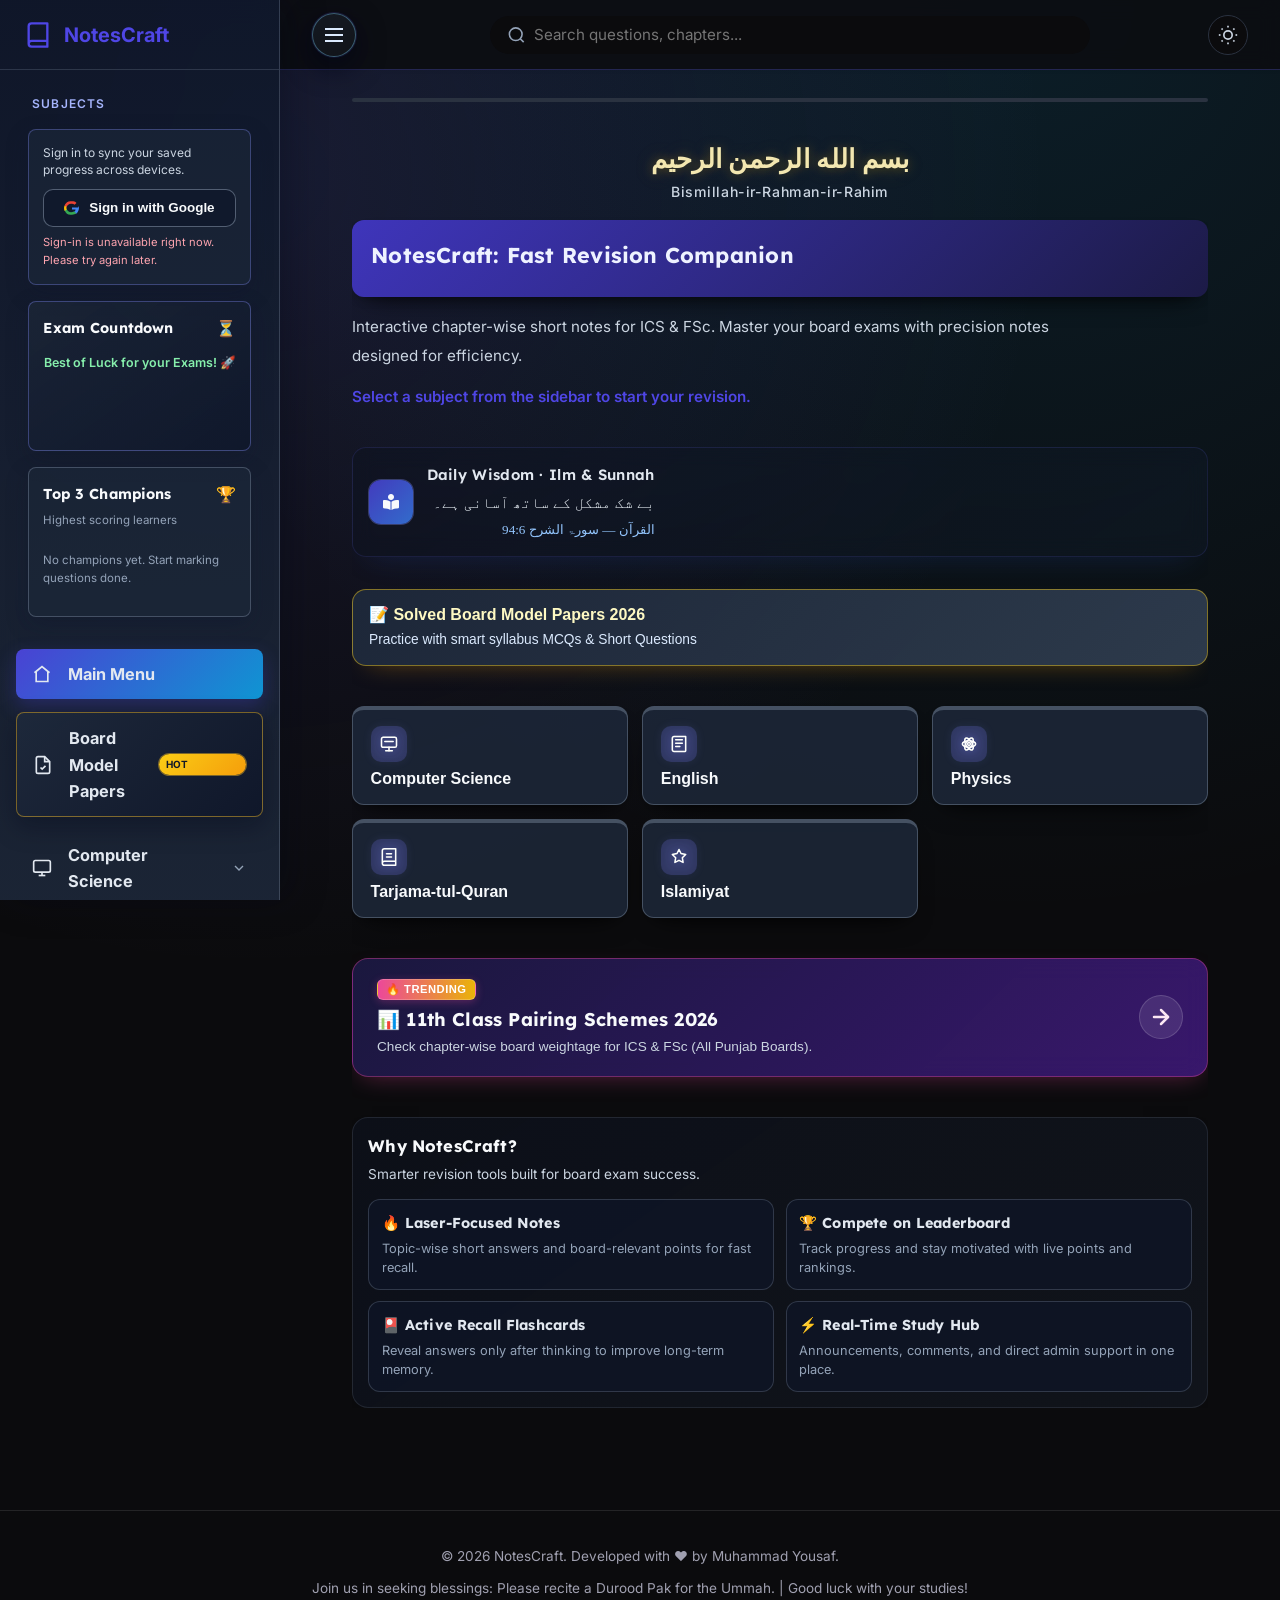
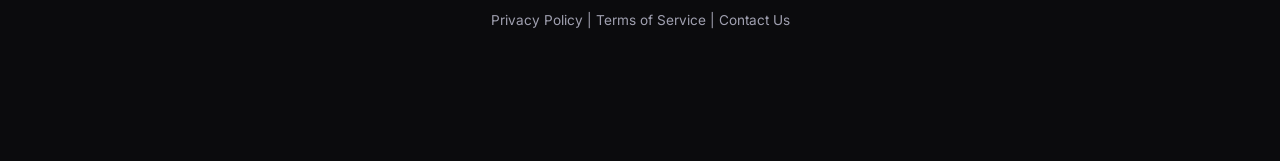
==== index.html @ b169b141 "faq schamee" ====
<!DOCTYPE html>
<html lang="en">
<head>
  <script>
    (function() {
      var redirect = sessionStorage.redirect;
      delete sessionStorage.redirect;
      if (redirect && redirect !== location.pathname + location.search + location.hash) {
        history.replaceState(null, null, redirect);
      }
    })();
  </script>
  <style>
    html, body { background-color: #0b0b0d !important; color: #ffffff; overflow-x: hidden; }
    .profile-setup-modal { position: fixed; inset: 0; z-index: 1200; display: flex; align-items: center; justify-content: center; padding: 1rem; }
    .profile-setup-modal.hidden { display: none !important; }
    .profile-setup-backdrop { position: absolute; inset: 0; background: rgba(2, 6, 23, 0.72); backdrop-filter: blur(4px); }
    .profile-setup-dialog { position: relative; width: min(420px, 100%); border-radius: 14px; border: 1px solid rgba(129, 140, 248, 0.45); background: linear-gradient(145deg, rgba(15, 23, 42, 0.96), rgba(30, 41, 59, 0.94)); box-shadow: 0 18px 44px rgba(2, 6, 23, 0.45); padding: 1rem; color: #e2e8f0; }
    .profile-setup-title { margin: 0; font-size: 1rem; color: #f8fafc; }
    .profile-setup-subtitle { margin: 0.45rem 0 0.8rem; font-size: 0.82rem; color: #94a3b8; line-height: 1.4; }
    .profile-setup-label { display: block; margin: 0 0 0.38rem; font-size: 0.74rem; color: #cbd5e1; }
    .profile-setup-input { width: 100%; border: 1px solid rgba(148, 163, 184, 0.5); background: rgba(15, 23, 42, 0.72); color: #f8fafc; border-radius: 10px; padding: 0.65rem 0.72rem; font-size: 0.9rem; outline: none; }
    .profile-setup-input:focus { border-color: rgba(129, 140, 248, 0.75); box-shadow: 0 0 0 3px rgba(79, 70, 229, 0.2); }
    .profile-setup-error { min-height: 1rem; margin: 0.45rem 0 0; font-size: 0.72rem; color: #fda4af; }
    .profile-setup-save-btn { margin-top: 0.5rem; width: 100%; border: 1px solid rgba(129, 140, 248, 0.62); background: linear-gradient(135deg, rgba(79, 70, 229, 0.95), rgba(14, 165, 233, 0.88)); color: #ffffff; border-radius: 10px; padding: 0.62rem 0.8rem; font-size: 0.84rem; font-weight: 700; cursor: pointer; }
    .profile-setup-save-btn:disabled { opacity: 0.72; cursor: wait; }
    .leaderboard-remove-btn { margin-left: 0.45rem; width: 26px; height: 26px; border-radius: 8px; border: 1px solid rgba(251, 113, 133, 0.5); background: rgba(127, 29, 29, 0.28); color: #fecdd3; display: inline-flex; align-items: center; justify-content: center; cursor: pointer; font-size: 0.74rem; line-height: 1; flex-shrink: 0; }
    .leaderboard-remove-btn:hover { background: rgba(225, 29, 72, 0.26); border-color: rgba(253, 164, 175, 0.74); color: #ffe4e6; }
  </style>
  <script>
    (function () {
      var theme = 'dark';
      try {
        var storedTheme = localStorage.getItem('notescraft_theme');
        if (storedTheme === 'light' || storedTheme === 'dark') {
          theme = storedTheme;
        }
      } catch (error) {
        theme = 'dark';
      }

      if (theme === 'dark') {
        document.documentElement.classList.add('dark-mode');
      }

      document.documentElement.style.backgroundColor = '#0b0b0d';
    })();
  </script>
    <meta charset="UTF-8">
    <meta name="viewport" content="width=device-width, initial-scale=1.0">
  <meta name="description" content="11th Class Notes PDF Punjab Board 2026. Master your ICS and FSc board exams with NotesCraft. Get interactive chapter-wise short questions, active recall flashcards, and solved model papers.">
    <title>11th Class Notes PDF Punjab Board 2026 - NotesCraft</title>
  <!-- Sitemap reference: add <link rel="sitemap" type="application/xml" title="Sitemap" href="/sitemap.xml"> after generating sitemap.xml -->
  <meta name="mobile-web-app-capable" content="yes">
  <meta name="apple-mobile-web-app-capable" content="yes">
  <meta name="google-site-verification" content="qbvB3X9vJ6pPZDRXFQGFl6vn7ba2-uv8J-O7Yxjx8NU" />
  <meta name="theme-color" content="#0b0b0d">
  <meta http-equiv="Cache-Control" content="no-cache, no-store, must-revalidate">
  <meta http-equiv="Pragma" content="no-cache">
  <meta http-equiv="Expires" content="0">
  <link rel="icon" href="/favicon.ico" type="image/x-icon">
  <link rel="apple-touch-icon" sizes="180x180" href="/apple-touch-icon.png">
  <link rel="icon" type="image/png" sizes="32x32" href="/favicon-32x32.png">
  <link rel="icon" type="image/png" sizes="16x16" href="/favicon-16x16.png">
  <link rel="manifest" href="/site.webmanifest">
  <link rel="manifest" href="/manifest.json">
  <link rel="preconnect" href="https://fonts.googleapis.com">
  <link rel="preconnect" href="https://fonts.gstatic.com" crossorigin>
  <link rel="preconnect" href="https://cdn.jsdelivr.net" crossorigin>
  <script>
    (function () {
      try {
        if (localStorage.getItem('notescraft_splash_seen') === '1') {
          document.documentElement.classList.add('returning-visitor');
        }
      } catch (error) {
        /* no-op */
      }
    })();
  </script>
  <script>
    window.MathJax = {
      tex: {
        inlineMath: [['$', '$'], ['\\(', '\\)']],
        displayMath: [['$$', '$$'], ['\\[', '\\]']]
      },
      svg: { fontCache: 'global' }
    };
  </script>
  <script src="https://polyfill.io/v3/polyfill.min.js?features=es6"></script>
  <script id="MathJax-script" async src="https://cdn.jsdelivr.net/npm/mathjax@3/es5/tex-mml-chtml.js"></script>
  <script src="https://cdnjs.cloudflare.com/ajax/libs/html2pdf.js/0.10.1/html2pdf.bundle.min.js" integrity="sha512-GsLlZN/3F2ErC5ifS5QtgpiJtWd43JWSuIgh7mbzZ8zBps+dvLusV+eNQATqgA/HdeKFVgA5v3S/cIrLF7QnIg==" crossorigin="anonymous" referrerpolicy="no-referrer"></script>
    <!-- Preload Critical Assets -->
    <link rel="preload" href="/style.css?v=1.0.31" as="style">
    <link rel="preload" href="https://fonts.googleapis.com/css2?family=Inter:wght@400;500;600;700&family=Lexend:wght@500;600;700&family=Poppins:wght@300;400;500;600;700&display=swap" as="style">
    <!-- Premium Tech Fonts -->
    <link href="https://fonts.googleapis.com/css2?family=Inter:wght@400;500;600;700&family=Lexend:wght@500;600;700&family=Poppins:wght@300;400;500;600;700&display=swap" rel="stylesheet">
    <link rel="stylesheet" href="https://cdnjs.cloudflare.com/ajax/libs/font-awesome/6.5.2/css/all.min.css" media="print" onload="this.media='all'">
    <noscript><link rel="stylesheet" href="https://cdnjs.cloudflare.com/ajax/libs/font-awesome/6.5.2/css/all.min.css"></noscript>
  <link rel="stylesheet" href="/style.css?v=1.0.31">
</head>
<body class="dark-mode" style="background-color: #0b0b0d; color: #ffffff;">

<div id="firstVisitSplash" class="first-visit-splash" aria-hidden="true">
  <div class="splash-content">
    <div class="splash-logo-wrap">
      <svg width="32" height="32" viewBox="0 0 24 24" fill="none" stroke="currentColor" stroke-width="2" stroke-linecap="round" stroke-linejoin="round" aria-hidden="true">
        <path d="M4 19.5v-15A2.5 2.5 0 0 1 6.5 2H20v20H6.5a2.5 2.5 0 0 1 0-5H20"></path>
      </svg>
      <h1 class="splash-title">NotesCraft</h1>
    </div>
    <p id="splashTypingText" class="splash-subtext">Welcome to NotesCraft — Your Board Exam Success Starts Here.</p>
    <p class="splash-credit">Developed by Muhammad Yousaf.</p>
  </div>
</div>

<div class="dashboard-container">

    <!-- ========================================== -->
    <!-- GLASSMORPHISM SIDEBAR (LEFT)               -->
    <!-- ========================================== -->
    <aside class="sidebar" id="sidebar">
        <div class="sidebar-header">
            <!-- Logo Area -->
            <div class="logo">
                <svg width="28" height="28" viewBox="0 0 24 24" fill="none" stroke="currentColor" stroke-width="2" stroke-linecap="round" stroke-linejoin="round">
                    <path d="M4 19.5v-15A2.5 2.5 0 0 1 6.5 2H20v20H6.5a2.5 2.5 0 0 1 0-5H20"/>
                </svg>
                <span>NotesCraft</span>
            </div>
            <!-- Mobile Close Button -->
            <button class="close-sidebar-btn" id="closeSidebar" aria-label="Close Sidebar">&times;</button>
        </div>

        <nav class="sidebar-nav">
            <p class="nav-title">SUBJECTS</p>

          <section class="auth-optin-card" aria-label="Account access">
            <p class="auth-incentive" id="login-incentive">Sign in to sync your saved progress across devices.</p>
            <button class="auth-google-btn" id="googleSignInBtn" type="button" aria-label="Sign in with Google">
              <svg width="16" height="16" viewBox="0 0 24 24" fill="none" aria-hidden="true">
                <path d="M21.35 11.1H12v2.98h5.36c-.23 1.52-1.14 2.8-2.43 3.66v2.43h3.93c2.3-2.11 3.63-5.22 3.63-8.92 0-.74-.07-1.45-.2-2.15Z" fill="#4285F4"></path>
                <path d="M12 22c2.7 0 4.97-.9 6.63-2.43l-3.93-2.43c-1.09.73-2.49 1.16-4.03 1.16-3.1 0-5.72-2.09-6.66-4.9H.94v2.5A9.99 9.99 0 0 0 12 22Z" fill="#34A853"></path>
                <path d="M4.01 13.4A6 6 0 0 1 3.64 12c0-.49.08-.97.22-1.4V8.1H.94A9.98 9.98 0 0 0 0 12c0 1.6.38 3.1 1.06 4.4l2.95-2.3Z" fill="#FBBC05"></path>
                <path d="M12 5.7c1.47 0 2.8.51 3.84 1.5l2.88-2.88C16.96 2.7 14.7 2 12 2A9.99 9.99 0 0 0 .94 8.1l2.93 2.5c.94-2.81 3.56-4.9 6.66-4.9Z" fill="#EA4335"></path>
              </svg>
              <span>Sign in with Google</span>
            </button>
            <div class="auth-user-state hidden" id="authUserState" aria-live="polite">
              <img id="authUserAvatar" class="auth-user-avatar" src="" alt="User avatar">
              <div class="auth-user-meta">
                <p class="auth-user-label">Signed in as</p>
                <p id="authUserName" class="auth-user-name">User</p>
              </div>
              <button class="auth-logout-btn" id="logoutBtn" type="button">Logout</button>
            </div>
            <p class="auth-status-text" id="authStatusText" aria-live="polite"></p>
          </section>

          <section class="exam-countdown-card" id="exam-countdown" aria-label="Exam Countdown Timer">
            <div class="exam-countdown-header">
              <h3 class="exam-countdown-title">Exam Countdown</h3>
              <span class="exam-countdown-icon" aria-hidden="true">⏳</span>
            </div>
            <div class="exam-countdown-grid" id="examCountdownGrid" aria-live="polite">
              <div class="exam-countdown-segment">
                <span class="exam-countdown-value" id="examDays">00</span>
                <span class="exam-countdown-label">d</span>
              </div>
              <div class="exam-countdown-segment">
                <span class="exam-countdown-value" id="examHours">00</span>
                <span class="exam-countdown-label">h</span>
              </div>
              <div class="exam-countdown-segment">
                <span class="exam-countdown-value" id="examMinutes">00</span>
                <span class="exam-countdown-label">m</span>
              </div>
              <div class="exam-countdown-segment">
                <span class="exam-countdown-value" id="examSeconds">00</span>
                <span class="exam-countdown-label">s</span>
              </div>
            </div>
            <p class="exam-countdown-message hidden" id="examCountdownMessage"></p>
          </section>

          <section class="leaderboard-card" aria-label="Top 3 Champions">
            <div class="leaderboard-card-header">
              <h3 class="leaderboard-card-title">Top 3 Champions</h3>
              <span class="leaderboard-card-icon" aria-hidden="true">🏆</span>
            </div>
            <p class="leaderboard-card-subtitle">Highest scoring learners</p>
            <ul id="leaderboardTopThree" class="leaderboard-list" aria-live="polite"></ul>
            <p id="leaderboardEmptyState" class="leaderboard-empty">No champions yet. Start marking questions done.</p>
          </section>

          <section id="adminAnnouncementPanel" class="admin-announcement-panel hidden" aria-label="Admin announcement controls">
            <p class="admin-announcement-title">Admin Broadcast</p>
            <textarea id="adminAnnouncementInput" class="admin-announcement-input" rows="2" maxlength="240" placeholder="Write global announcement..."></textarea>
            <div class="admin-announcement-actions">
              <button id="adminAnnouncementSaveBtn" class="admin-announcement-save" type="button">Update Announcement</button>
              <button id="adminAnnouncementDeleteBtn" class="admin-announcement-delete" type="button">Delete Announcement</button>
            </div>
            <p id="adminAnnouncementStatus" class="admin-announcement-status" aria-live="polite"></p>
          </section>

          <section class="sidebar-messaging-card" aria-label="Private messaging">
            <button id="messageAdminBtn" class="sidebar-message-btn hidden" type="button">💬 Message Admin</button>
            <button id="adminInboxBtn" class="sidebar-message-btn hidden" type="button">Inbox 📩</button>
          </section>

          <div class="nav-item sidebar-home-item">
            <a href="#" class="nav-link sidebar-home-link" id="sidebarHomeLink">
              <svg width="20" height="20" viewBox="0 0 24 24" fill="none" stroke="currentColor" stroke-width="2"><path d="M3 10.5 12 3l9 7.5"></path><path d="M5 9.5V21h14V9.5"></path></svg>
              <span>Main Menu</span>
            </a>
          </div>

          <div class="nav-item sidebar-modelpapers-item">
            <a href="#" class="nav-link sidebar-modelpapers-link" onclick="openModelPapers(); return false;">
              <svg width="20" height="20" viewBox="0 0 24 24" fill="none" stroke="currentColor" stroke-width="2"><path d="M14 2H6a2 2 0 0 0-2 2v16a2 2 0 0 0 2 2h12a2 2 0 0 0 2-2V8z"></path><path d="M14 2v6h6"></path><path d="m9 15 2 2 4-4"></path></svg>
              <span>Board Model Papers</span>
              <span class="sidebar-new-badge">HOT</span>
            </a>
          </div>

            <!-- Accordion Item: Computer Science -->
            <div class="nav-item has-dropdown">
              <a href="#" class="nav-link subject-link" data-subject="Computer Science">
                <svg width="20" height="20" viewBox="0 0 24 24" fill="none" stroke="currentColor" stroke-width="2"><rect x="2" y="3" width="20" height="14" rx="2" ry="2"></rect><line x1="8" y1="21" x2="16" y2="21"></line><line x1="12" y1="17" x2="12" y2="21"></line></svg>
                <span>Computer Science</span>
                <svg class="nav-chevron" width="16" height="16" viewBox="0 0 24 24" fill="none" stroke="currentColor" stroke-width="2"><polyline points="6 9 12 15 18 9"></polyline></svg>
              </a>
              <div class="dropdown-menu">
                <a href="#" class="dropdown-link">Chapter 1</a>
                <a href="#" class="dropdown-link">Chapter 2</a>
                <a href="#" class="dropdown-link">Chapter 3</a>
                <a href="#" class="dropdown-link">Chapter 4</a>
                <a href="#" class="dropdown-link">Chapter 5</a>
                <a href="#" class="dropdown-link">Chapter 6</a>
                <a href="#" class="dropdown-link">Chapter 7</a>
                <a href="#" class="dropdown-link">Chapter 8</a>
                <a href="#" class="dropdown-link">Chapter 9</a>
              </div>
            </div>

            <div class="nav-item has-dropdown">
              <a href="#" class="nav-link subject-link" data-subject="English">
                <svg width="20" height="20" viewBox="0 0 24 24" fill="none" stroke="currentColor" stroke-width="2"><path d="M4 19.5v-15A2.5 2.5 0 0 1 6.5 2H20v20H6.5a2.5 2.5 0 0 1 0-5H20"></path></svg>
                <span>English</span>
                <svg class="nav-chevron" width="16" height="16" viewBox="0 0 24 24" fill="none" stroke="currentColor" stroke-width="2"><polyline points="6 9 12 15 18 9"></polyline></svg>
              </a>
              <div class="dropdown-menu">
                <a href="#" class="dropdown-link">Chapter 1</a>
                <a href="#" class="dropdown-link">Chapter 2</a>
                <a href="#" class="dropdown-link">Chapter 3</a>
                <a href="#" class="dropdown-link">Chapter 5</a>
                <a href="#" class="dropdown-link">Chapter 6</a>
                <a href="#" class="dropdown-link">Chapter 8</a>
                <a href="#" class="dropdown-link">Chapter 10</a>
                <a href="#" class="dropdown-link">Chapter 11</a>
                <a href="#" class="dropdown-link">Chapter 13</a>
                <a href="#" class="dropdown-link">Chapter 14</a>
              </div>
            </div>

            <div class="nav-item has-dropdown">
              <a href="#" class="nav-link subject-link" data-subject="Physics">
                <svg width="20" height="20" viewBox="0 0 24 24" fill="none" stroke="currentColor" stroke-width="2"><circle cx="12" cy="12" r="10"></circle><path d="M12 2a14.5 14.5 0 0 0 0 20 14.5 14.5 0 0 0 0-20"></path><path d="M2 12h20"></path></svg>
                <span>Physics</span>
                <svg class="nav-chevron" width="16" height="16" viewBox="0 0 24 24" fill="none" stroke="currentColor" stroke-width="2"><polyline points="6 9 12 15 18 9"></polyline></svg>
              </a>
              <div class="dropdown-menu">
                <a href="#" class="dropdown-link">Chapter 1</a>
                <a href="#" class="dropdown-link">Chapter 2</a>
                <a href="#" class="dropdown-link">Chapter 3</a>
                <a href="#" class="dropdown-link">Chapter 4</a>
                <a href="#" class="dropdown-link">Chapter 5</a>
                <a href="#" class="dropdown-link">Chapter 6</a>
                <a href="#" class="dropdown-link">Chapter 7</a>
                <a href="#" class="dropdown-link">Chapter 8</a>
                <a href="#" class="dropdown-link">Chapter 9</a>
                <a href="#" class="dropdown-link">Chapter 10</a>
                <a href="#" class="dropdown-link">Chapter 11</a>
                <a href="#" class="dropdown-link">Chapter 12</a>
              </div>
            </div>

            <div class="nav-item has-dropdown">
              <a href="#" class="nav-link subject-link" data-subject="Islamiyat">
                <svg width="20" height="20" viewBox="0 0 24 24" fill="none" stroke="currentColor" stroke-width="2"><path d="M12 2v20"></path><path d="M17 5H9.5a3.5 3.5 0 0 0 0 7h5a3.5 3.5 0 0 1 0 7H6"></path></svg>
                <span>Islamiyat</span>
                <svg class="nav-chevron" width="16" height="16" viewBox="0 0 24 24" fill="none" stroke="currentColor" stroke-width="2"><polyline points="6 9 12 15 18 9"></polyline></svg>
              </a>
              <div class="dropdown-menu">
                <a href="#" class="dropdown-link">باب اول: قرآن مجید و حدیث نبوی ﷺ — (الف) علوم القرآن</a>
                <a href="#" class="dropdown-link">باب اول: قرآن مجید و حدیث نبوی ﷺ — (ب) علوم الحدیث</a>
                <a href="#" class="dropdown-link">باب دوم: ایمانیات و عبادات — (الف) توحید کے دلائل اور تقاضے</a>
                <a href="#" class="dropdown-link">باب دوم: ایمانیات و عبادات — (ب) رسالتِ محمدی ﷺ کی خصوصیات</a>
                <a href="#" class="dropdown-link">باب دوم: ایمانیات و عبادات — (ج) ملائکہ پر ایمان</a>
                <a href="#" class="dropdown-link">باب دوم: ایمانیات و عبادات — (د) کُتبِ سماویہ پر ایمان</a>
                <a href="#" class="dropdown-link">باب دوم: ایمانیات و عبادات — (ہ) آخرت پر ایمان</a>
                <a href="#" class="dropdown-link">باب دوم: ایمانیات و عبادات — (الف) فلسفۂ نماز</a>
                <a href="#" class="dropdown-link">باب دوم: ایمانیات و عبادات — (ب) فلسفۂ زکوٰۃ و صدقات</a>
                <a href="#" class="dropdown-link">باب دوم: ایمانیات و عبادات — (ج) فلسفۂ صوم</a>
                <a href="#" class="dropdown-link">باب دوم: ایمانیات و عبادات — (د) فلسفۂ حج و قربانی</a>
                <a href="#" class="dropdown-link">باب سوم: سیرتِ طیبہ ﷺ</a>
                <a href="#" class="dropdown-link">باب چہارم: اسلامی اخلاق و آداب</a>
                <a href="#" class="dropdown-link">باب پنجم: اسلامی تہذیب و ثقافت</a>
                <a href="#" class="dropdown-link">باب ششم: اسلام اور سماجی نظام</a>
                <a href="#" class="dropdown-link">باب ہفتم: اسلامی ریاست و ذمہ داریاں</a>
              </div>
            </div>

            <div class="nav-item has-dropdown">
              <a href="#" class="nav-link subject-link" data-subject="Tarjama-tul-Quran">
                <svg width="20" height="20" viewBox="0 0 24 24" fill="none" stroke="currentColor" stroke-width="2"><path d="M22 19a2 2 0 0 1-2 2H4a2 2 0 0 1-2-2V5a2 2 0 0 1 2-2h5l2 3h9a2 2 0 0 1 2 2z"></path></svg>
                <span>Tarjama-tul-Quran</span>
                <svg class="nav-chevron" width="16" height="16" viewBox="0 0 24 24" fill="none" stroke="currentColor" stroke-width="2"><polyline points="6 9 12 15 18 9"></polyline></svg>
              </a>
              <div class="dropdown-menu">
                <a href="#" class="dropdown-link">Chapter 1</a>
                <a href="#" class="dropdown-link">Chapter 2</a>
                <a href="#" class="dropdown-link">Chapter 3</a>
                <a href="#" class="dropdown-link">Chapter 4</a>
                <a href="#" class="dropdown-link">Chapter 5</a>
              </div>
            </div>
        </nav>
    </aside>

    <!-- ========================================== -->
    <!-- MAIN CONTENT AREA (RIGHT)                  -->
    <!-- ========================================== -->
    <div class="main-wrapper">

        <!-- Top Navbar -->
        <header class="topbar">
            <!-- Mobile Hamburger Menu Toggle -->
            <button class="menu-toggle-btn" id="openSidebar" aria-label="Open Sidebar">
                <svg width="24" height="24" viewBox="0 0 24 24" fill="none" stroke="currentColor" stroke-width="2"><line x1="3" y1="12" x2="21" y2="12"></line><line x1="3" y1="6" x2="21" y2="6"></line><line x1="3" y1="18" x2="21" y2="18"></line></svg>
            </button>

            <!-- Modern Search Bar -->
            <div class="search-container">
                <svg class="search-icon" width="20" height="20" viewBox="0 0 24 24" fill="none" stroke="currentColor" stroke-width="2"><circle cx="11" cy="11" r="8"></circle><line x1="21" y1="21" x2="16.65" y2="16.65"></line></svg>
                <input type="search" id="searchInput" placeholder="Search questions, chapters..." class="search-input">
            </div>

            <!-- Theme Toggle -->
            <div class="theme-toggle">
                <button class="theme-btn" id="themeToggleBtn" aria-label="Toggle Dark/Light Mode">
                    <svg width="20" height="20" viewBox="0 0 24 24" fill="none" stroke="currentColor" stroke-width="2"><path d="M21 12.79A9 9 0 1 1 11.21 3 7 7 0 0 0 21 12.79z"></path></svg>
                </button>
            </div>
        </header>

        <!-- Main Content Feed -->
        <main class="content-area">

            <!-- Scroll Progress Bar -->
            <div class="progress-container">
                <div class="progress-bar" id="progressBar"></div>
            </div>

            <button id="persistentBackBtn" class="persistent-back-btn hidden" type="button" aria-label="Back" title="Back">
              <svg width="20" height="20" viewBox="0 0 24 24" fill="none" stroke="currentColor" stroke-width="2.2" stroke-linecap="round" stroke-linejoin="round" aria-hidden="true">
                <line x1="19" y1="12" x2="5" y2="12"></line>
                <polyline points="12 19 5 12 12 5"></polyline>
              </svg>
            </button>

            <!-- Pairing Schemes View -->
            <section id="pairing-schemes-view" class="pairing-schemes-view hidden">
              <div class="pairing-header">
                <button id="pairingBackBtn" class="pairing-back-btn" type="button">
                  <svg width="18" height="18" viewBox="0 0 24 24" fill="none" stroke="currentColor" stroke-width="2" stroke-linecap="round" stroke-linejoin="round"><line x1="19" y1="12" x2="5" y2="12"></line><polyline points="12 19 5 12 12 5"></polyline></svg>
                  Back to Dashboard
                </button>
                <h2 class="pairing-title">📊 11th Class Pairing Schemes 2026</h2>
                <p class="pairing-subtitle">Official weightage & paper pattern for all Punjab Boards.</p>
              </div>

              <!-- Subject Selection Grid -->
              <div class="pairing-subject-grid" id="pairingSubjectGrid">
                <button class="pairing-subject-card" data-subject="Mathematics" type="button">Mathematics</button>
                <button class="pairing-subject-card" data-subject="Computer Science" type="button">Computer Science</button>
                <button class="pairing-subject-card" data-subject="Physics" type="button">Physics</button>
                <button class="pairing-subject-card" data-subject="Urdu" type="button">Urdu</button>
                <button class="pairing-subject-card" data-subject="English" type="button">English</button>
                <button class="pairing-subject-card" data-subject="Islamiyat" type="button">Islamiyat</button>
              </div>

              <div class="pairing-content" id="pairingSchemeContent">
                <!-- Data will be dynamically rendered here -->
              </div>
            </section>

            <!-- Subject Dashboard (Default Home View) -->
            <section id="subjectDashboardView" class="subject-dashboard-view">
              <div id="globalAnnouncementBanner" class="global-announcement-banner hidden" aria-live="polite">
                <span class="global-announcement-label">📣 Announcement</span>
                <p id="globalAnnouncementText" class="global-announcement-text"></p>
              </div>
              <div class="bismillah-banner" aria-label="Bismillah-ir-Rahman-ir-Rahim">
                <p class="bismillah-arabic" dir="rtl" lang="ar">بسم الله الرحمن الرحيم</p>
                <p class="bismillah-translit">Bismillah-ir-Rahman-ir-Rahim</p>
              </div>
              <div class="subject-hero-banner">
                <h2 id="welcomeMainHeading">NotesCraft: Fast Revision Companion</h2>
              </div>
              <div class="subject-dashboard-header welcome-copy">
                <p id="welcomeIntroText">Interactive chapter-wise short notes for ICS &amp; FSc. Master your board exams with precision notes designed for efficiency.</p>
                <p id="welcomeCtaText" class="welcome-cta">Select a subject from the sidebar to start your revision.</p>
              </div>
              <section class="daily-wisdom" aria-live="polite">
                <div class="daily-wisdom-icon" aria-hidden="true">
                  <i class="fa-solid fa-book-open-reader"></i>
                </div>
                <div class="daily-wisdom-content">
                  <h2>Daily Wisdom · Ilm &amp; Sunnah</h2>
                  <p id="dailyWisdomQuote" lang="ur" dir="rtl">اے میرے رب! میرے علم میں اضافہ فرما۔</p>
                  <p id="dailyWisdomSource" lang="ur" dir="rtl">القرآن — سورۃ طٰہٰ 20:114</p>
                </div>
              </section>

              <button class="model-papers-cta" type="button" onclick="openModelPapers()" aria-label="Open Board Model Papers">
                <span class="model-papers-cta-title">📝 Solved Board Model Papers 2026</span>
                <span class="model-papers-cta-subtitle">Practice with smart syllabus MCQs &amp; Short Questions</span>
              </button>

              <div class="subject-grid" id="subjectGrid">
                <button class="subject-card subject-card-computer" data-subject="Computer Science" type="button">
                  <span class="subject-icon" aria-hidden="true">
                    <svg width="22" height="22" viewBox="0 0 24 24" fill="none" stroke="currentColor" stroke-width="1.8" stroke-linecap="round" stroke-linejoin="round"><rect x="3" y="4" width="18" height="12" rx="2"></rect><path d="M8 20h8"></path><path d="M12 16v4"></path><path d="M7 9h10"></path></svg>
                  </span>
                  <span class="subject-name">Computer Science</span>
                </button>
                <button class="subject-card subject-card-english" data-subject="English" type="button">
                  <span class="subject-icon" aria-hidden="true">
                    <svg width="22" height="22" viewBox="0 0 24 24" fill="none" stroke="currentColor" stroke-width="1.8" stroke-linecap="round" stroke-linejoin="round"><path d="M4 5a2 2 0 0 1 2-2h14v17a1 1 0 0 1-1 1H6a2 2 0 0 1-2-2V5z"></path><path d="M8 7h8"></path><path d="M8 11h8"></path><path d="M8 15h5"></path></svg>
                  </span>
                  <span class="subject-name">English</span>
                </button>
                <button class="subject-card subject-card-physics" data-subject="Physics" type="button">
                  <span class="subject-icon" aria-hidden="true">
                    <svg width="22" height="22" viewBox="0 0 24 24" fill="none" stroke="currentColor" stroke-width="1.8" stroke-linecap="round" stroke-linejoin="round"><circle cx="12" cy="12" r="1.7"></circle><ellipse cx="12" cy="12" rx="8" ry="3.8"></ellipse><ellipse cx="12" cy="12" rx="3.8" ry="8" transform="rotate(30 12 12)"></ellipse><ellipse cx="12" cy="12" rx="3.8" ry="8" transform="rotate(-30 12 12)"></ellipse></svg>
                  </span>
                  <span class="subject-name">Physics</span>
                </button>
                <button class="subject-card subject-card-urdu" data-subject="Tarjama-tul-Quran" type="button">
                  <span class="subject-icon" aria-hidden="true">
                    <svg width="22" height="22" viewBox="0 0 24 24" fill="none" stroke="currentColor" stroke-width="1.8" stroke-linecap="round" stroke-linejoin="round"><path d="M4 19.5v-15A2.5 2.5 0 0 1 6.5 2H20v20H6.5a2.5 2.5 0 0 1 0-5H20"></path><path d="M9 8h6"></path><path d="M9 12h6"></path></svg>
                  </span>
                  <span class="subject-name">Tarjama-tul-Quran</span>
                </button>
                <button class="subject-card subject-card-islamiyat" data-subject="Islamiyat" type="button">
                  <span class="subject-icon" aria-hidden="true">
                    <svg width="22" height="22" viewBox="0 0 24 24" fill="none" stroke="currentColor" stroke-width="1.8" stroke-linecap="round" stroke-linejoin="round"><path d="M12 3l2.4 4.8L20 9l-4 3.9.9 5.6L12 16l-4.9 2.5.9-5.6L4 9l5.6-1.2L12 3z"></path></svg>
                  </span>
                  <span class="subject-name">Islamiyat</span>
                </button>
              </div>

              <!-- VIP Pairing Scheme Banner -->
              <button id="openPairingSchemeView" class="vip-pairing-banner" type="button" aria-label="Open Pairing Schemes 2026">
                <div class="vip-pairing-content">
                  <div class="vip-badge-wrapper"><span class="vip-badge">🔥 Trending</span></div>
                  <h2 class="vip-title">📊 11th Class Pairing Schemes 2026</h2>
                  <p class="vip-subtitle">Check chapter-wise board weightage for ICS &amp; FSc (All Punjab Boards).</p>
                </div>
                <div class="vip-icon-wrapper" aria-hidden="true">
                  <svg width="24" height="24" viewBox="0 0 24 24" fill="none" stroke="currentColor" stroke-width="2.5" stroke-linecap="round" stroke-linejoin="round"><path d="M5 12h14"/><path d="M12 5l7 7-7 7"/></svg>
                </div>
              </button>

              <section class="why-features-section" aria-label="Why NotesCraft?">
                <div class="why-features-header">
                  <h2>Why NotesCraft?</h2>
                  <p>Smarter revision tools built for board exam success.</p>
                </div>
                <div class="why-features-grid">
                  <article class="why-feature-card">
                    <h3>🔥 Laser-Focused Notes</h3>
                    <p>Topic-wise short answers and board-relevant points for fast recall.</p>
                  </article>
                  <article class="why-feature-card">
                    <h3>🏆 Compete on Leaderboard</h3>
                    <p>Track progress and stay motivated with live points and rankings.</p>
                  </article>
                  <article class="why-feature-card">
                    <h3>🎴 Active Recall Flashcards</h3>
                    <p>Reveal answers only after thinking to improve long-term memory.</p>
                  </article>
                  <article class="why-feature-card">
                    <h3>⚡ Real-Time Study Hub</h3>
                    <p>Announcements, comments, and direct admin support in one place.</p>
                  </article>
                </div>
              </section>
            </section>

            <!-- Chapter Selection View -->
            <section id="chapterSelectionView" class="chapter-selection-view hidden">
              <div class="chapter-selection-header">
                <h2 id="chapterSelectionTitle">Choose a Chapter</h2>
              </div>
              <div id="chapterList" class="chapter-grid"></div>
            </section>

            <!-- Chapter Header Banner -->
            <div class="chapter-header-banner hidden">
                <div class="banner-content">
                    <span class="badge">Computer Science</span>
                    <h2>Chapter 9: Entrepreneurship in Digital Age</h2>
                    <p>PHASE 1: MOST IMPORTANT & HIGHLY REPEATED BOARD-LEVEL SQs</p>
                </div>
                <button id="downloadPdfBtn" class="download-pdf-btn" aria-label="Download PDF" title="Download chapter as PDF">
                    <svg width="20" height="20" viewBox="0 0 24 24" fill="none" stroke="currentColor" stroke-width="2" stroke-linecap="round" stroke-linejoin="round">
                        <path d="M21 15v4a2 2 0 0 1-2 2H5a2 2 0 0 1-2-2v-4"></path>
                        <polyline points="7 10 12 15 17 10"></polyline>
                        <line x1="12" y1="15" x2="12" y2="3"></line>
                    </svg>
                    Download PDF
                </button>
            </div>

            <!-- Tab Navigation System -->
            <div class="tab-navigation hidden">
              <button class="tab-btn active" data-target="tab-most-important">
                    <span class="tab-icon">🔥</span> Most Important
                </button>
              <button class="tab-btn" data-target="tab-important">
                    <span class="tab-icon">⭐</span> Important
                </button>
              <button class="tab-btn" data-target="tab-conceptual">
                    <span class="tab-icon">🧠</span> Conceptual / Gems
                </button>
                <button class="tab-btn" data-target="tab-bookmarked">
                  <span class="tab-icon">🔖</span> Saved
                </button>
            </div>

            <!-- Content Unavailable Message -->
            <div id="content-unavailable" class="content-unavailable hidden" style="text-align: center; padding: 3rem; color: var(--text-muted); font-size: 1.2rem; font-weight: 500;">
                <svg width="48" height="48" viewBox="0 0 24 24" fill="none" stroke="currentColor" stroke-width="1.5" style="margin-bottom: 1rem;"><circle cx="12" cy="12" r="10"></circle><line x1="12" y1="8" x2="12" y2="12"></line><line x1="12" y1="16" x2="12.01" y2="16"></line></svg>
              <p>Content Coming Soon</p>
            </div>

            <!-- Questions Feed Container -->
            <div class="questions-feed hidden" id="questions-feed">
              <div class="tab-pane" id="tab-bookmarked"></div>
                <div class="tab-pane active" id="tab-most-important">
                
                <!-- Premium Question Card 1 -->
                <article class="question-card">
<div class="q-header">
<span class="q-label">Q:</span>
<h3 class="question-title">What is Design Thinking?</h3>
<button class="copy-btn" aria-label="Copy Question">
<svg width="16" height="16" viewBox="0 0 24 24" fill="none" stroke="currentColor" stroke-width="2"><rect x="9" y="9" width="13" height="13" rx="2" ry="2"></rect><path d="M5 15H4a2 2 0 0 1-2-2V4a2 2 0 0 1 2-2h9a2 2 0 0 1 2 2v1"></path></svg>
</button>
</div>

<div class="a-body">
<span class="a-label">Ans:</span>
<p class="answer-text">
Design Thinking is a <strong>method</strong> that helps look at problems from <strong>different angles</strong> to deeply understand the issue instead of just jumping to solutions.
</p>
</div>

<div class="card-footer">
<span class="extra-badge">Key Steps</span>
<p class="extra-text">Empathize, Define, Ideate, Prototype, and Test.</p>
</div>
</article>


<article class="question-card">
<div class="q-header">
<span class="q-label">Q:</span>
<h3 class="question-title">What are the five key steps of Design Thinking?</h3>
<button class="copy-btn" aria-label="Copy Question">
<svg width="16" height="16" viewBox="0 0 24 24" fill="none" stroke="currentColor" stroke-width="2"><rect x="9" y="9" width="13" height="13" rx="2" ry="2"></rect><path d="M5 15H4a2 2 0 0 1-2-2V4a2 2 0 0 1 2-2h9a2 2 0 0 1 2 2v1"></path></svg>
</button>
</div>

<div class="a-body">
<span class="a-label">Ans:</span>
<p class="answer-text">
The five key steps are <strong>Empathize, Define, Ideate, Prototype, and Test</strong>.
</p>
</div>

<div class="card-footer">
<span class="extra-badge">Process Flow</span>
<p class="extra-text">These steps ensure businesses create products that users actually want by testing ideas and focusing on the user experience.</p>
</div>
</article>


<article class="question-card">
<div class="q-header">
<span class="q-label">Q:</span>
<h3 class="question-title">Define Empathize in Design Thinking.</h3>
<button class="copy-btn" aria-label="Copy Question">
<svg width="16" height="16" viewBox="0 0 24 24" fill="none" stroke="currentColor" stroke-width="2"><rect x="9" y="9" width="13" height="13" rx="2" ry="2"></rect><path d="M5 15H4a2 2 0 0 1-2-2V4a2 2 0 0 1 2-2h9a2 2 0 0 1 2 2v1"></path></svg>
</button>
</div>

<div class="a-body">
<span class="a-label">Ans:</span>
<p class="answer-text">
Empathize means putting yourself in someone else's shoes to understand their <strong>feelings, needs, and challenges</strong>.
</p>
</div>

<div class="card-footer">
<span class="extra-badge">Purpose</span>
<p class="extra-text">It is the first step used to gather information before defining the problem.</p>
</div>
</article>


<article class="question-card">
<div class="q-header">
<span class="q-label">Q:</span>
<h3 class="question-title">What is a Prototype?</h3>
</div>

<div class="a-body">
<span class="a-label">Ans:</span>
<p class="answer-text">
A prototype is a <strong>simple version of an idea</strong> created quickly to show how a product might look or work.
</p>
</div>

<div class="card-footer">
<span class="extra-badge">Example</span>
<p class="extra-text">Creating a basic model of a school bag using cardboard before final production.</p>
</div>
</article>


<article class="question-card">
<div class="q-header">
<span class="q-label">Q:</span>
<h3 class="question-title">Define a Business Plan.</h3>
</div>

<div class="a-body">
<span class="a-label">Ans:</span>
<p class="answer-text">
A business plan is a document that explains a <strong>business idea</strong>, how it will succeed, and the steps required to achieve its goals.
</p>
</div>

<div class="card-footer">
<span class="extra-badge">Purpose</span>
<p class="extra-text">It acts like a roadmap for starting and managing a business.</p>
</div>
</article>


<article class="question-card">
<div class="q-header">
<span class="q-label">Q:</span>
<h3 class="question-title">What is an Executive Summary?</h3>
</div>

<div class="a-body">
<span class="a-label">Ans:</span>
<p class="answer-text">
An Executive Summary is a <strong>short overview</strong> of a business plan describing the idea, goals, and strategy.
</p>
</div>

<div class="card-footer">
<span class="extra-badge">Key Point</span>
<p class="extra-text">It summarizes the most important points of the entire business plan.</p>
</div>
</article>


<article class="question-card">
<div class="q-header">
<span class="q-label">Q:</span>
<h3 class="question-title">What is Market Analysis?</h3>
</div>

<div class="a-body">
<span class="a-label">Ans:</span>
<p class="answer-text">
Market Analysis studies the <strong>target customers, competitors, and market conditions</strong> to understand the business environment.
</p>
</div>

<div class="card-footer">
<span class="extra-badge">Example</span>
<p class="extra-text">Researching the number of pet owners in an area before starting a pet service.</p>
</div>
</article>


<article class="question-card">
<div class="q-header">
<span class="q-label">Q:</span>
<h3 class="question-title">What is Market Research?</h3>
</div>

<div class="a-body">
<span class="a-label">Ans:</span>
<p class="answer-text">
Market research is the process of collecting information about <strong>customer needs, preferences, and behavior</strong>.
</p>
</div>

<div class="card-footer">
<span class="extra-badge">Key Categories</span>
<p class="extra-text">Qualitative research and Quantitative research.</p>
</div>
</article>


<article class="question-card">
<div class="q-header">
<span class="q-label">Q:</span>
<h3 class="question-title">Differentiate between Qualitative and Quantitative Research.</h3>
</div>

<div class="a-body">
<span class="a-label">Ans:</span>
<p class="answer-text">
<strong>Qualitative research</strong> uses non-numerical data like interviews to understand opinions, while <strong>Quantitative research</strong> uses numerical data such as surveys to identify trends.
</p>
</div>

<div class="card-footer">
<span class="extra-badge">Key Difference</span>
<p class="extra-text">Qualitative explains "why", while quantitative measures patterns statistically.</p>
</div>
</article>


<article class="question-card">
<div class="q-header">
<span class="q-label">Q:</span>
<h3 class="question-title">What is Market Segmentation?</h3>
</div>

<div class="a-body">
<span class="a-label">Ans:</span>
<p class="answer-text">
Market segmentation divides a large market into <strong>smaller specific groups</strong> based on factors like age, income, or buying habits.
</p>
</div>

<div class="card-footer">
<span class="extra-badge">Benefit</span>
<p class="extra-text">Businesses can target each group more effectively.</p>
</div>
</article>
<!-- Competitor Analysis -->
<article class="question-card">
  <div class="q-header">
    <span class="q-label">Q:</span>
  <h3 class="question-title">Define Competitor Analysis.</h3>
  </div>
  <div class="a-body">
    <span class="a-label">Ans:</span>
    <p class="answer-text">
      Competitor analysis involves studying your competitors' <strong>strengths, weaknesses, pricing strategies, and customer feedback</strong>.
    </p>
  </div>
  <div class="card-footer">
    <span class="extra-badge">Strategic Advantage</span>
    <p class="extra-text">It helps identify opportunities to <strong>differentiate</strong> your business in the market.</p>
  </div>
</article>

<!-- Predictive Analysis -->
<article class="question-card">
  <div class="q-header">
    <span class="q-label">Q:</span>
    <h3 class="question-title">What is Predictive Analysis?</h3>
  </div>
  <div class="a-body">
    <span class="a-label">Ans:</span>
    <p class="answer-text">
      Predictive analysis uses <strong>historical data</strong> to forecast future trends and outcomes.
    </p>
  </div>
  <div class="card-footer">
    <span class="extra-badge">Example</span>
    <p class="extra-text">If past sales show rising demand, you can predict the trend and adjust production accordingly.</p>
  </div>
</article>

<!-- Business Pitch -->
<article class="question-card">
  <div class="q-header">
    <span class="q-label">Q:</span>
    <h3 class="question-title">What is a Business Pitch?</h3>
  </div>
  <div class="a-body">
    <span class="a-label">Ans:</span>
    <p class="answer-text">
      A business pitch is a short presentation where you clearly explain your <strong>business idea</strong>.
    </p>
  </div>
  <div class="card-footer">
    <span class="extra-badge">Importance</span>
    <p class="extra-text">It is crucial for getting support and investment to turn an idea into reality.</p>
  </div>
</article>

<!-- Five steps to pitching -->
<article class="question-card">
  <div class="q-header">
    <span class="q-label">Q:</span>
    <h3 class="question-title">What are the five key steps to pitching your idea?</h3>
  </div>
  <div class="a-body">
    <span class="a-label">Ans:</span>
    <p class="answer-text">
      1) Start with the Problem, 2) Introduce Your Solution, 3) Explain Why It's Unique, 4) Know Your Audience, 5) Be Prepared to Answer Questions.
    </p>
  </div>
  <div class="card-footer">
    <span class="extra-badge">Key Point</span>
    <p class="extra-text">Tailor the pitch: investors care about returns, customers care about benefits.</p>
  </div>
</article>

<!-- Marketing Plan -->
<article class="question-card">
  <div class="q-header">
    <span class="q-label">Q:</span>
    <h3 class="question-title">What is a Marketing Plan?</h3>
  </div>
  <div class="a-body">
    <span class="a-label">Ans:</span>
    <p class="answer-text">
      A marketing plan details the strategies for reaching your <strong>target market</strong>.
    </p>
  </div>
  <div class="card-footer">
    <span class="extra-badge">Components</span>
    <p class="extra-text">Includes promotional channels like social media, TV, and word-of-mouth.</p>
  </div>
</article>

<!-- Communication -->
<article class="question-card">
  <div class="q-header">
    <span class="q-label">Q:</span>
    <h3 class="question-title">Define Communication in everyday and business life.</h3>
  </div>
  <div class="a-body">
    <span class="a-label">Ans:</span>
    <p class="answer-text">
      Communication is the process of exchanging <strong>information, ideas, or feelings</strong> with others.
    </p>
  </div>
  <div class="card-footer">
    <span class="extra-badge">Types</span>
    <p class="extra-text">Verbal (speaking/writing) and non-verbal (gestures, facial expressions).</p>
  </div>
</article>

<!-- Storytelling -->
<article class="question-card">
  <div class="q-header">
    <span class="q-label">Q:</span>
    <h3 class="question-title">What is Storytelling in a business context?</h3>
  </div>
  <div class="a-body">
    <span class="a-label">Ans:</span>
    <p class="answer-text">
      Storytelling uses words, images, and emotions to create a narrative that <strong>engages the audience</strong>.
    </p>
  </div>
  <div class="card-footer">
    <span class="extra-badge">Impact</span>
    <p class="extra-text">A strong story captures attention and helps the audience remember the message.</p>
  </div>
</article>

<!-- Collaboration -->
<article class="question-card">
  <div class="q-header">
    <span class="q-label">Q:</span>
    <h3 class="question-title">Define Collaboration.</h3>
  </div>
  <div class="a-body">
    <span class="a-label">Ans:</span>
    <p class="answer-text">
      Collaboration is when two or more people work together to achieve a <strong>common goal</strong>.
    </p>
  </div>
  <div class="card-footer">
    <span class="extra-badge">Process</span>
    <p class="extra-text">It involves sharing ideas, resources, and efforts to solve problems or create something new.</p>
  </div>
</article>

<!-- Iteration -->
<article class="question-card">
  <div class="q-header">
    <span class="q-label">Q:</span>
    <h3 class="question-title">What is Iteration?</h3>
  </div>
  <div class="a-body">
    <span class="a-label">Ans:</span>
    <p class="answer-text">
      Iteration means <strong>repeating a process</strong> while making improvements each time to reach a better result.
    </p>
  </div>
  <div class="card-footer">
    <span class="extra-badge">Mechanism</span>
    <p class="extra-text">Changes are made based on continuous feedback until the final outcome is achieved.</p>
  </div>
</article>

<!-- Why Collaboration & Iteration matter -->
<article class="question-card">
  <div class="q-header">
    <span class="q-label">Q:</span>
    <h3 class="question-title">Why are Collaboration and Iteration important?</h3>
  </div>
  <div class="a-body">
    <span class="a-label">Ans:</span>
    <p class="answer-text">
      Collaboration pools knowledge to solve complex problems, while iteration refines work step-by-step to improve results.
    </p>
  </div>
  <div class="card-footer">
    <span class="extra-badge">Real-World Example</span>
    <p class="extra-text">Community members planning a clean-up adjust their plan (iteration) and keep working together (collaboration).</p>
  </div>
</article>

<!-- Innovation vs Creativity -->
<article class="question-card">
  <div class="q-header">
    <span class="q-label">Q:</span>
    <h3 class="question-title">Differentiate between Innovation and Creativity.</h3>
  </div>
  <div class="a-body">
    <span class="a-label">Ans:</span>
    <p class="answer-text">
      <strong>Creativity</strong> is the ability to imagine new ideas; <strong>Innovation</strong> is applying those ideas to create useful products or improvements.
    </p>
  </div>
  <div class="card-footer">
    <span class="extra-badge">Key Difference</span>
    <p class="extra-text">Creativity generates ideas; innovation turns ideas into real change.</p>
  </div>
</article>

<!-- Fostering Innovation & Creativity -->
<article class="question-card">
  <div class="q-header">
    <span class="q-label">Q:</span>
    <h3 class="question-title">How can one foster Innovation and Creativity?</h3>
  </div>
  <div class="a-body">
    <span class="a-label">Ans:</span>
    <p class="answer-text">
      Foster them by being curious, taking risks, thinking outside the box, and collaborating with others.
    </p>
  </div>
  <div class="card-footer">
    <span class="extra-badge">Key Point</span>
    <p class="extra-text">Many innovations come from learning through early failure and iterating quickly.</p>
  </div>
</article>

<!-- Focus Group -->
<article class="question-card">
  <div class="q-header">
    <span class="q-label">Q:</span>
    <h3 class="question-title">What is a Focus Group?</h3>
  </div>
  <div class="a-body">
    <span class="a-label">Ans:</span>
    <p class="answer-text">
      A focus group is a small, diverse set of people brought together to discuss a product or idea for in-depth <strong>qualitative feedback</strong>.
    </p>
  </div>
  <div class="card-footer">
    <span class="extra-badge">Objective</span>
    <p class="extra-text">To obtain detailed opinions, likes, and dislikes from real users.</p>
  </div>
</article>

<!-- Collaborative Tools -->
<article class="question-card">
  <div class="q-header">
    <span class="q-label">Q:</span>
    <h3 class="question-title">What role do collaborative tools play in teamwork?</h3>
  </div>
  <div class="a-body">
    <span class="a-label">Ans:</span>
    <p class="answer-text">
      Collaborative tools let multiple people work on tasks or documents simultaneously, enabling <strong>real-time feedback and coordination</strong>.
    </p>
  </div>
  <div class="card-footer">
    <span class="extra-badge">Examples</span>
    <p class="extra-text">Google Drive, Dropbox Paper, and similar platforms.</p>
  </div>
</article>

<!-- Market Insights -->
<article class="question-card">
  <div class="q-header">
    <span class="q-label">Q:</span>
    <h3 class="question-title">What is the purpose of collecting market insights?</h3>
  </div>
  <div class="a-body">
    <span class="a-label">Ans:</span>
    <p class="answer-text">
      Collecting market insights gathers information about customers and competitors to make <strong>informed business decisions</strong>.
    </p>
  </div>
  <div class="card-footer">
    <span class="extra-badge">Key Advantage</span>
    <p class="extra-text">Helps understand trends and turn raw data into useful strategies.</p>
  </div>
</article>
                    </div>
                </article>
                </div>

                <div class="tab-pane" id="tab-important">
<article class="question-card">
<div class="q-header">
<span class="q-label">Q:</span>
<h3 class="question-title">What is the primary goal of entrepreneurship?</h3>
</div>

<div class="a-body">
<span class="a-label">Ans:</span>
<p class="answer-text">
The primary goal of entrepreneurship is to <strong>solve problems and create value for customers</strong>.
</p>
</div>

<div class="card-footer">
<span class="extra-badge">Key Focus</span>
<p class="extra-text">It emphasizes a human-centered approach to developing effective business solutions.</p>
</div>
</article>


<article class="question-card">
<div class="q-header">
<span class="q-label">Q:</span>
<h3 class="question-title">How do you define the "Define" step in Design Thinking?</h3>
</div>

<div class="a-body">
<span class="a-label">Ans:</span>
<p class="answer-text">
It is the stage where you clearly <strong>define the problem</strong> after gathering initial information.
</p>
</div>

<div class="card-footer">
<span class="extra-badge">Example</span>
<p class="extra-text">Students need a lightweight, durable, and spacious school bag.</p>
</div>
</article>


<article class="question-card">
<div class="q-header">
<span class="q-label">Q:</span>
<h3 class="question-title">What does "Ideate" mean in the Design Thinking process?</h3>
</div>

<div class="a-body">
<span class="a-label">Ans:</span>
<p class="answer-text">
Ideate is the phase where you <strong>brainstorm ideas</strong> and think of many possible solutions without worrying if they are perfect.
</p>
</div>

<div class="card-footer">
<span class="extra-badge">Key Action</span>
<p class="extra-text">Generating raw ideas such as adding extra padding to a bag for comfort.</p>
</div>
</article>


<article class="question-card">
<div class="q-header">
<span class="q-label">Q:</span>
<h3 class="question-title">Describe the "Test" phase in Design Thinking.</h3>
</div>

<div class="a-body">
<span class="a-label">Ans:</span>
<p class="answer-text">
Testing means checking whether a prototype works well by collecting <strong>feedback from users</strong>.
</p>
</div>

<div class="card-footer">
<span class="extra-badge">Process Flow</span>
<p class="extra-text">Based on feedback, improvements are made until a final product is ready.</p>
</div>
</article>


<article class="question-card">
<div class="q-header">
<span class="q-label">Q:</span>
<h3 class="question-title">What are Business Solutions?</h3>
</div>

<div class="a-body">
<span class="a-label">Ans:</span>
<p class="answer-text">
Business solutions are <strong>practical ways to help companies solve problems</strong> and improve their operations.
</p>
</div>

<div class="card-footer">
<span class="extra-badge">Example</span>
<p class="extra-text">Using inventory-tracking software in a grocery store to prevent stock shortages.</p>
</div>
</article>


<article class="question-card">
<div class="q-header">
<span class="q-label">Q:</span>
<h3 class="question-title">What information is included in the "Business Description" of a business plan?</h3>
</div>

<div class="a-body">
<span class="a-label">Ans:</span>
<p class="answer-text">
It explains the <strong>products or services, target customers, and unique features</strong> of the business.
</p>
</div>

<div class="card-footer">
<span class="extra-badge">Example</span>
<p class="extra-text">A lemonade stand selling refreshing drinks to the local neighborhood.</p>
</div>
</article>


<article class="question-card">
<div class="q-header">
<span class="q-label">Q:</span>
<h3 class="question-title">What is the purpose of the "Products or Services" section in a business plan?</h3>
</div>

<div class="a-body">
<span class="a-label">Ans:</span>
<p class="answer-text">
This section explains <strong>what you are selling</strong> and highlights the features and benefits of your product or service.
</p>
</div>

<div class="card-footer">
<span class="extra-badge">Example</span>
<p class="extra-text">A tutoring service that helps students improve their grades.</p>
</div>
</article>


<article class="question-card">
<div class="q-header">
<span class="q-label">Q:</span>
<h3 class="question-title">What does a Financial Plan outline in a business plan?</h3>
</div>

<div class="a-body">
<span class="a-label">Ans:</span>
<p class="answer-text">
A financial plan outlines <strong>budget, funding needs, and expected revenue</strong>.
</p>
</div>

<div class="card-footer">
<span class="extra-badge">Key Requirement</span>
<p class="extra-text">It proves how the business will raise money and what it expects to earn.</p>
</div>
</article>


<article class="question-card">
<div class="q-header">
<span class="q-label">Q:</span>
<h3 class="question-title">How do digital software tools assist in creating a business plan?</h3>
</div>

<div class="a-body">
<span class="a-label">Ans:</span>
<p class="answer-text">
Digital tools simplify business planning by providing <strong>templates, financial models, and guidance</strong>.
</p>
</div>

<div class="card-footer">
<span class="extra-badge">Examples</span>
<p class="extra-text">Software like PlanGuru or Enloop can generate financial projections automatically.</p>
</div>
</article>


<article class="question-card">
<div class="q-header">
<span class="q-label">Q:</span>
<h3 class="question-title">What are Customer Surveys?</h3>
</div>

<div class="a-body">
<span class="a-label">Ans:</span>
<p class="answer-text">
Customer surveys are <strong>quantitative research tools</strong> used to collect numerical data about customer preferences and behavior.
</p>
</div>

<div class="card-footer">
<span class="extra-badge">Method</span>
<p class="extra-text">They contain a set of questions and can be conducted online, by phone, or in person.</p>
</div>
<article class="question-card">
<div class="q-header">
<span class="q-label">Q:</span>
<h3 class="question-title">Why is understanding "Trends and Patterns" important in market data?</h3>
</div>

<div class="a-body">
<span class="a-label">Ans:</span>
<p class="answer-text">
Identifying trends and patterns helps businesses understand <strong>when and how customers buy</strong>, allowing them to adjust marketing strategies effectively.
</p>
</div>

<div class="card-footer">
<span class="extra-badge">Example</span>
<p class="extra-text">A bakery noticing that most purchases happen on weekends and planning weekend promotions.</p>
</div>
</article>


<article class="question-card">
<div class="q-header">
<span class="q-label">Q:</span>
<h3 class="question-title">What is the main purpose of Making Data-Driven Decisions?</h3>
</div>

<div class="a-body">
<span class="a-label">Ans:</span>
<p class="answer-text">
The main purpose is to use <strong>data insights</strong> to make well-informed decisions that improve business success.
</p>
</div>

<div class="card-footer">
<span class="extra-badge">Key Action</span>
<p class="extra-text">Optimizing resources by discontinuing underperforming products.</p>
</div>
</article>


<article class="question-card">
<div class="q-header">
<span class="q-label">Q:</span>
<h3 class="question-title">What are the three crucial elements of effective communication?</h3>
</div>

<div class="a-body">
<span class="a-label">Ans:</span>
<p class="answer-text">
The three elements are <strong>Clear Speaking, Good Body Language, and Active Listening</strong>.
</p>
</div>

<div class="card-footer">
<span class="extra-badge">Application</span>
<p class="extra-text">Using gestures, maintaining eye contact confidently, and responding to audience questions properly.</p>
</div>
</article>


<article class="question-card">
<div class="q-header">
<span class="q-label">Q:</span>
<h3 class="question-title">What does "Understanding Customer Needs" mean for a successful business?</h3>
</div>

<div class="a-body">
<span class="a-label">Ans:</span>
<p class="answer-text">
It means understanding what customers want and providing <strong>products that directly satisfy those needs</strong>.
</p>
</div>

<div class="card-footer">
<span class="extra-badge">Example</span>
<p class="extra-text">A handmade jewelry startup using social media promotions during wedding seasons.</p>
</div>
</article>


<article class="question-card">
<div class="q-header">
<span class="q-label">Q:</span>
<h3 class="question-title">What does it mean to "Think Outside the Box" for innovation?</h3>
</div>

<div class="a-body">
<span class="a-label">Ans:</span>
<p class="answer-text">
It means looking at problems from <strong>different perspectives</strong> to find new and creative solutions.
</p>
</div>

<div class="card-footer">
<span class="extra-badge">Result</span>
<p class="extra-text">It leads to unique ideas rather than following traditional methods.</p>
</div>
</article>

            </div>

                <div class="tab-pane" id="tab-conceptual">

<article class="question-card">
<div class="q-header">
<span class="q-label">Q:</span>
<h3 class="question-title">Why do many Pakistani businesses increase advertising during Ramadan and Eid?</h3>
</div>

<div class="a-body">
<span class="a-label">Ans:</span>
<p class="answer-text">
Businesses increase advertising because people tend to <strong>shop more during festive seasons</strong> like Ramadan and Eid.
</p>
</div>

<div class="card-footer">
<span class="extra-badge">Key Strategy</span>
<p class="extra-text">This helps businesses boost sales and maximize profits during high-demand periods.</p>
</div>
</article>


<article class="question-card">
<div class="q-header">
<span class="q-label">Q:</span>
<h3 class="question-title">Which sector in Pakistan is rapidly growing and helping businesses reach a wider audience?</h3>
</div>

<div class="a-body">
<span class="a-label">Ans:</span>
<p class="answer-text">
The <strong>e-commerce sector</strong> is growing rapidly, allowing businesses to sell products online.
</p>
</div>

<div class="card-footer">
<span class="extra-badge">Business Advantage</span>
<p class="extra-text">Online marketing enables businesses to reach a much larger audience.</p>
</div>
</article>


<article class="question-card">
<div class="q-header">
<span class="q-label">Q:</span>
<h3 class="question-title">How does mobile banking in Pakistan demonstrate innovation?</h3>
</div>

<div class="a-body">
<span class="a-label">Ans:</span>
<p class="answer-text">
Mobile banking allows people to <strong>send money and pay bills using their phones</strong> without visiting a bank.
</p>
</div>

 
<div class="card-footer">
<span class="extra-badge">Real-World Impact</span>
<p class="extra-text">It saves time and makes banking easier, especially for people in rural areas.</p>
</div>
</article>


<article class="question-card">
<div class="q-header">
<span class="q-label">Q:</span>
<h3 class="question-title">Name two traditional stories that show Pakistan's storytelling culture.</h3>
</div>

<div class="a-body">
<span class="a-label">Ans:</span>
<p class="answer-text">
Two famous traditional stories are <strong>Heer Ranjha</strong> and <strong>Sassi Punnu</strong>.
</p>
</div>

<div class="card-footer">
<span class="extra-badge">Core Lesson</span>
<p class="extra-text">These stories highlight themes of love, bravery, and sacrifice.</p>
</div>
</article>


<article class="question-card">
<div class="q-header">
<span class="q-label">Q:</span>
<h3 class="question-title">Which ancient civilization in Pakistan showed early collaboration and iteration?</h3>
</div>

<div class="a-body">
<span class="a-label">Ans:</span>
<p class="answer-text">
The <strong>Indus Valley Civilization</strong> showed early examples of collaboration and iteration.
</p>
</div>

<div class="card-footer">
<span class="extra-badge">Historical Application</span>
<p class="extra-text">They used these skills in advanced town planning and construction techniques.</p>
</div>
</article>


<article class="question-card">
<div class="q-header">
<span class="q-label">Q:</span>
<h3 class="question-title">How did a Pakistani innovator make Urdu learning easier?</h3>
</div>

<div class="a-body">
<span class="a-label">Ans:</span>
<p class="answer-text">
A Pakistani innovator created the <strong>first online Urdu dictionary</strong>.
</p>
</div>

<div class="card-footer">
<span class="extra-badge">Key Achievement</span>
<p class="extra-text">This made learning and understanding Urdu much more accessible.</p>
</div>
</article>


<article class="question-card">
<div class="q-header">
<span class="q-label">Q:</span>
<h3 class="question-title">How did companies like Apple and Google start their journey?</h3>
</div>

<div class="a-body">
<span class="a-label">Ans:</span>
<p class="answer-text">
They started by presenting <strong>simple business pitches</strong> to investors and supporters.
</p>
</div>

<div class="card-footer">
<span class="extra-badge">Startup Logic</span>
<p class="extra-text">Clear explanations helped them gain funding and support.</p>
</div>
</article>


<article class="question-card">
<div class="q-header">
<span class="q-label">Q:</span>
<h3 class="question-title">How have digital tools and adaptive learning platforms changed education?</h3>
</div>

<div class="a-body">
<span class="a-label">Ans:</span>
<p class="answer-text">
They allow <strong>personalized learning</strong> where lessons adapt to each student's progress.
</p>
</div>

<div class="card-footer">
<span class="extra-badge">Tech Application</span>
<p class="extra-text">Students can learn at their own pace with adjusted difficulty levels.</p>
</div>
</article>


<article class="question-card">
<div class="q-header">
<span class="q-label">Q:</span>
<h3 class="question-title">How is iteration similar to everyday cooking?</h3>
</div>

<div class="a-body">
<span class="a-label">Ans:</span>
<p class="answer-text">
Iteration is like cooking where you <strong>adjust ingredients and taste repeatedly</strong> until the dish becomes perfect.
</p>
</div>

<div class="card-footer">
<span class="extra-badge">Logic</span>
<p class="extra-text">Both involve improving results step by step based on feedback.</p>
</div>
</article>
<article class="question-card">
<div class="q-header">
<span class="q-label">Q:</span>
<h3 class="question-title">What is the core principle behind the Design Thinking method? (Ref: Exercise MCQ 2)</h3>
</div>

<div class="a-body">
<span class="a-label">Ans:</span>
<p class="answer-text">
A core principle of Design Thinking is the <strong>human-centered approach</strong>.
</p>
</div>

<div class="card-footer">
<span class="extra-badge">Focus Area</span>
<p class="extra-text">It prioritizes understanding human feelings, needs, and challenges instead of jumping directly to solutions.</p>
</div>
</article>


<article class="question-card">
<div class="q-header">
<span class="q-label">Q:</span>
<h3 class="question-title">What are the main characteristics of a successful business pitch? (Ref: Exercise MCQ 6)</h3>
</div>

<div class="a-body">
<span class="a-label">Ans:</span>
<p class="answer-text">
A successful business pitch should be <strong>clear and persuasive</strong>.
</p>
</div>

<div class="card-footer">
<span class="extra-badge">Purpose</span>
<p class="extra-text">It explains the business idea effectively to gain attention and secure support or investment.</p>
</div>
</article>


<article class="question-card">
<div class="q-header">
<span class="q-label">Q:</span>
<h3 class="question-title">What is the fundamental purpose of collecting market insights? (Ref: Exercise MCQ 5)</h3>
</div>

<div class="a-body">
<span class="a-label">Ans:</span>
<p class="answer-text">
The fundamental purpose is to understand <strong>customer needs and market trends</strong>.
</p>
</div>

<div class="card-footer">
<span class="extra-badge">Strategic Advantage</span>
<p class="extra-text">This information helps businesses make informed decisions about strategy, products, and marketing.</p>
</div>
</article>
<article class="question-card">
<div class="q-header">
<span class="q-label">Q:</span>
<h3 class="question-title">Why do many schools in Pakistan conduct debate competitions about storytelling?</h3>
</div>

<div class="a-body">
<span class="a-label">Ans:</span>
<p class="answer-text">
Schools organize these debates because <strong>storytelling makes arguments more engaging and persuasive</strong>.
</p>
</div>

<div class="card-footer">
<span class="extra-badge">Practical Application</span>
<p class="extra-text">For example, sharing a story about plastic waste harming marine life makes the argument stronger and more relatable.</p>
</div>
</article>
            </div>

            <div id="comments-section" class="comments-section hidden">
              <div class="comments-section-header">
                <h3>Discussion</h3>
                <p>Ask, answer, and help classmates in real-time.</p>
              </div>

              <p id="comments-login-required" class="comments-login-required" role="button" tabindex="0" aria-label="Log in with Google to post a comment" title="Log in with Google">🔒 Please Log in with Google to post a comment.</p>

              <div id="comments-compose" class="comments-compose hidden">
                <textarea id="comment-input" class="comment-input" rows="3" maxlength="500" placeholder="Write your comment..."></textarea>
                <button id="post-comment-btn" class="post-comment-btn" type="button">Post Comment</button>
              </div>

              <div id="comments-list" class="comments-list" aria-live="polite"></div>
            </div>

        </main>
    </div>
</div>

        <button id="backToTopBtn" class="back-to-top" aria-label="Back to top" title="Back to top">
          <svg width="20" height="20" viewBox="0 0 24 24" fill="none" stroke="currentColor" stroke-width="2" stroke-linecap="round" stroke-linejoin="round" aria-hidden="true">
            <path d="M12 19V5"></path>
            <polyline points="5 12 12 5 19 12"></polyline>
          </svg>
        </button>

        <button id="flashcardFabBtn" class="flashcard-fab" type="button" aria-label="Toggle Flashcard Mode" aria-pressed="false" title="Flashcard Mode: Off">
          <i class="fa-solid fa-layer-group" aria-hidden="true"></i>
        </button>
        <footer class="main-footer">
            <p>© 2026 NotesCraft. Developed with ❤️ by Muhammad Yousaf.</p>
            <p>Join us in seeking blessings: Please recite a Durood Pak for the Ummah. | Good luck with your studies!</p>
            <div class="footer-links">
                <a href="#">Privacy Policy</a> | <a href="#">Terms of Service</a> | <a href="#">Contact Us</a>
            </div>
        </footer>

<div id="profileSetupModal" class="profile-setup-modal hidden" role="dialog" aria-modal="true" aria-labelledby="profileSetupTitle">
  <div class="profile-setup-backdrop" aria-hidden="true"></div>
  <div class="profile-setup-dialog">
    <h3 id="profileSetupTitle" class="profile-setup-title">Set your Leaderboard Nickname</h3>
    <p class="profile-setup-subtitle">Choose a display name for rankings. You can update it later from admin support if needed.</p>
    <label class="profile-setup-label" for="profileSetupNicknameInput">Leaderboard Nickname</label>
    <input id="profileSetupNicknameInput" class="profile-setup-input" type="text" maxlength="24" placeholder="Enter nickname">
    <p id="profileSetupError" class="profile-setup-error" aria-live="polite"></p>
    <button id="profileSetupSaveBtn" class="profile-setup-save-btn" type="button">Save Nickname</button>
  </div>
</div>

<div id="privateChatModal" class="private-chat-modal hidden" role="dialog" aria-modal="true" aria-labelledby="privateChatTitle">
  <div id="privateChatBackdrop" class="private-chat-backdrop" aria-hidden="true"></div>
  <div class="private-chat-dialog">
    <div class="private-chat-header">
      <h3 id="privateChatTitle">Message Center</h3>
      <button id="privateChatCloseBtn" class="private-chat-close" type="button" aria-label="Close chat">&times;</button>
    </div>
    <div class="private-chat-body">
      <aside id="adminInboxPanel" class="private-chat-inbox hidden" aria-label="Inbox users">
        <p class="private-chat-inbox-title">Users</p>
        <div id="adminInboxList" class="private-chat-inbox-list"></div>
      </aside>
      <section class="private-chat-conversation" aria-label="Conversation">
        <div id="privateChatMessages" class="private-chat-messages"></div>
        <div class="private-chat-compose">
          <textarea id="privateChatInput" class="private-chat-input" rows="2" maxlength="500" placeholder="Write your message..."></textarea>
          <button id="privateChatSendBtn" class="private-chat-send" type="button">Send</button>
        </div>
        <p id="privateChatStatus" class="private-chat-status" aria-live="polite"></p>
      </section>
    </div>
  </div>
</div>

<div id="pairingSchemeModal" class="pairing-modal hidden" role="dialog" aria-modal="true" aria-labelledby="pairingModalTitle">
  <div id="pairingModalBackdrop" class="pairing-modal-backdrop" aria-hidden="true"></div>
  <div class="pairing-modal-dialog">
    <div class="pairing-modal-header">
      <h3 id="pairingModalTitle">📊 Select Subject</h3>
      <button id="closePairingModalBtn" class="pairing-modal-close" type="button" aria-label="Close modal">&times;</button>
    </div>
    <div class="pairing-modal-body">
      <div class="pairing-modal-grid">
        <button class="pairing-subject-btn" data-subject="Computer Science" type="button">Computer Science</button>
        <button class="pairing-subject-btn" data-subject="Physics" type="button">Physics</button>
        <button class="pairing-subject-btn" data-subject="Mathematics" type="button">Mathematics</button>
        <button class="pairing-subject-btn" data-subject="English" type="button">English</button>
        <button class="pairing-subject-btn" data-subject="Urdu" type="button">Urdu</button>
        <button class="pairing-subject-btn" data-subject="Islamiyat" type="button">Islamiyat</button>
      </div>
    </div>
  </div>
</div>

<script defer src="https://www.gstatic.com/firebasejs/10.12.5/firebase-app-compat.js"></script>
<script defer src="https://www.gstatic.com/firebasejs/10.12.5/firebase-firestore-compat.js"></script>
<script defer src="/content_data.js?v=1.0.30"></script>
<script defer src="/script.js?v=1.0.37"></script>

</body>
</html>
---- style.css ----
/* ==========================================================================
    NotesCraft - Premium Dashboard Stylesheet
   ========================================================================== */

/* Pairing Schemes Styles */
.pairing-schemes-view {
  padding: 1.5rem;
  max-width: 1000px;
  margin: 0 auto;
  animation: fadeIn 0.4s ease-out;
}

.pairing-header {
  margin-bottom: 2rem;
  text-align: center;
}

.pairing-back-btn {
  display: inline-flex;
  align-items: center;
  gap: 0.5rem;
  background: var(--bg-surface);
  border: 1px solid var(--border-color);
  color: var(--text-main);
  padding: 0.6rem 1.2rem;
  border-radius: 8px;
  font-size: 0.95rem;
  font-weight: 500;
  cursor: pointer;
  transition: all 0.2s ease;
  margin-bottom: 1.5rem;
}

.pairing-back-btn:hover {
  background: var(--primary-color);
  color: #fff;
  border-color: var(--primary-color);
  transform: translateY(-1px);
}

.pairing-title {
  font-family: 'Lexend', sans-serif;
  font-size: 2rem;
  color: var(--text-main);
  margin-bottom: 0.5rem;
  background: linear-gradient(135deg, var(--primary-color), #0ea5e9);
  -webkit-background-clip: text;
  -webkit-text-fill-color: transparent;
}

.pairing-subtitle {
  color: var(--text-muted);
  font-size: 1rem;
}

.pairing-subject-grid {
  display: flex;
  gap: 1rem;
  justify-content: center;
  flex-wrap: wrap;
  margin-bottom: 2rem;
}

.pairing-subject-card {
  background: var(--bg-surface);
  border: 1px solid var(--border-color);
  color: var(--text-main);
  padding: 0.8rem 1.5rem;
  border-radius: 12px;
  font-size: 1rem;
  font-weight: 600;
  cursor: pointer;
  transition: all 0.3s ease;
}

.pairing-subject-card:hover, .pairing-subject-card.active {
  background: var(--primary-color);
  color: #fff;
  border-color: var(--primary-color);
  transform: translateY(-2px);
  box-shadow: var(--shadow-sm);
}

.scheme-card {
  background: var(--bg-surface);
  border: 1px solid var(--border-color);
  border-radius: 16px;
  padding: 2rem;
  box-shadow: var(--shadow-sm);
  transition: transform 0.3s ease, box-shadow 0.3s ease;
}

.scheme-card:hover {
  box-shadow: var(--shadow-md);
  transform: translateY(-2px);
  border-color: rgba(79, 70, 229, 0.3);
}

.scheme-card-header {
  display: flex;
  justify-content: space-between;
  align-items: center;
  flex-wrap: wrap;
  gap: 1rem;
  margin-bottom: 2rem;
  padding-bottom: 1.5rem;
  border-bottom: 1px solid var(--border-color);
}

.scheme-card-header h3 {
  font-family: 'Lexend', sans-serif;
  font-size: 1.5rem;
  color: var(--text-main);
  margin: 0;
}

.scheme-badges {
  display: flex;
  gap: 0.75rem;
  flex-wrap: wrap;
}

.scheme-badges .badge {
  padding: 0.4rem 1rem;
  border-radius: 20px;
  font-size: 0.85rem;
  font-weight: 600;
  letter-spacing: 0.5px;
}

.badge.total { background: rgba(79, 70, 229, 0.1); color: var(--primary-color); border: 1px solid rgba(79, 70, 229, 0.2); }
.badge.obj { background: rgba(16, 185, 129, 0.1); color: #10b981; border: 1px solid rgba(16, 185, 129, 0.2); }
.badge.subj { background: rgba(245, 158, 11, 0.1); color: #f59e0b; border: 1px solid rgba(245, 158, 11, 0.2); }

.scheme-section {
  margin-bottom: 2rem;
}

.scheme-section:last-child {
  margin-bottom: 0;
}

.scheme-section h4 {
  font-size: 1.15rem;
  color: var(--text-main);
  margin-bottom: 1rem;
  display: flex;
  align-items: center;
  gap: 0.5rem;
}

.scheme-section h4::before {
  content: '';
  display: block;
  width: 4px;
  height: 18px;
  background: var(--primary-color);
  border-radius: 2px;
}

.scheme-text, .scheme-instruction {
  color: var(--text-muted);
  line-height: 1.6;
  background: var(--bg-main);
  padding: 1rem;
  border-radius: 8px;
  border-left: 3px solid #0ea5e9;
  margin-bottom: 1.5rem;
}

.scheme-instruction {
  border-left-color: #f59e0b;
}

.table-responsive {
  overflow-x: auto;
  border-radius: 10px;
  border: 1px solid var(--border-color);
}

.scheme-table {
  width: 100%;
  border-collapse: collapse;
  text-align: left;
  min-width: 500px;
}

.scheme-table th, .scheme-table td {
  padding: 1.2rem;
  border-bottom: 1px solid var(--border-color);
}

.scheme-table th {
  background: var(--bg-main);
  color: var(--text-main);
  font-weight: 600;
  font-size: 0.95rem;
  letter-spacing: 0.5px;
}

.scheme-table td {
  color: var(--text-muted);
  font-size: 0.95rem;
  vertical-align: middle;
}

.scheme-table tbody tr:last-child td {
  border-bottom: none;
}

.scheme-table tbody tr:hover td {
  background: rgba(79, 70, 229, 0.03);
  color: var(--text-main);
}

.scheme-table td strong {
  color: var(--primary-color);
  background: rgba(79, 70, 229, 0.1);
  padding: 0.2rem 0.6rem;
  border-radius: 6px;
}

.highlight-num {
  font-weight: 700;
  color: #0ea5e9;
  background: rgba(14, 165, 233, 0.15);
  padding: 0.15rem 0.4rem;
  border-radius: 4px;
}

.unit-pill {
  display: inline-block;
  background: rgba(56, 189, 248, 0.08);
  border: 1px solid rgba(56, 189, 248, 0.25);
  border-radius: 6px;
  padding: 0.25rem 0.5rem;
  margin: 0.2rem 0.2rem;
  font-size: 0.85rem;
  color: var(--text-main);
  white-space: nowrap;
}

.unit-weight {
  color: #f59e0b;
  font-weight: 700;
  margin-left: 0.15rem;
}

@media (max-width: 768px) {
  .pairing-schemes-view {
    padding: 0.75rem;
  }
  
  .pairing-title {
    font-size: 1.4rem;
  }
  
  .pairing-subtitle {
    font-size: 0.85rem;
  }
  
  .pairing-subject-card {
    padding: 0.5rem 1rem;
    font-size: 0.85rem;
  }

  .scheme-card {
    padding: 1rem;
    border-radius: 12px;
  }
  
  .scheme-card-header {
    flex-direction: column;
    align-items: flex-start;
    gap: 0.75rem;
    margin-bottom: 1.2rem;
    padding-bottom: 1rem;
  }
  
  .scheme-card-header h3 {
    font-size: 1.15rem;
  }
  
  .scheme-badges {
    gap: 0.4rem;
  }
  
  .scheme-badges .badge {
    padding: 0.3rem 0.6rem;
    font-size: 0.7rem;
  }
  
  .scheme-section {
    margin-bottom: 1.2rem;
  }
  
  .scheme-section h4 {
    font-size: 0.95rem;
    margin-bottom: 0.75rem;
  }
  
  .scheme-text, .scheme-instruction {
    font-size: 0.85rem;
    padding: 0.75rem;
    margin-bottom: 1rem;
  }

  .scheme-table th, .scheme-table td {
    padding: 0.5rem 0.4rem;
    font-size: 0.8rem;
  }
  
  .scheme-table td strong {
    font-size: 0.75rem;
    padding: 0.15rem 0.4rem;
  }
}

/* 1. CSS VARIABLES (Color Palette & Theme) */
:root {
    /* Primary Colors: Indigo / Purple combo */
    --primary-color: #4f46e5;
    --primary-color-hover: #4338ca;
    
    /* Backgrounds: Off-white / light slate setup */
    --bg-main: #f8fafc;        /* Very light uniform background */
    --bg-surface: #ffffff;     /* White for cards and inner elements */
    --bg-sidebar: rgba(255, 255, 255, 0.75); /* Glassmorphism Base */
    --bg-highlight: #eef2ff;   /* Soft indigo for highlights */
    
    /* Typography Colors */
    --text-primary: #0f172a;   /* Deep slate for headings */
    --text-secondary: #334155; /* Soft slate for body text */
    --text-muted: #94a3b8;     /* Faint text for badges/footer */

    

    /* Accents & Borders */

    --border-light: #e2e8f0;

    --shadow-soft: 0 4px 6px -1px rgba(0, 0, 0, 0.05), 0 2px 4px -1px rgba(0, 0, 0, 0.03);

    --shadow-hover: 0 10px 15px -3px rgba(0, 0, 0, 0.1), 0 4px 6px -2px rgba(0, 0, 0, 0.05);

    --accent: var(--primary-color);
    --accent-hover: var(--primary-color-hover);

    

    /* Radii & Transitions */

    --radius-md: 8px;

    --radius-lg: 12px;

    --radius-xl: 16px;

    --transition-smooth: all 0.3s cubic-bezier(0.25, 0.8, 0.25, 1);

}



/* 2. RESET & BASE SETTINGS */

* {

    box-sizing: border-box;

    margin: 0;

    padding: 0;

}



body {

    font-family: 'Inter', 'Poppins', sans-serif;

    background-color: var(--bg-main);

    color: var(--text-secondary);

    line-height: 1.6;

    overflow-x: hidden;

    padding-bottom: 100px;

}

h1, h2, h3, h4, h5, h6 {
    font-family: 'Lexend', 'Poppins', sans-serif;
    letter-spacing: 0.01em;
}



a {

    text-decoration: none;

    color: inherit;

}

/* 3. LAYOUT GRID */

.dashboard-container {

    display: flex;

    min-height: 100vh;

    width: 100%;

}



/* ==========================================

   4. SIDEBAR (Glassmorphism & Fixed)

   ========================================== */

.sidebar {

    width: 280px;

    background: linear-gradient(180deg, rgba(15, 23, 42, 0.88), rgba(30, 41, 59, 0.86));

    backdrop-filter: blur(12px);

    -webkit-backdrop-filter: blur(12px);

    border-right: 1px solid rgba(148, 163, 184, 0.28);

    display: flex;

    flex-direction: column;

    position: fixed;

    height: 100vh;

    z-index: 100;

    transition: transform 0.32s cubic-bezier(0.4, 0, 0.2, 1);
    will-change: transform;
    transform: translateZ(0);

    box-shadow: 10px 0 34px rgba(2, 6, 23, 0.28);

}



.sidebar-header {

    height: 70px;

    padding: 0 1.5rem;

    display: flex;

    align-items: center;

    justify-content: space-between;

    border-bottom: 1px solid rgba(148, 163, 184, 0.22);

}



.logo {

    display: flex;

    align-items: center;

    gap: 0.75rem;

    font-size: 1.25rem;

    font-weight: 700;

    color: var(--primary-color);

}



.close-sidebar-btn {
    display: none;
    align-items: center;
    justify-content: center;
    width: 34px;
    height: 34px;
    border-radius: 50%;
    border: 1px solid rgba(148, 163, 184, 0.32);
    background: rgba(15, 23, 42, 0.45);
    font-size: 1.5rem;
    color: #f8fafc;
    cursor: pointer;
    transition: var(--transition-smooth);
}

.close-sidebar-btn:hover {
    background: rgba(99, 102, 241, 0.28);
}



/* Sidebar Navigation */

.sidebar-nav {

    padding: 1.5rem 1rem;

    flex: 1;

    overflow-y: auto;

}



.nav-title {

    font-size: 0.75rem;

    font-weight: 600;

    color: #a5b4fc;

    letter-spacing: 0.1em;

    padding: 0 1rem;

    margin-bottom: 1rem;

}

.auth-optin-card {
    margin: 0 0.75rem 1rem;
    padding: 0.85rem;
    border-radius: var(--radius-md);
    border: 1px solid rgba(129, 140, 248, 0.34);
    background: rgba(30, 41, 59, 0.56);
    box-shadow: 0 8px 22px rgba(15, 23, 42, 0.28);
}

.auth-incentive {
    margin: 0 0 0.65rem;
    font-size: 0.75rem;
    line-height: 1.45;
    color: #cbd5e1;
}

.auth-incentive.is-synced {
    color: #86efac;
}

.auth-google-btn {
    width: 100%;
    border: 1px solid rgba(148, 163, 184, 0.5);
    background: rgba(15, 23, 42, 0.72);
    color: #f8fafc;
    border-radius: 10px;
    height: 38px;
    display: inline-flex;
    align-items: center;
    justify-content: center;
    gap: 0.55rem;
    font-size: 0.84rem;
    font-weight: 600;
    cursor: pointer;
    transition: var(--transition-smooth);
}

.auth-google-btn:hover {
    background: rgba(67, 56, 202, 0.38);
    border-color: rgba(165, 180, 252, 0.72);
}

.auth-google-btn:disabled {
    opacity: 0.72;
    cursor: wait;
}

.auth-user-state {
    margin-top: 0.6rem;
    display: flex;
    align-items: center;
    gap: 0.6rem;
}

.auth-user-avatar {
    width: 34px;
    height: 34px;
    border-radius: 999px;
    object-fit: cover;
    border: 1px solid rgba(148, 163, 184, 0.45);
    flex-shrink: 0;
}

.auth-user-meta {
    min-width: 0;
    flex: 1;
}

.auth-user-label {
    margin: 0;
    font-size: 0.66rem;
    color: #94a3b8;
    line-height: 1.2;
}

.auth-user-name {
    margin: 0.1rem 0 0;
    font-size: 0.86rem;
    font-weight: 600;
    color: #f1f5f9;
    white-space: nowrap;
    overflow: hidden;
    text-overflow: ellipsis;
}

.auth-logout-btn {
    border: 1px solid rgba(148, 163, 184, 0.48);
    background: rgba(15, 23, 42, 0.68);
    color: #cbd5e1;
    border-radius: 8px;
    padding: 0.34rem 0.52rem;
    font-size: 0.72rem;
    font-weight: 600;
    cursor: pointer;
    transition: var(--transition-smooth);
}

.auth-logout-btn:hover {
    background: rgba(148, 163, 184, 0.2);
    color: #ffffff;
}

.auth-status-text {
    min-height: 1rem;
    margin: 0.46rem 0 0;
    font-size: 0.7rem;
    color: #94a3b8;
}

.auth-status-text.is-error {
    color: #fda4af;
}

.exam-countdown-card {
    margin: 0 0.75rem 1rem;
    padding: 0.9rem;
    min-height: 150px;
    border-radius: var(--radius-md);
    border: 1px solid rgba(129, 140, 248, 0.38);
    background: linear-gradient(145deg, rgba(30, 41, 59, 0.62), rgba(15, 23, 42, 0.78));
    box-shadow: 0 8px 22px rgba(15, 23, 42, 0.32);
}

.exam-countdown-header {
    display: flex;
    align-items: center;
    justify-content: space-between;
    margin-bottom: 0.65rem;
    gap: 0.5rem;
}

.exam-countdown-title {
    margin: 0;
    font-size: 0.9rem;
    font-weight: 700;
    color: #f8fafc;
}

.exam-countdown-icon {
    font-size: 1rem;
}

.exam-countdown-grid {
    display: grid;
    grid-template-columns: repeat(4, minmax(0, 1fr));
    gap: 0.45rem;
}

.exam-countdown-segment {
    border-radius: 10px;
    border: 1px solid rgba(148, 163, 184, 0.28);
    background: rgba(15, 23, 42, 0.76);
    padding: 0.42rem 0.25rem;
    display: flex;
    flex-direction: column;
    align-items: center;
    justify-content: center;
}

.exam-countdown-value {
    font-size: 1.1rem;
    font-weight: 700;
    line-height: 1;
    color: #c4b5fd;
    text-shadow: 0 0 8px rgba(129, 140, 248, 0.55), 0 0 14px rgba(56, 189, 248, 0.22);
    font-variant-numeric: tabular-nums;
}

.exam-countdown-label {
    margin-top: 0.2rem;
    font-size: 0.62rem;
    font-weight: 600;
    color: #94a3b8;
    letter-spacing: 0.08em;
    text-transform: uppercase;
}

.exam-countdown-message {
    margin: 0.7rem 0 0;
    text-align: center;
    font-size: 0.78rem;
    font-weight: 600;
    color: #86efac;
}

.leaderboard-card {
    margin: 0 0.75rem 1rem;
    padding: 0.9rem;
    min-height: 150px;
    border-radius: var(--radius-md);
    border: 1px solid rgba(148, 163, 184, 0.35);
    background: rgba(30, 41, 59, 0.56);
    box-shadow: 0 8px 22px rgba(15, 23, 42, 0.28);
}

.leaderboard-card-header {
    display: flex;
    align-items: center;
    justify-content: space-between;
    gap: 0.5rem;
}

.leaderboard-card-title {
    margin: 0;
    font-size: 0.9rem;
    font-weight: 700;
    color: #f8fafc;
}

.leaderboard-card-icon {
    font-size: 1rem;
}

.leaderboard-card-subtitle {
    margin: 0.2rem 0 0.7rem;
    font-size: 0.72rem;
    color: #94a3b8;
}

.leaderboard-list {
    list-style: none;
    margin: 0;
    padding: 0;
    display: flex;
    flex-direction: column;
    gap: 0.45rem;
}

.leaderboard-entry {
    display: flex;
    align-items: center;
    gap: 0.55rem;
    padding: 0.48rem 0.52rem;
    border-radius: 10px;
    border: 1px solid rgba(148, 163, 184, 0.2);
    background: rgba(15, 23, 42, 0.62);
}

.leaderboard-entry.is-gold {
    border-color: rgba(250, 204, 21, 0.5);
    background: linear-gradient(135deg, rgba(250, 204, 21, 0.2), rgba(15, 23, 42, 0.72));
}

.leaderboard-entry.is-silver {
    border-color: rgba(203, 213, 225, 0.52);
    background: linear-gradient(135deg, rgba(203, 213, 225, 0.2), rgba(15, 23, 42, 0.72));
}

.leaderboard-entry.is-bronze {
    border-color: rgba(251, 146, 60, 0.5);
    background: linear-gradient(135deg, rgba(251, 146, 60, 0.2), rgba(15, 23, 42, 0.72));
}

.leaderboard-rank-badge {
    width: 2rem;
    min-width: 2rem;
    height: 2rem;
    border-radius: 999px;
    display: inline-flex;
    align-items: center;
    justify-content: center;
    font-size: 0.78rem;
    font-weight: 700;
    color: #0f172a;
    background: #e2e8f0;
}

.leaderboard-entry.is-gold .leaderboard-rank-badge {
    background: #facc15;
}

.leaderboard-entry.is-silver .leaderboard-rank-badge {
    background: #cbd5e1;
}

.leaderboard-entry.is-bronze .leaderboard-rank-badge {
    background: #fb923c;
}

.leaderboard-avatar {
    width: 34px;
    height: 34px;
    border-radius: 999px;
    object-fit: cover;
    border: 1px solid rgba(226, 232, 240, 0.55);
    flex-shrink: 0;
}

.leaderboard-meta {
    min-width: 0;
    flex: 1;
    display: flex;
    flex-direction: column;
}

.leaderboard-name {
    font-size: 0.8rem;
    font-weight: 600;
    color: #f8fafc;
    white-space: nowrap;
    overflow: hidden;
    text-overflow: ellipsis;
}

.leaderboard-points {
    font-size: 0.72rem;
    color: #cbd5e1;
}

.leaderboard-empty {
    margin: 0.65rem 0 0;
    font-size: 0.72rem;
    color: #94a3b8;
}

.admin-announcement-panel {
    margin: 0 0.75rem 1rem;
    padding: 0.85rem;
    border-radius: var(--radius-md);
    border: 1px dashed rgba(56, 189, 248, 0.46);
    background: rgba(15, 23, 42, 0.6);
}

.admin-announcement-title {
    margin: 0 0 0.45rem;
    font-size: 0.77rem;
    font-weight: 700;
    color: #7dd3fc;
    letter-spacing: 0.03em;
}

.admin-announcement-input {
    width: 100%;
    border: 1px solid rgba(148, 163, 184, 0.48);
    border-radius: 10px;
    background: rgba(15, 23, 42, 0.72);
    color: #f8fafc;
    padding: 0.58rem 0.65rem;
    font-size: 0.78rem;
    line-height: 1.4;
    resize: vertical;
    min-height: 60px;
}

.admin-announcement-input:focus {
    outline: none;
    border-color: rgba(56, 189, 248, 0.72);
    box-shadow: 0 0 0 3px rgba(14, 165, 233, 0.2);
}

.admin-announcement-actions {
    margin-top: 0.52rem;
    display: grid;
    grid-template-columns: 1fr auto;
    gap: 0.45rem;
    align-items: center;
}

.admin-announcement-save {
    width: 100%;
    border: 1px solid rgba(14, 165, 233, 0.58);
    border-radius: 10px;
    background: linear-gradient(135deg, rgba(3, 105, 161, 0.94), rgba(37, 99, 235, 0.9));
    color: #e0f2fe;
    padding: 0.5rem;
    font-size: 0.77rem;
    font-weight: 700;
    cursor: pointer;
}

.admin-announcement-save:disabled {
    opacity: 0.7;
    cursor: wait;
}

.admin-announcement-delete {
    border: 1px solid rgba(251, 113, 133, 0.56);
    border-radius: 10px;
    background: rgba(127, 29, 29, 0.35);
    color: #fecdd3;
    padding: 0.5rem 0.72rem;
    font-size: 0.74rem;
    font-weight: 700;
    cursor: pointer;
    white-space: nowrap;
}

.admin-announcement-delete:hover {
    background: rgba(225, 29, 72, 0.25);
    border-color: rgba(253, 164, 175, 0.78);
    color: #ffe4e6;
}

.admin-announcement-delete:disabled {
    opacity: 0.7;
    cursor: wait;
}

.admin-announcement-status {
    min-height: 1rem;
    margin: 0.4rem 0 0;
    font-size: 0.7rem;
    color: #93c5fd;
}

.admin-announcement-status.is-error {
    color: #fda4af;
}

.sidebar-messaging-card {
    margin: 0 0.75rem 1rem;
    display: flex;
    flex-direction: column;
    gap: 0.48rem;
}

.sidebar-message-btn {
    position: relative;
    width: 100%;
    border: 1px solid rgba(148, 163, 184, 0.44);
    border-radius: 10px;
    background: rgba(30, 41, 59, 0.66);
    color: #e2e8f0;
    padding: 0.56rem 0.7rem;
    font-size: 0.8rem;
    font-weight: 600;
    text-align: left;
    cursor: pointer;
    transition: var(--transition-smooth);
}

.sidebar-message-btn:hover {
    border-color: rgba(129, 140, 248, 0.7);
    background: rgba(79, 70, 229, 0.28);
}

.notification-dot {
    display: inline-flex;
    align-items: center;
    justify-content: center;
    min-width: 12px;
    height: 12px;
    padding: 0 3px;
    border-radius: 999px;
    background: #ef4444;
    color: #ffffff;
    font-size: 0.62rem;
    font-weight: 700;
    line-height: 1;
    box-shadow: 0 0 0 2px rgba(15, 23, 42, 0.7);
}

.notification-dot.notification-dot-button {
    position: absolute;
    top: 6px;
    right: 8px;
}

.notification-dot.notification-dot-inline {
    margin-left: auto;
    align-self: center;
}

.global-announcement-banner {
    margin-bottom: 1rem;
    padding: 0.75rem 0.9rem;
    border-radius: 12px;
    border: 1px solid rgba(251, 191, 36, 0.35);
    background: linear-gradient(135deg, rgba(251, 191, 36, 0.2), rgba(14, 165, 233, 0.14));
    box-shadow: 0 8px 20px rgba(15, 23, 42, 0.18);
    animation: announcementPulse 2.8s ease-in-out infinite;
}

.global-announcement-label {
    display: inline-block;
    font-size: 0.72rem;
    font-weight: 700;
    color: #f59e0b;
    letter-spacing: 0.04em;
    text-transform: uppercase;
}

.global-announcement-text {
    margin: 0.28rem 0 0;
    font-size: 0.94rem;
    color: #0f172a;
    font-weight: 600;
    line-height: 1.45;
}

@keyframes announcementPulse {
    0%,
    100% { transform: translateY(0); }
    50% { transform: translateY(-1px); }
}

.private-chat-modal {
    position: fixed;
    inset: 0;
    z-index: 1250;
    display: flex;
    align-items: center;
    justify-content: center;
    padding: 1rem;
}

.private-chat-modal.hidden {
    display: none !important;
}

.private-chat-backdrop {
    position: absolute;
    inset: 0;
    background: rgba(2, 6, 23, 0.75);
    backdrop-filter: blur(4px);
}

.private-chat-dialog {
    position: relative;
    width: min(840px, 100%);
    max-height: min(78vh, 680px);
    border-radius: 14px;
    border: 1px solid rgba(129, 140, 248, 0.42);
    background: linear-gradient(145deg, rgba(15, 23, 42, 0.97), rgba(30, 41, 59, 0.95));
    box-shadow: 0 24px 48px rgba(2, 6, 23, 0.48);
    display: flex;
    flex-direction: column;
    overflow: hidden;
}

.private-chat-header {
    display: flex;
    align-items: center;
    justify-content: space-between;
    gap: 0.5rem;
    padding: 0.82rem 1rem;
    border-bottom: 1px solid rgba(148, 163, 184, 0.26);
}

.private-chat-header h3 {
    margin: 0;
    font-size: 0.95rem;
    color: #f8fafc;
}

.private-chat-close {
    width: 30px;
    height: 30px;
    border-radius: 8px;
    border: 1px solid rgba(148, 163, 184, 0.38);
    background: rgba(15, 23, 42, 0.68);
    color: #cbd5e1;
    cursor: pointer;
    font-size: 1.1rem;
    line-height: 1;
}

.private-chat-body {
    min-height: 0;
    flex: 1;
    display: grid;
    grid-template-columns: 220px minmax(0, 1fr);
}

.private-chat-inbox {
    border-right: 1px solid rgba(148, 163, 184, 0.24);
    background: rgba(15, 23, 42, 0.48);
    padding: 0.7rem;
    overflow-y: auto;
}

.private-chat-inbox-title {
    margin: 0 0 0.5rem;
    font-size: 0.72rem;
    font-weight: 700;
    color: #93c5fd;
    letter-spacing: 0.04em;
    text-transform: uppercase;
}

.private-chat-inbox-list {
    display: flex;
    flex-direction: column;
    gap: 0.35rem;
}

.private-chat-user-btn {
    width: 100%;
    border: 1px solid rgba(148, 163, 184, 0.24);
    border-radius: 10px;
    background: rgba(30, 41, 59, 0.58);
    color: #e2e8f0;
    text-align: left;
    padding: 0.5rem 0.55rem;
    cursor: pointer;
}

.private-chat-user-btn.active {
    border-color: rgba(99, 102, 241, 0.7);
    background: rgba(67, 56, 202, 0.3);
}

.private-chat-user-name {
    display: block;
    font-size: 0.8rem;
    font-weight: 600;
}

.private-chat-user-snippet {
    margin-top: 0.1rem;
    display: block;
    font-size: 0.7rem;
    color: #94a3b8;
    white-space: nowrap;
    overflow: hidden;
    text-overflow: ellipsis;
}

.private-chat-conversation {
    display: flex;
    flex-direction: column;
    min-height: 0;
}

.private-chat-messages {
    flex: 1;
    min-height: 190px;
    overflow-y: auto;
    padding: 0.85rem;
    display: flex;
    flex-direction: column;
    gap: 0.45rem;
}

.private-chat-empty {
    margin: auto;
    color: #94a3b8;
    font-size: 0.82rem;
}

.private-chat-bubble {
    max-width: 78%;
    border-radius: 12px;
    padding: 0.48rem 0.65rem;
    font-size: 0.82rem;
    line-height: 1.45;
    color: #e2e8f0;
    background: rgba(51, 65, 85, 0.7);
    border: 1px solid rgba(148, 163, 184, 0.25);
}

.private-chat-bubble.mine {
    margin-left: auto;
    background: linear-gradient(135deg, rgba(79, 70, 229, 0.92), rgba(14, 165, 233, 0.86));
    border-color: rgba(129, 140, 248, 0.72);
    color: #ffffff;
}

.private-chat-meta {
    margin-top: 0.16rem;
    font-size: 0.66rem;
    opacity: 0.8;
}

.private-chat-compose {
    border-top: 1px solid rgba(148, 163, 184, 0.25);
    padding: 0.72rem;
    display: flex;
    gap: 0.55rem;
    align-items: flex-end;
}

.private-chat-input {
    flex: 1;
    border: 1px solid rgba(148, 163, 184, 0.45);
    border-radius: 10px;
    background: rgba(15, 23, 42, 0.7);
    color: #f8fafc;
    resize: none;
    padding: 0.58rem 0.65rem;
    font-size: 0.82rem;
}

.private-chat-input:focus {
    outline: none;
    border-color: rgba(129, 140, 248, 0.75);
    box-shadow: 0 0 0 3px rgba(79, 70, 229, 0.2);
}

.private-chat-send {
    border: 1px solid rgba(99, 102, 241, 0.65);
    border-radius: 10px;
    background: linear-gradient(135deg, rgba(79, 70, 229, 0.94), rgba(37, 99, 235, 0.9));
    color: #ffffff;
    padding: 0.5rem 0.8rem;
    font-size: 0.78rem;
    font-weight: 700;
    cursor: pointer;
    min-width: 72px;
}

.private-chat-send:disabled {
    opacity: 0.72;
    cursor: wait;
}

.private-chat-status {
    min-height: 1rem;
    padding: 0 0.75rem 0.65rem;
    font-size: 0.7rem;
    color: #93c5fd;
}

.private-chat-status.is-error {
    color: #fda4af;
}



.nav-item {

    margin-bottom: 0.5rem;

}

.sidebar-home-item {
    margin-bottom: 0.85rem;
}

.sidebar-home-link {
    background: linear-gradient(135deg, rgba(79, 70, 229, 0.9), rgba(14, 165, 233, 0.88));
    color: #ffffff;
    box-shadow: 0 8px 20px rgba(79, 70, 229, 0.28);
}

.sidebar-home-link:hover {
    background: linear-gradient(135deg, rgba(67, 56, 202, 0.95), rgba(2, 132, 199, 0.92));
    color: #ffffff;
}

.sidebar-modelpapers-item {
    margin-bottom: 0.85rem;
}

.sidebar-modelpapers-link {
    background: linear-gradient(135deg, rgba(30, 41, 59, 0.96), rgba(15, 23, 42, 0.95));
    border: 1px solid rgba(251, 191, 36, 0.45);
    color: #f8fafc;
    box-shadow: 0 10px 24px rgba(2, 6, 23, 0.34);
}

.sidebar-modelpapers-link:hover {
    background: linear-gradient(135deg, rgba(51, 65, 85, 0.98), rgba(30, 41, 59, 0.96));
    border-color: rgba(252, 211, 77, 0.66);
    color: #fefce8;
}

.sidebar-new-badge {
    margin-left: auto;
    padding: 0.15rem 0.4rem;
    border-radius: 999px;
    font-size: 0.62rem;
    font-weight: 700;
    letter-spacing: 0.04em;
    color: #111827;
    background: linear-gradient(135deg, #facc15, #f59e0b);
    box-shadow: 0 0 0 1px rgba(251, 191, 36, 0.45);
    text-transform: uppercase;
}



.nav-link {

    display: flex;

    align-items: center;

    gap: 1rem;

    padding: 0.75rem 1rem;

    border-radius: var(--radius-md);

    color: #e2e8f0;

    font-weight: 700;

    font-size: 1.02rem;

    transition: var(--transition-smooth);

}



.nav-link:hover,
.nav-item.has-dropdown.expanded > .nav-link {

    background: rgba(99, 102, 241, 0.24);

    color: #e0e7ff;

    box-shadow: 0 0 0 1px rgba(129, 140, 248, 0.35), 0 8px 20px rgba(67, 56, 202, 0.25);

}

.nav-link span {
    flex: 1;
}

.nav-chevron {
    color: #94a3b8;
    transition: transform 0.25s ease, color 0.25s ease;
}

.nav-item.has-dropdown.expanded .nav-chevron {
    transform: rotate(180deg);
    color: #c4b5fd;
}



/* Dropdown */

.dropdown-menu {

    display: flex;

    flex-direction: column;

    gap: 0.1rem;

    padding-left: 2.75rem;

    max-height: 0;

    opacity: 0;

    overflow: hidden;

    transform: translateY(-6px);

    pointer-events: none;

    transition: max-height 0.3s ease, opacity 0.25s ease, transform 0.25s ease;

}



.nav-item.has-dropdown.expanded .dropdown-menu {

    max-height: 500px;

    opacity: 1;

    transform: translateY(0);

    pointer-events: auto;

    margin-top: 0.3rem;

}



.dropdown-link {

    padding: 0.42rem 0.35rem;

    font-size: 0.84rem;

    color: #cbd5e1;

    font-weight: 500;

    border-radius: 8px;

    transition: var(--transition-smooth);

    position: relative;

}



.dropdown-link:hover {

    color: #e0e7ff;

    background: rgba(148, 163, 184, 0.12);

}



.dropdown-link.active-dropdown {

    color: #c4b5fd;

    font-weight: 600;

}

.dropdown-link.active-dropdown::before {

    content: "";

    position: absolute;

    left: -1rem;

    top: 50%;

    transform: translateY(-50%);

    width: 6px;

    height: 6px;

    background-color: var(--primary-color);

    border-radius: 50%;

}

.dropdown-menu.islamiyat-menu {
    padding-left: 0.75rem;
    direction: rtl;
}

.baab-section {
    display: flex;
    flex-direction: column;
    gap: 0.18rem;
}

.baab-header {
    width: 100%;
    border: 1px solid rgba(148, 163, 184, 0.24);
    background: rgba(15, 23, 42, 0.32);
    color: #e2e8f0;
    border-radius: 9px;
    padding: 0.48rem 0.55rem;
    font-size: 0.82rem;
    font-weight: 600;
    text-align: right;
    cursor: pointer;
    transition: var(--transition-smooth);
    display: flex;
    align-items: center;
    gap: 0.45rem;
    justify-content: flex-end;
}

.baab-header:hover {
    background: rgba(99, 102, 241, 0.24);
    border-color: rgba(165, 180, 252, 0.42);
}

.baab-arrow {
    color: #c4b5fd;
    font-size: 0.86rem;
    line-height: 1;
    transition: transform 0.2s ease;
}

.baab-header.active-baab .baab-arrow {
    transform: rotate(90deg);
}

.topics-panel {
    display: flex;
    flex-direction: column;
    gap: 0.16rem;
    padding-right: 0.65rem;
    margin-right: 0.2rem;
    border-right: 1px solid rgba(148, 163, 184, 0.26);
    margin-top: 0.2rem;
}

.dropdown-topic-header {
    color: #c4b5fd;
    font-size: 0.79rem;
    font-weight: 700;
    padding: 0.36rem 0.2rem 0.2rem;
    text-align: right;
}

.dropdown-link.topic-link {
    text-align: right;
    font-size: 0.8rem;
    padding: 0.34rem 0.35rem;
}



/* ==========================================

   5. MAIN CONTENT WRAPPER 

   ========================================== */

.main-wrapper {

    flex: 1;

    margin-left: 280px; /* Offset for fixed sidebar */

    display: flex;

    flex-direction: column;

    min-height: 100vh;

}



/* TOP NAVBAR (Sticky header) */

.topbar {

    height: 70px;

    background: rgba(255, 255, 255, 0.72);

    border-bottom: 1px solid var(--border-light);

    display: flex;

    align-items: center;

    justify-content: space-between;

    padding: 0 2rem;

    position: sticky;

    top: 0;

    z-index: 50;

    box-shadow: 0 2px 4px rgba(0,0,0,0.02);
    backdrop-filter: blur(10px);
    -webkit-backdrop-filter: blur(10px);

}



.menu-toggle-btn {
    margin-right: 16px;
    z-index: 220;
    display: inline-flex;
    align-items: center;
    justify-content: center;
    width: 44px;
    height: 44px;
    border-radius: 999px;
    background: var(--bg-surface);
    border: 1px solid var(--border-light);
    color: var(--text-secondary);
    cursor: pointer;
    box-shadow: 0 8px 20px rgba(15, 23, 42, 0.2);
    vertical-align: middle;
}



/* Search Bar */

.search-container {

    display: flex;

    align-items: center;

    background: var(--bg-main);

    border-radius: 50px;

    padding: 0.5rem 1rem;

    flex-grow: 1;
    max-width: 600px;
    margin: 0 1rem;

    transition: var(--transition-smooth);

    border: 1px solid transparent;

}



.search-container:focus-within {

    border-color: var(--primary-color);

    background: var(--bg-surface);

    box-shadow: 0 0 0 3px rgba(79, 70, 229, 0.1);

}



.search-icon {

    color: var(--text-muted);

    margin-right: 0.5rem;

}



.search-input {

    border: none;

    background: transparent;

    outline: none;

    width: 100%;

    font-family: inherit;

    color: var(--text-primary);

    font-size: 0.95rem;

}



/* Theme Toggle */

.theme-btn {

    background: var(--bg-main);

    border: 1px solid var(--border-light);

    color: var(--text-secondary);

    width: 40px;

    height: 40px;

    border-radius: 50%;

    display: flex;

    align-items: center;

    justify-content: center;

    cursor: pointer;

    transition: var(--transition-smooth);

}

.theme-btn:hover {

    background: var(--bg-highlight);

    color: var(--primary-color);

}

.flashcard-fab {
    position: fixed;
    right: 1.25rem;
    bottom: 1.25rem;
    width: 50px;
    height: 50px;
    padding: 0;
    border-radius: 50%;
    border: 1px solid var(--border-light);
    background: var(--bg-surface);
    color: var(--text-secondary);
    display: none;
    align-items: center;
    justify-content: center;
    cursor: pointer;
    box-shadow: var(--shadow-soft);
    transition: var(--transition-smooth);
    z-index: 145;
}

.flashcard-fab.is-visible {
    display: flex;
}

.flashcard-fab:hover {
    transform: translateY(-2px);
    box-shadow: var(--shadow-hover);
    color: var(--primary-color);
}

.flashcard-fab i {
    font-size: 1.05rem;
    line-height: 1;
    transition: var(--transition-smooth);
}

.flashcard-fab.active {
    color: #ffffff;
    border-color: transparent;
    background: linear-gradient(135deg, var(--primary-color), var(--primary-color-hover));
    box-shadow: 0 18px 30px -18px rgba(79, 70, 229, 0.7), 0 0 0 1px rgba(129, 140, 248, 0.35);
}

.flashcard-fab.active i {
    transform: scale(1.06);
}



/* ==========================================

   6. CONTENT AREA & FEED

   ========================================== */

.content-area {

    padding: 2.5rem 3rem;

    flex: 1;

    max-width: 100%;

    margin: 0 auto;

    width: 100%;

}



/* Chapter Banner Header */

.chapter-header-banner {

    background: linear-gradient(135deg, var(--primary-color), var(--primary-color-hover));

    border-radius: var(--radius-xl);

    padding: 2rem 2.5rem;

    color: #fff;

    margin-bottom: 2.5rem;

    box-shadow: var(--shadow-soft);

}



.banner-content .badge {

    display: inline-block;

    background: rgba(255, 255, 255, 0.2);

    padding: 0.25rem 0.75rem;

    border-radius: 50px;

    font-size: 0.85rem;

    font-weight: 500;

    margin-bottom: 1rem;

    backdrop-filter: blur(5px);

}



.banner-content h2 {

    font-size: 2rem;

    font-weight: 700;

    margin-bottom: 0.5rem;

    line-height: 1.2;

}



.banner-content p {
    font-size: 1rem;
    opacity: 0.9;
}

.seo-board-badge {
    display: inline-block;
    padding: 4px 12px;
    font-size: 0.8rem;
    background-color: rgba(0, 206, 203, 0.1);
    color: #00CECB;
    border-radius: 20px;
    margin-top: 8px;
    font-weight: 500;
    letter-spacing: 0.5px;
}

}



/* ==========================================

   7. QUESTION CARDS (Premium UI)

   ========================================== */

.questions-feed {
    display: flex;
    flex-direction: column;
    gap: 1.5rem;
}

/* SEO Buffer Accordion */
.seo-buffer-accordion {
    background: #0d1117;
    border-radius: var(--radius-md);
    border: 1px solid rgba(148, 163, 184, 0.15);
    padding: 1rem 1.2rem;
    margin-top: 1rem;
    cursor: pointer;
    box-shadow: 0 4px 6px -1px rgba(0, 0, 0, 0.1), 0 2px 4px -1px rgba(0, 0, 0, 0.06);
    transition: var(--transition-smooth);
}

.seo-buffer-accordion summary {
    font-size: 0.85rem;
    font-weight: 600;
    color: #888;
    outline: none;
    list-style: none;
    display: flex;
    align-items: center;
    justify-content: space-between;
}

.seo-buffer-accordion summary::-webkit-details-marker {
    display: none;
}

.seo-buffer-accordion summary::after {
    content: "▼";
    font-size: 0.75rem;
    color: #666;
    transition: transform 0.2s ease;
}

.seo-buffer-accordion[open] summary::after {
    transform: rotate(180deg);
}

.seo-buffer-body {
    margin-top: 1rem;
    padding-top: 1rem;
    border-top: 1px solid rgba(148, 163, 184, 0.1);
    font-size: 0.85rem;
    line-height: 1.6;
    color: #888;
}

.question-card {

    background: var(--bg-surface);

    border-radius: var(--radius-lg);

    padding: 1.5rem 2rem;

    border: 1px solid var(--border-light);

    box-shadow: var(--shadow-soft);

    transition: var(--transition-smooth);

}



.urdu-text {

    direction: rtl;

    text-align: right;

    font-family: 'Noto Nastaliq Urdu', serif;

    line-height: 2.2;

}



.question-card:hover {

    transform: translateY(-2px);

    box-shadow: var(--shadow-hover);

    border-color: rgba(79, 70, 229, 0.3);

}



/* Header (The Question) */

.q-header {

    display: flex;

    align-items: flex-start;

    gap: 0.75rem;

    margin-bottom: 1rem;

    border-bottom: 1px solid var(--border-light);

    padding-bottom: 1rem;

    position: relative; /* Useful for precise positioning if needed */

}



.q-label {

    font-size: 1.5rem;

    font-weight: 700;

    color: var(--primary-color);

    line-height: 1.1;

}



.question-title {

    font-size: 1.1rem;

    font-weight: 600;

    color: #d1d5db;

    line-height: 1.4;

    margin-top: 0.15rem;

}



/* Body (The Answer) */

.a-body {

    display: flex;

    align-items: flex-start;

    gap: 0.75rem;

    margin-bottom: 1rem;

}



.a-label {

    font-size: 1.05rem;

    font-weight: 600;

    color: var(--text-muted);

}



.answer-text {
    font-size: 1.05rem;
    color: var(--text-primary);
    line-height: 1.7;
}

.question-card mjx-container {
    margin: 0.18rem 0.12rem;
    padding: 0.05rem 0.12rem;
    max-width: 100%;
}

.question-card mjx-container[display="true"] {
    display: block;
    margin: 0.5rem 0;
    padding: 0.3rem 0.4rem;
    overflow-x: auto;
    overflow-y: hidden;
}

body.dark-mode .answer-text {
    color: var(--text-primary);
}



.answer-text strong {
    color: var(--primary-color);
    font-weight: 700;
    background-color: rgba(79, 70, 229, 0.1);
    padding: 0.1rem 0.4rem;
    border-radius: 4px;
}

body.dark-mode .answer-text strong {
    color: #FFD700;
    background-color: rgba(255, 215, 0, 0.1);
}



/* Footer (Extra Info - Purpose, Example, etc) */

.card-footer {
    background: transparent;
    border-left: 2px solid rgba(79, 70, 229, 0.4);
    padding: 0.5rem 0 0.5rem 1rem;
    margin-top: 1.25rem;
    display: flex;
    gap: 0.5rem;
    align-items: baseline;
    border-radius: 0;
}



.extra-badge {
    font-size: 0.9rem;
    font-weight: 600;
    color: var(--text-muted);
    text-transform: uppercase;
    letter-spacing: 0.05em;
    min-width: max-content;
}



.extra-text {
    font-size: 0.95rem;
    color: var(--text-secondary);
    line-height: 1.6;
}

.card-meta-actions {
    margin-top: 0.8rem;
    display: flex;
    justify-content: space-between;
    align-items: center;
}

.bookmark-btn {
    border: 1px solid rgba(148, 163, 184, 0.35);
    background: rgba(15, 23, 42, 0.52);
    color: #94a3b8;
    width: 2rem;
    height: 2rem;
    border-radius: 0.55rem;
    display: inline-flex;
    align-items: center;
    justify-content: center;
    cursor: pointer;
    transition: var(--transition-smooth);
}

.bookmark-btn:hover {
    color: #f8fafc;
    border-color: rgba(251, 191, 36, 0.62);
    box-shadow: 0 0 10px rgba(245, 158, 11, 0.2);
}

.bookmark-btn i {
    pointer-events: none;
}

.bookmarked i,
.question-card.bookmarked i,
.bookmark-btn.is-active i {
    font-weight: 900;
    color: #f39c12;
}

.done-toggle {
    display: inline-flex;
    align-items: center;
    gap: 0.45rem;
    font-size: 0.85rem;
    color: var(--text-muted);
    cursor: pointer;
    user-select: none;
    position: relative;
}

.done-checkbox {
    position: absolute;
    opacity: 0;
    width: 1px;
    height: 1px;
    pointer-events: none;
}

.done-toggle span {
    position: relative;
    display: inline-flex;
    align-items: center;
    gap: 0.4rem;
    padding-left: 1.72rem;
    transition: color 0.24s ease;
}

.done-toggle span::before {
    content: '';
    position: absolute;
    left: 0;
    top: 50%;
    width: 1.08rem;
    height: 1.08rem;
    border-radius: 0.34rem;
    transform: translateY(-50%);
    background: linear-gradient(145deg, rgba(15, 23, 42, 0.92), rgba(30, 41, 59, 0.9));
    border: 1px solid rgba(129, 140, 248, 0.38);
    box-shadow: 0 0 0 1px rgba(67, 56, 202, 0.18), inset 0 0 0 1px rgba(15, 23, 42, 0.35);
    transition: border-color 0.24s ease, box-shadow 0.24s ease, background 0.24s ease, transform 0.24s ease;
}

.done-toggle span::after {
    content: '';
    position: absolute;
    left: 0.32rem;
    top: 50%;
    width: 0.28rem;
    height: 0.56rem;
    border-right: 2px solid #f8fafc;
    border-bottom: 2px solid #f8fafc;
    transform: translateY(-60%) rotate(45deg) scale(0.75);
    opacity: 0;
    transition: opacity 0.2s ease, transform 0.2s ease;
}

.done-toggle:hover span::before {
    border-color: rgba(167, 139, 250, 0.65);
    box-shadow: 0 0 0 1px rgba(139, 92, 246, 0.28), 0 0 12px rgba(99, 102, 241, 0.22);
}

.done-toggle .done-checkbox:focus-visible + span::before {
    border-color: rgba(192, 132, 252, 0.78);
    box-shadow: 0 0 0 3px rgba(139, 92, 246, 0.24), 0 0 14px rgba(99, 102, 241, 0.24);
}

.done-toggle .done-checkbox:checked + span::before {
    background: linear-gradient(145deg, rgba(180, 134, 14, 0.9), rgba(245, 158, 11, 0.92));
    border-color: rgba(251, 191, 36, 0.95);
    box-shadow: 0 0 0 1px rgba(245, 158, 11, 0.42), 0 0 14px rgba(245, 158, 11, 0.32);
}

.done-toggle .done-checkbox:checked + span::after {
    opacity: 1;
    transform: translateY(-60%) rotate(45deg) scale(1);
}

.done-toggle .done-checkbox:checked + span {
    color: #f8fafc;
}

.question-card.is-done {
    opacity: 0.62;
    border-color: rgba(16, 185, 129, 0.55);
    box-shadow: 0 0 0 1px rgba(16, 185, 129, 0.15), var(--shadow-soft);
}

body.flashcard-mode .question-card {
    cursor: pointer;
}

body.flashcard-mode .question-card .a-body {
    max-height: 0;
    opacity: 0;
    overflow: hidden;
    margin-bottom: 0;
    transform: translateY(-6px);
    pointer-events: none;
    transition: max-height 0.32s ease, opacity 0.28s ease, transform 0.28s ease, margin-bottom 0.28s ease;
}

body.flashcard-mode .question-card .card-footer,
body.flashcard-mode .question-card .formula-block,
body.flashcard-mode .question-card .formula-section,
body.flashcard-mode .question-card .formula-row,
body.flashcard-mode .question-card .formula-text,
body.flashcard-mode .question-card .si-unit-block,
body.flashcard-mode .question-card .si-unit-section,
body.flashcard-mode .question-card .si-unit-row,
body.flashcard-mode .question-card .si-unit-text,
body.flashcard-mode .question-card [data-meta-type="formula"],
body.flashcard-mode .question-card [data-meta-type="si-unit"] {
    display: none !important;
}

body.flashcard-mode .question-card.revealed .a-body {
    max-height: 1200px;
    opacity: 1;
    transform: translateY(0);
    margin-bottom: 1rem;
    pointer-events: auto;
}



/* Main Footer */

.main-footer {
    text-align: center;
    padding: 30px 15px;
    margin-top: 50px;
    border-top: 1px solid rgba(255, 255, 255, 0.1);
    color: #a0a0b0;
    font-size: 0.85rem;
    width: 100%;
    box-sizing: border-box;
    line-height: 1.6;
}

.main-footer p { margin: 5px 0 10px; }
.main-footer a { color: #a0a0b0; text-decoration: none; }
.main-footer a:hover { color: #ffffff; }



/* ==========================================

   8. DARK MODE THEME & UTILITIES

   ========================================== */

body.dark-mode {

    /* Main Backgrounds */

    --bg-main: #0b0b0d;               /* Matte black background */

    --bg-surface: #15171c;            /* Dark surface for cards/navbar */

    --bg-sidebar: rgba(14, 16, 21, 0.92); /* Dark Glassmorphism */

    --bg-highlight: #1f2937;          /* Muted highlight for badges */



    /* Typography */

    --text-primary: #f8fafc;          /* Pure white headers */

    --text-secondary: #cbd5e1;        /* Light grey for readability */

    --text-muted: #94a3b8;            /* Stealthy text for footers */



    /* Borders & Shadows */

    --border-light: #2a3240;          /* Subtle dark stroke */

    --shadow-soft: 0 14px 28px -16px rgba(0, 0, 0, 0.9), 0 6px 14px -10px rgba(0, 0, 0, 0.8);

    --shadow-hover: 0 22px 34px -18px rgba(0, 0, 0, 0.95), 0 10px 22px -14px rgba(0, 0, 0, 0.9);

}

body.dark-mode {
    background-color: var(--bg-main);
    background-image: radial-gradient(circle at 20% 10%, rgba(99, 102, 241, 0.15), transparent 42%), radial-gradient(circle at 80% 0%, rgba(14, 165, 233, 0.12), transparent 45%);
}

body.dark-mode .topbar {
    background: rgba(13, 14, 18, 0.92);
    border-bottom: 1px solid rgba(99, 102, 241, 0.28);
}

body.dark-mode .flashcard-fab {
    background: linear-gradient(160deg, #151a23, #10131a);
    border: 1px solid rgba(129, 140, 248, 0.32);
    color: #dbeafe;
    box-shadow: 0 10px 26px rgba(2, 6, 23, 0.72), 0 0 0 1px rgba(99, 102, 241, 0.18);
}

body.dark-mode .flashcard-fab.active {
    background: linear-gradient(135deg, #4f46e5, #2563eb);
    box-shadow: 0 18px 34px -16px rgba(59, 130, 246, 0.72), 0 0 0 1px rgba(147, 197, 253, 0.35);
}

body.dark-mode .menu-toggle-btn {
    background: linear-gradient(160deg, #151a23, #111419);
    border: 1px solid rgba(125, 211, 252, 0.38);
    color: #dbeafe;
    box-shadow: 0 10px 28px rgba(2, 6, 23, 0.75), 0 0 0 1px rgba(99, 102, 241, 0.2);
}

body.dark-mode .question-card {
    border: 1px solid transparent;
    background:
        linear-gradient(var(--bg-surface), var(--bg-surface)) padding-box,
        linear-gradient(135deg, rgba(99, 102, 241, 0.75), rgba(56, 189, 248, 0.65), rgba(168, 85, 247, 0.72)) border-box;
    box-shadow: 0 10px 26px rgba(2, 6, 23, 0.75), 0 0 18px rgba(99, 102, 241, 0.2);
}

body.dark-mode .question-card:hover {
    border: 1px solid transparent;
    box-shadow: 0 14px 30px rgba(2, 6, 23, 0.9), 0 0 24px rgba(56, 189, 248, 0.28);
}



/* Smooth Transitions to Dark Mode for Core Elements */

body, .sidebar, .topbar, .question-card, .search-container, .card-footer, .theme-btn {

    transition: background-color 0.4s ease, color 0.4s ease, border-color 0.4s ease, box-shadow 0.4s ease, transform 0.3s ease;

}



/* Hidden Class for Live Search Filter */

.question-card.hidden,
.questions-feed .question-card.hidden,
.tab-pane .question-card.hidden {
    display: none !important;
}

.question-card.hidden-card {

    display: none !important;

}



/* ==========================================

   9. RESPONSIVE DESIGN (Mobile)

   ========================================== */

@media (max-width: 992px) {

    .content-area {

        padding: 2rem 1.5rem;

    }

}



@media (max-width: 768px) {

    .sidebar {

        transform: translateX(-100%); /* Hidden by default on mobile */

    }



    .sidebar.mobile-open {

        transform: translateX(0);

        box-shadow: 4px 0 15px rgba(0,0,0,0.1);

    }



    .close-sidebar-btn {

        display: inline-flex; /* Show close button internally on mobile */

        align-items: center;

        justify-content: center;

    }



    .main-wrapper {

        margin-left: 0; /* Full width */

    }

    .auth-optin-card {
        margin: 0 0.55rem 0.9rem;
        padding: 0.75rem;
    }

    .admin-announcement-panel,
    .sidebar-messaging-card {
        margin: 0 0.55rem 0.9rem;
    }

    .exam-countdown-card {
        margin: 0 0.55rem 0.9rem;
        padding: 0.75rem;
    }

    .exam-countdown-grid {
        gap: 0.4rem;
    }

    .exam-countdown-value {
        font-size: 1rem;
    }

    .leaderboard-card {
        margin: 0 0.55rem 0.9rem;
        padding: 0.75rem;
    }

    .private-chat-body {
        grid-template-columns: minmax(0, 1fr);
    }

    .private-chat-inbox {
        border-right: none;
        border-bottom: 1px solid rgba(148, 163, 184, 0.24);
        max-height: 150px;
    }

    .private-chat-bubble {
        max-width: 90%;
    }

    .auth-user-name {
        max-width: 86px;
    }



    .menu-toggle-btn {
        width: 42px;
        height: 42px;
    }

    .topbar {

        padding: 0 1rem;

        gap: 1rem;

    }



    .search-container {

        width: 100%; /* Flexible search bar on mobile */

    }



    .chapter-header-banner {

        padding: 1.5rem;

    }

    .banner-content h2 {

        font-size: 1.6rem;

    }



    .question-card {

        padding: 1.25rem;

    }

}

.progress-container {

    position: sticky;

    top: 70px;

    height: 4px;

    background-color: var(--border-light);

    z-index: 50; 

    margin-bottom: 2rem;

    border-radius: 4px;

    overflow: hidden;

}

.progress-bar {

    height: 100%;

    background: linear-gradient(90deg, var(--accent), var(--accent-hover));

    width: 0%;

    border-radius: 4px;

    transition: width 0.1s ease-out;

}



/* Tab Navigation System */

.tab-navigation {

    display: flex;

    gap: 1rem;

    margin-bottom: 2rem;

    padding: 0.5rem;

    position: sticky;

    top: 78px;

    z-index: 60;

    background: var(--bg-surface);

    border: 1px solid var(--border-light);

    border-radius: var(--radius-lg);

    box-shadow: var(--shadow-soft);

    flex-wrap: wrap; 

}



.tab-btn {

    flex: 1;

    display: flex;

    align-items: center;

    justify-content: center;

    gap: 0.5rem;

    padding: 1rem;

    background: transparent;

    border: none;

    border-radius: var(--radius-md);

    color: var(--text-secondary);

    font-size: 0.95rem;

    font-weight: 600;

    cursor: pointer;

    transition: var(--transition-smooth);

    position: relative;

    overflow: hidden;

    min-width: 150px;

}



.tab-btn:hover {

    color: var(--text-primary);

    background: rgba(79, 70, 229, 0.05); /* very light accent fallback */

}



.tab-btn.active {

    color: #1a1a1a;

    background: #e2e8f0;

    box-shadow: 0 2px 8px rgba(0, 0, 0, 0.1);

    font-weight: 600;

}



body.dark-mode .tab-btn.active {

    color: white;

    background: var(--primary-color);

    box-shadow: 0 4px 15px rgba(79, 70, 229, 0.3);

}



.tab-icon {

    font-size: 1.2rem;

}



/* Tab Panes */

.tab-pane {
    display: none;
    animation: fadeScaleIn 0.5s cubic-bezier(0.25, 1, 0.3, 1) forwards;
}



.tab-pane.active {
    display: block;
}



@keyframes fadeScaleIn {
    0% {
        opacity: 0;
        transform: translateY(15px);
    }
    100% {
        opacity: 1;
        transform: translateY(0);
    }
}

body.dark-mode strong { color: #FFD700; }



strong { color: var(--primary-color); }




/* Custom Additions */
.search-active { display: block !important; }
.hidden { display: none !important; }
.q-header { display: flex; align-items: flex-start; gap: 0.75rem; position: relative; width: 100%; }
.q-header .question-title { flex: 1; }

/* Back To Top Button */
.back-to-top {
    position: fixed;
    right: 1.25rem;
    bottom: 5rem;
    width: 48px;
    height: 48px;
    border-radius: 50%;
    border: 1px solid var(--border-light);
    background: linear-gradient(135deg, var(--primary-color), var(--primary-color-hover));
    color: #ffffff;
    display: inline-flex;
    align-items: center;
    justify-content: center;
    cursor: pointer;
    box-shadow: var(--shadow-soft);
    opacity: 0;
    visibility: hidden;
    transform: translateY(10px);
    transition: var(--transition-smooth);
    z-index: 120;
}

.back-to-top:hover {
    box-shadow: var(--shadow-hover);
    transform: translateY(0);
}

.back-to-top.is-visible {
    opacity: 1;
    visibility: visible;
    transform: translateY(0);
}

/* Scroll & Constraint Fixes */
body, html { max-width: 100%; overflow-x: hidden; width: 100%; }
.dashboard-container, .main-wrapper { max-width: 100%; overflow-x: hidden; }
* { box-sizing: border-box; }
.question-card, img { max-width: 100%; }
.question-title, .answer-text, .extra-text { word-wrap: break-word; overflow-wrap: anywhere; }
@media (max-width: 768px) {
  html, body { font-size: 14px; }
  .content-area { padding: 0.75rem 0.5rem; }
  .chapter-header-banner { padding: 1rem 1.25rem; }
  .questions-feed { gap: 0.75rem; }
  .question-card { padding: 0.85rem; }
  .banner-content h2 { font-size: 1.4rem; }
  .q-header { display: flex; flex-direction: row; flex-wrap: wrap; align-items: flex-start; }
  .q-header .question-title { flex: 1 1 0%; min-width: 0; }

    .flashcard-fab {
        right: 0.9rem;
        bottom: 0.95rem;
        width: 50px;
        height: 50px;
    }

    .back-to-top {
        right: 0.9rem;
        bottom: 4.6rem;
    }
}

/* Desktop & Universal Sidebar Toggle Enhancements */
.menu-toggle-btn {
    margin-right: 16px;
    z-index: 220;
    display: inline-flex;
    align-items: center;
    justify-content: center;
    width: 44px;
    height: 44px;
    border-radius: 999px;
    border: 1px solid var(--border-light);
    background: var(--bg-surface);
    color: var(--text-secondary);
    transition: var(--transition-smooth);
    flex-shrink: 0;
    box-shadow: 0 8px 20px rgba(15, 23, 42, 0.2);
}

.menu-toggle-btn:hover {
    background: var(--bg-highlight);
    color: var(--primary-color);
}

.main-wrapper {
    transition: none;
}

.sidebar {
    transition: transform 0.32s cubic-bezier(0.4, 0, 0.2, 1);
}

body.sidebar-collapsed .sidebar {
    transform: translateX(-100%);
}

body.sidebar-collapsed .main-wrapper {
    margin-left: 0;
    width: 100%;
}

body.sidebar-collapsed .content-area {
    margin: 0 auto;
}

@media (min-width: 769px) {
    .sidebar {
        position: fixed;
        top: 0;
        left: 0;
        height: 100vh;
        overflow: hidden;
    }

    .sidebar-nav {
        overflow-y: auto;
        max-height: calc(100vh - 70px);
    }
}

@media (min-width: 1025px) {
    html, body {
        font-size: 16px;
    }

    .topbar {
        padding: 0 2rem;
    }

    .content-area {
        max-width: 920px;
        padding: 1.75rem 2rem;
        margin: 0 auto;
    }

    body.sidebar-collapsed .content-area {
        max-width: 920px;
        margin: 0 auto;
    }

    .chapter-header-banner {
        padding: 1.5rem 2rem;
        margin-bottom: 1.75rem;
    }

    .questions-feed {
        gap: 1rem;
    }

    .question-card {
        padding: 1.2rem 1.4rem;
    }

    .tab-navigation {
        gap: 0.5rem;
        padding: 0.35rem 0.4rem;
        margin-bottom: 1.25rem;
        flex-wrap: nowrap;
    }

    .tab-btn {
        min-width: 0;
        padding: 0.65rem 0.8rem;
    }

    .tab-icon {
        font-size: 1rem;
    }
}

/* First Visit Splash Screen */
html.returning-visitor .first-visit-splash {
    display: none;
}

body.splash-active {
    overflow: hidden;
}

.first-visit-splash {
    position: fixed;
    inset: 0;
    z-index: 300;
    display: flex;
    align-items: center;
    justify-content: center;
    padding: 1.5rem;
    background: linear-gradient(155deg, #312e81 0%, #1e1b4b 45%, #0f172a 100%);
    color: #eef2ff;
    opacity: 1;
    transform: translateY(0);
    transition: opacity 0.7s ease, transform 0.7s ease;
}

.fade-out {
    opacity: 0;
    transition: opacity 0.5s ease;
}

.first-visit-splash.is-exiting {
    opacity: 0;
    transform: translateY(-24px);
    pointer-events: none;
}

.first-visit-splash.is-hidden {
    display: none;
    pointer-events: none;
}

.splash-content {
    text-align: center;
    max-width: 780px;
}

.splash-logo-wrap {
    display: inline-flex;
    align-items: center;
    gap: 0.8rem;
    color: #c7d2fe;
    margin-bottom: 0.85rem;
    opacity: 0;
    transform: scale(0.92);
    animation: splashLogoIn 0.9s ease forwards;
}

.splash-title {
    font-size: clamp(1.6rem, 3vw, 2.2rem);
    font-weight: 700;
    letter-spacing: 0.01em;
}

.splash-subtext {
    max-width: min(62ch, 92vw);
    margin: 0 auto;
    white-space: normal;
    color: #e2e8f0;
    font-size: clamp(0.95rem, 1.6vw, 1.08rem);
    line-height: 1.55;
    text-wrap: balance;
    opacity: 0;
    transform: translateY(8px);
    animation: splashMessageIn 0.75s ease 0.35s forwards;
}

.splash-credit {
    margin-top: 0.5rem;
    color: rgba(199, 210, 254, 0.95);
    font-size: clamp(0.76rem, 1.2vw, 0.86rem);
    font-weight: 400;
    letter-spacing: 0.08em;
    text-transform: uppercase;
    opacity: 0;
    transform: translateY(8px);
    animation: splashMessageIn 0.75s ease 0.55s forwards;
}

@keyframes splashLogoIn {
    to {
        opacity: 1;
        transform: scale(1);
    }
}

@keyframes splashMessageIn {
    to {
        opacity: 1;
        transform: translateY(0);
    }
}

@media (prefers-reduced-motion: reduce) {
    .splash-logo-wrap,
    .splash-subtext,
    .first-visit-splash {
        animation: none;
        transition: none;
    }

    .splash-logo-wrap {
        opacity: 1;
        transform: none;
    }

    .splash-subtext {
        opacity: 1;
        transform: none;
    }

    .splash-credit {
        opacity: 1;
        transform: none;
    }
}

@media (max-width: 768px) {
    .splash-content {
        max-width: min(94vw, 460px);
    }

    .splash-title {
        font-size: clamp(1.3rem, 5.8vw, 1.75rem);
    }

    .splash-subtext {
        max-width: 92vw;
        font-size: 0.96rem;
        line-height: 1.5;
        text-wrap: pretty;
    }

    .splash-credit {
        font-size: 0.72rem;
        letter-spacing: 0.07em;
    }
}

/* Subject Dashboard Flow */
.subject-dashboard-view,
.chapter-selection-view {
    margin-bottom: 1.5rem;
    content-visibility: auto;
    contain-intrinsic-size: 700px;
}

.bismillah-banner {
    text-align: center;
    margin-bottom: 0.85rem;
    padding: 0.3rem 0.5rem 0.2rem;
    opacity: 0;
    animation: fadeInUp 0.6s ease 0.1s forwards;
}

.bismillah-arabic {
    font-size: clamp(1.1rem, 2.8vw, 1.65rem);
    font-weight: 600;
    line-height: 1.5;
    color: #f3e7b0;
    text-shadow: 0 0 12px rgba(234, 179, 8, 0.32), 0 0 24px rgba(234, 179, 8, 0.18);
    letter-spacing: 0.01em;
    margin-bottom: 0.15rem;
}

.bismillah-translit {
    font-size: 0.88rem;
    font-weight: 500;
    color: #cbd5e1;
    letter-spacing: 0.04em;
}

.subject-hero-banner {
    padding: 1.1rem 1.2rem;
    border-radius: var(--radius-lg);
    margin-bottom: 1rem;
    color: #eef2ff;
    background: linear-gradient(135deg, rgba(67, 56, 202, 0.9), rgba(30, 27, 75, 0.9));
    box-shadow: var(--shadow-soft);
}

.subject-hero-banner h2 {
    font-size: clamp(1rem, 2.2vw, 1.35rem);
    font-weight: 700;
    letter-spacing: 0.01em;
}

.subject-dashboard-header,
.chapter-selection-header {
    display: flex;
    align-items: center;
    justify-content: space-between;
    gap: 1rem;
    margin-bottom: 1rem;
}

.subject-dashboard-header h2,
.chapter-selection-header h2 {
    color: var(--text-primary);
    font-size: 1.35rem;
    font-weight: 700;
}

.subject-dashboard-header p {
    color: var(--text-muted);
    font-size: 0.95rem;
}

.subject-dashboard-header.welcome-copy {
    display: block;
    margin-bottom: 2.2rem;
}

.subject-dashboard-header.welcome-copy p {
    max-width: 760px;
    line-height: 1.85;
    margin-bottom: 0.85rem;
    color: var(--text-secondary);
}

#welcomeIntroText {
    min-height: 3.7em;
}

#welcomeIntroText.typewriter-active::after {
    content: '|';
    margin-left: 2px;
    color: #93c5fd;
    font-weight: 600;
    animation: typewriterCursorBlink 0.9s steps(1, end) infinite;
}

@keyframes typewriterCursorBlink {
    0%,
    49% {
        opacity: 1;
    }

    50%,
    100% {
        opacity: 0;
    }
}

.subject-dashboard-header.welcome-copy .welcome-cta {
    margin-bottom: 0;
    font-weight: 600;
    color: var(--primary-color);
}

.daily-wisdom {
    display: flex;
    align-items: center;
    gap: 0.85rem;
    padding: 0.95rem 1rem;
    margin: 0 0 2rem;
    border-radius: 14px;
    border: 1px solid rgba(148, 163, 184, 0.15);
    background: linear-gradient(145deg, rgba(15, 23, 42, 0.35), rgba(30, 41, 59, 0.3));
    backdrop-filter: blur(10px);
    -webkit-backdrop-filter: blur(10px);
    box-shadow: 0 12px 26px -18px rgba(30, 64, 175, 0.55);
    opacity: 0;
    animation: fadeInUp 0.6s ease 0.5s forwards;
}

.model-papers-cta {
    width: 100%;
    margin: 0 0 2.5rem;
    border: 1px solid rgba(250, 204, 21, 0.46);
    border-radius: 14px;
    background: linear-gradient(135deg, rgba(30, 41, 59, 0.92), rgba(51, 65, 85, 0.86));
    box-shadow: 0 12px 26px -18px rgba(245, 158, 11, 0.5);
    color: #f8fafc;
    padding: 0.95rem 1rem;
    text-align: left;
    cursor: pointer;
    display: flex;
    flex-direction: column;
    gap: 0.28rem;
    transition: transform 0.24s ease, border-color 0.24s ease, box-shadow 0.24s ease, background 0.24s ease;
}

.model-papers-cta:hover {
    transform: translateY(-2px);
    border-color: rgba(252, 211, 77, 0.72);
    background: linear-gradient(135deg, rgba(51, 65, 85, 0.95), rgba(71, 85, 105, 0.9));
    box-shadow: 0 0 0 1px rgba(250, 204, 21, 0.22), 0 14px 28px -18px rgba(251, 191, 36, 0.58);
}

.model-papers-cta-title {
    font-size: 1rem;
    font-weight: 700;
    color: #fef9c3;
    line-height: 1.3;
}

.model-papers-cta-subtitle {
    font-size: 0.86rem;
    font-weight: 500;
    color: #dbeafe;
    line-height: 1.4;
}

.daily-wisdom-icon {
    width: 44px;
    height: 44px;
    border-radius: 12px;
    flex-shrink: 0;
    display: inline-flex;
    align-items: center;
    justify-content: center;
    color: #f8fafc;
    background: linear-gradient(135deg, rgba(79, 70, 229, 0.8), rgba(59, 130, 246, 0.8));
    box-shadow: 0 0 0 1px rgba(129, 140, 248, 0.35);
}

.daily-wisdom-icon i {
    font-size: 1rem;
}

.daily-wisdom-content h2 {
    margin: 0 0 0.25rem;
    font-size: 0.93rem;
    font-weight: 600;
    letter-spacing: 0.02em;
    color: #e2e8f0;
}

.daily-wisdom-content p {
    margin: 0;
    font-family: 'Inter', 'Poppins', sans-serif;
}

#dailyWisdomQuote {
    color: #e6edf3;
    font-size: 0.94rem;
    line-height: 1.55;
}

#dailyWisdomSource {
    margin-top: 0.35rem;
    color: #93c5fd;
    font-size: 0.82rem;
    font-weight: 500;
    font-family: 'Noto Nastaliq Urdu', 'Noto Naskh Arabic', 'Jameel Noori Nastaleeq', 'Segoe UI', serif;
    text-align: right;
    direction: rtl;
}

.subject-grid,
.chapter-grid {
    display: grid;
    grid-template-columns: repeat(3, minmax(0, 1fr));
    gap: 0.9rem;
}

.subject-grid {
    opacity: 0;
    animation: fadeInUp 0.6s ease 0.3s forwards;
    margin-bottom: 2.5rem;
}

#welcomeMainHeading {
    display: inline-block;
    max-width: 100%;
    overflow: hidden;
    white-space: nowrap;
    width: 0;
    animation: typing 2.8s steps(40, end) 0.1s forwards;
}

@keyframes fadeInUp {
    from {
        opacity: 0;
        transform: translateY(20px);
    }
    to {
        opacity: 1;
        transform: translateY(0);
    }
}

@keyframes typing {
    from {
        width: 0;
    }
    to {
        width: 100%;
    }
}

.subject-card,
.chapter-card {
    border: 1px solid rgba(226, 232, 240, 0.45);
    border-radius: var(--radius-lg);
    background: rgba(255, 255, 255, 0.55);
    backdrop-filter: blur(10px);
    -webkit-backdrop-filter: blur(10px);
    color: var(--text-primary);
    padding: 1rem 1.1rem;
    cursor: pointer;
    text-align: left;
    transition: transform 0.28s ease, border-color 0.28s ease, box-shadow 0.28s ease, background-color 0.28s ease;
    box-shadow: var(--shadow-soft);
    width: 100%;
}

.subject-card {
    border-top: 4px solid rgba(148, 163, 184, 0.6);
}

.subject-card-computer { border-top-color: #3b82f6; }
.subject-card-english { border-top-color: #0ea5e9; }
.subject-card-physics { border-top-color: #8b5cf6; }
.subject-card-urdu { border-top-color: #f59e0b; }
.subject-card-islamiyat { border-top-color: #22c55e; }

.subject-card:hover,
.chapter-card:hover {
    transform: translateY(-2px) scale(1.01);
    border-color: rgba(79, 70, 229, 0.35);
    box-shadow: var(--shadow-hover);
}

.subject-card:focus-visible,
.chapter-card:focus-visible,
.persistent-back-btn:focus-visible {
    outline: 2px solid rgba(79, 70, 229, 0.4);
    outline-offset: 2px;
}

.subject-icon {
    display: inline-flex;
    align-items: center;
    justify-content: center;
    width: 36px;
    height: 36px;
    border-radius: 10px;
    background: rgba(79, 70, 229, 0.1);
    color: var(--primary-color);
    margin-bottom: 0.5rem;
}

.subject-icon svg {
    width: 20px;
    height: 20px;
}

.subject-name {
    display: block;
    font-size: 1rem;
    font-weight: 600;
}

body.dark-mode .subject-card {
    background: rgba(30, 41, 59, 0.82);
    border-color: rgba(148, 163, 184, 0.36);
}

body.dark-mode .subject-card:hover {
    background: rgba(51, 65, 85, 0.9);
    border-color: rgba(129, 140, 248, 0.45);
}

/* Premium Pairing Modal Styles */
.pairing-modal { position: fixed; inset: 0; z-index: 1250; display: flex; align-items: center; justify-content: center; padding: 1rem; }
.pairing-modal.hidden { display: none !important; }
.pairing-modal-backdrop { position: absolute; inset: 0; background: rgba(2, 6, 23, 0.75); backdrop-filter: blur(6px); }
.pairing-modal-dialog { position: relative; width: min(480px, 100%); border-radius: 16px; border: 1px solid rgba(236, 72, 153, 0.5); background: linear-gradient(145deg, rgba(15, 23, 42, 0.98), rgba(30, 41, 59, 0.96)); box-shadow: 0 24px 50px rgba(2, 6, 23, 0.6); padding: 1.5rem; color: #e2e8f0; animation: modalFadeIn 0.3s ease-out; }
.pairing-modal-header { display: flex; justify-content: space-between; align-items: center; margin-bottom: 1.2rem; border-bottom: 1px solid rgba(148, 163, 184, 0.2); padding-bottom: 0.8rem; }
.pairing-modal-header h3 { margin: 0; font-size: 1.25rem; color: #f8fafc; display: flex; align-items: center; gap: 0.5rem; }
.pairing-modal-close { background: none; border: none; color: #94a3b8; font-size: 1.5rem; cursor: pointer; line-height: 1; padding: 0.2rem 0.5rem; border-radius: 6px; transition: all 0.2s ease; }
.pairing-modal-close:hover { color: #f8fafc; background: rgba(255,255,255,0.1); }
.pairing-modal-grid { display: grid; grid-template-columns: repeat(2, 1fr); gap: 0.8rem; }
.pairing-subject-btn { background: rgba(30, 41, 59, 0.8); border: 1px solid rgba(148, 163, 184, 0.3); border-radius: 12px; padding: 1rem; color: #e2e8f0; font-size: 0.95rem; font-weight: 600; cursor: pointer; transition: all 0.25s ease; text-align: center; }
.pairing-subject-btn:hover { background: rgba(236, 72, 153, 0.15); border-color: rgba(236, 72, 153, 0.6); color: #fff; transform: translateY(-2px); box-shadow: 0 4px 12px rgba(236, 72, 153, 0.2); }
@keyframes modalFadeIn { from { opacity: 0; transform: scale(0.95); } to { opacity: 1; transform: scale(1); } }
body:not(.dark-mode) .pairing-modal-dialog { background: linear-gradient(145deg, #ffffff, #f8fafc); border: 1px solid rgba(236, 72, 153, 0.3); box-shadow: 0 24px 50px rgba(0,0,0,0.15); color: #1e293b; }
body:not(.dark-mode) .pairing-modal-header h3 { color: #0f172a; }
body:not(.dark-mode) .pairing-modal-close { color: #64748b; }
body:not(.dark-mode) .pairing-modal-close:hover { color: #0f172a; background: rgba(0,0,0,0.05); }
body:not(.dark-mode) .pairing-subject-btn { background: #f1f5f9; border-color: #cbd5e1; color: #334155; }
body:not(.dark-mode) .pairing-subject-btn:hover { background: rgba(236, 72, 153, 0.1); border-color: rgba(236, 72, 153, 0.5); color: #be185d; }

body.dark-mode .subject-name {
    color: #f8fafc;
}

body.dark-mode .daily-wisdom {
    border-color: rgba(99, 102, 241, 0.15);
    background: linear-gradient(145deg, rgba(12, 18, 31, 0.4), rgba(20, 31, 50, 0.3));
    box-shadow: 0 16px 30px -20px rgba(30, 58, 138, 0.4);
}

body.dark-mode .subject-icon {
    color: #e2e8f0;
    background: rgba(99, 102, 241, 0.2);
    filter: brightness(1.2) drop-shadow(0 0 4px rgba(129, 140, 248, 0.45));
}

/* Premium VIP Pairing Banner */
.vip-pairing-banner {
    display: flex;
    align-items: center;
    justify-content: space-between;
    width: 100%;
    margin-top: 1rem;
    margin-bottom: 2.5rem;
    padding: 1.25rem 1.5rem;
    border-radius: 16px;
    border: 1px solid rgba(236, 72, 153, 0.4);
    background: linear-gradient(135deg, rgba(30, 27, 75, 0.8), rgba(76, 29, 149, 0.7));
    backdrop-filter: blur(12px);
    -webkit-backdrop-filter: blur(12px);
    box-shadow: 0 8px 24px -10px rgba(236, 72, 153, 0.4);
    color: #f8fafc;
    cursor: pointer;
    text-align: left;
    transition: transform 0.3s ease, box-shadow 0.3s ease, border-color 0.3s ease;
}

.vip-pairing-banner:hover {
    transform: translateY(-3px) scale(1.01);
    box-shadow: 0 14px 28px -10px rgba(236, 72, 153, 0.6);
    border-color: rgba(236, 72, 153, 0.7);
    background: linear-gradient(135deg, rgba(30, 27, 75, 0.9), rgba(91, 33, 182, 0.85));
}

.vip-pairing-banner:focus-visible {
    outline: 2px solid rgba(236, 72, 153, 0.6);
    outline-offset: 3px;
}

.vip-pairing-content {
    display: flex;
    flex-direction: column;
    gap: 0.35rem;
    padding-right: 1rem;
}

.vip-badge-wrapper {
    display: inline-flex;
    margin-bottom: 0.15rem;
}

.vip-badge {
    background: linear-gradient(90deg, #ec4899, #eab308);
    color: #fff;
    font-size: 0.7rem;
    font-weight: 700;
    text-transform: uppercase;
    letter-spacing: 0.5px;
    padding: 0.2rem 0.5rem;
    border-radius: 6px;
    border: 1px solid rgba(255, 255, 255, 0.2);
    box-shadow: 0 2px 8px rgba(236, 72, 153, 0.3);
}

.vip-title {
    margin: 0;
    font-size: 1.15rem;
    font-weight: 700;
    color: #f8fafc;
}

.vip-subtitle {
    margin: 0;
    font-size: 0.85rem;
    color: #cbd5e1;
    line-height: 1.4;
}

.vip-icon-wrapper {
    flex-shrink: 0;
    display: flex;
    align-items: center;
    justify-content: center;
    width: 44px;
    height: 44px;
    border-radius: 50%;
    background: rgba(255, 255, 255, 0.1);
    color: #fce7f3;
    border: 1px solid rgba(255, 255, 255, 0.15);
    transition: transform 0.3s ease, background 0.3s ease;
}

.vip-pairing-banner:hover .vip-icon-wrapper {
    transform: translateX(4px);
    background: rgba(255, 255, 255, 0.2);
}

body:not(.dark-mode) .vip-pairing-banner {
    background: linear-gradient(135deg, rgba(253, 242, 248, 0.9), rgba(255, 255, 255, 0.95));
    border-color: rgba(236, 72, 153, 0.3);
    color: #1e293b;
}

body:not(.dark-mode) .vip-pairing-banner:hover {
    background: linear-gradient(135deg, #fce7f3, #ffffff);
    border-color: rgba(236, 72, 153, 0.5);
    box-shadow: 0 12px 24px -8px rgba(236, 72, 153, 0.3);
}

body:not(.dark-mode) .vip-title {
    color: #0f172a;
}

body:not(.dark-mode) .vip-subtitle {
    color: #475569;
}

body:not(.dark-mode) .vip-icon-wrapper {
    background: rgba(236, 72, 153, 0.1);
    color: #be185d;
    border-color: rgba(236, 72, 153, 0.2);
}

.why-features-section {
    margin-top: 1rem;
    border: 1px solid rgba(148, 163, 184, 0.15);
    border-radius: 16px;
    padding: 0.95rem;
    background: linear-gradient(145deg, rgba(15, 23, 42, 0.4), rgba(30, 41, 59, 0.3));
    box-shadow: 0 14px 30px -20px rgba(2, 6, 23, 0.5);
}

.why-features-header h2 {
    margin: 0;
    font-size: 1.04rem;
    color: #f8fafc;
}

.why-features-header p {
    margin: 0.25rem 0 0.85rem;
    font-size: 0.85rem;
    color: #cbd5e1;
}

.why-features-grid {
    display: grid;
    grid-template-columns: repeat(2, minmax(0, 1fr));
    gap: 0.7rem;
}

.why-feature-card {
    border: 1px solid rgba(148, 163, 184, 0.26);
    border-radius: 12px;
    background: rgba(15, 23, 42, 0.64);
    padding: 0.72rem 0.78rem;
    transform: translateY(14px);
    opacity: 0;
    animation: featureSlideUpFade 0.56s ease forwards;
    transition: transform 0.24s ease, border-color 0.24s ease, box-shadow 0.24s ease;
}

.why-feature-card:nth-child(1) { animation-delay: 0.06s; }
.why-feature-card:nth-child(2) { animation-delay: 0.14s; }
.why-feature-card:nth-child(3) { animation-delay: 0.22s; }
.why-feature-card:nth-child(4) { animation-delay: 0.3s; }

.why-feature-card h3 {
    margin: 0;
    font-size: 0.9rem;
    color: #e2e8f0;
}

.why-feature-card p {
    margin: 0.35rem 0 0;
    font-size: 0.8rem;
    line-height: 1.45;
    color: #94a3b8;
}

.why-feature-card:hover {
    transform: translateY(-3px);
    border-color: rgba(129, 140, 248, 0.52);
    box-shadow: 0 0 0 1px rgba(129, 140, 248, 0.2), 0 10px 20px -14px rgba(79, 70, 229, 0.55);
}

@keyframes featureSlideUpFade {
    from {
        transform: translateY(14px);
        opacity: 0;
    }
    to {
        transform: translateY(0);
        opacity: 1;
    }
}

.menu-toggle-btn.attention-pulse {
    position: relative;
}

.menu-toggle-btn.attention-pulse::after {
    content: '';
    position: absolute;
    inset: -5px;
    border-radius: 999px;
    border: 2px solid rgba(79, 70, 229, 0.52);
    animation: pulse-glow 1.8s ease-out infinite;
    pointer-events: none;
}

@keyframes pulse-glow {
    0% {
        transform: scale(0.95);
        opacity: 0.9;
    }
    70% {
        transform: scale(1.25);
        opacity: 0;
    }
    100% {
        transform: scale(1.25);
        opacity: 0;
    }
}

.chapter-grid {
    grid-template-columns: repeat(auto-fit, minmax(210px, 1fr));
    gap: 0.85rem;
    align-items: stretch;
}

.chapter-grid.model-papers-grid {
    grid-template-columns: repeat(3, minmax(0, 1fr));
    gap: 0.95rem;
}

.model-paper-card {
    border: 1px solid rgba(250, 204, 21, 0.5);
    background:
        linear-gradient(#12151d, #12151d) padding-box,
        linear-gradient(135deg, rgba(250, 204, 21, 0.42), rgba(56, 189, 248, 0.36)) border-box;
    min-height: 120px;
    text-align: left;
    align-items: flex-start;
    justify-content: center;
    gap: 0.3rem;
}

.model-paper-card:hover {
    transform: translateY(-4px);
    border-color: rgba(252, 211, 77, 0.72);
    box-shadow: 0 0 0 1px rgba(252, 211, 77, 0.28), 0 16px 30px -16px rgba(251, 191, 36, 0.58);
}

.model-paper-card-title {
    display: block;
    font-size: 0.98rem;
    font-weight: 700;
    line-height: 1.32;
    color: #fef9c3;
}

.model-paper-card-subtitle {
    display: inline-flex;
    align-items: center;
    gap: 0.3rem;
    font-size: 0.78rem;
    font-weight: 600;
    color: #dbeafe;
    letter-spacing: 0.03em;
    text-transform: uppercase;
}

.chapter-card {
    border: 1px solid transparent;
    border-radius: 14px;
    background:
        linear-gradient(#1a1b1e, #1a1b1e) padding-box,
        linear-gradient(135deg, rgba(168, 85, 247, 0.38), rgba(88, 166, 255, 0.34)) border-box;
    color: #e6edf3;
    font-family: 'Inter', 'Poppins', sans-serif;
    font-weight: 500;
    text-align: center;
    padding: 0.95rem 1rem;
    min-height: 64px;
    display: flex;
    align-items: center;
    justify-content: center;
    line-height: 1.4;
    box-shadow: 0 10px 22px -14px rgba(2, 6, 23, 0.78);
    transition: transform 0.3s ease, box-shadow 0.3s ease, border-color 0.3s ease, color 0.3s ease;
}

.chapter-card.has-chapter-name {
    display: flex;
    flex-direction: column;
    justify-content: center;
    align-items: flex-start;
    gap: 0.32rem;
    text-align: left;
}

.chapter-card-main {
    display: block;
    font-size: 0.74rem;
    font-weight: 500;
    line-height: 1.25;
    color: #dbeafe;
    opacity: 0.92;
    width: 100%;
    white-space: normal;
    overflow-wrap: anywhere;
}

.chapter-card-name {
    display: block;
    font-size: 0.84rem;
    font-weight: 700;
    line-height: 1.35;
    color: #cbd5e1;
    letter-spacing: 0.01em;
    text-transform: none;
    width: 100%;
    white-space: normal;
    overflow-wrap: anywhere;
}

.chapter-card.has-chapter-name.is-long-title .chapter-card-name {
    font-size: 0.72rem;
    line-height: 1.28;
}

.chapter-card:hover {
    transform: translateY(-5px);
    border-color: rgba(88, 166, 255, 0.46);
    box-shadow: 0 0 0 1px rgba(88, 166, 255, 0.22), 0 16px 28px -16px rgba(88, 166, 255, 0.62);
}

.chapter-card:focus-visible {
    outline: 2px solid rgba(88, 166, 255, 0.6);
    outline-offset: 2px;
}

.back-to-subjects-btn {
    border: 1px solid var(--border-light);
    border-radius: 999px;
    background: var(--bg-surface);
    color: var(--text-secondary);
    padding: 0.45rem 0.9rem;
    font-size: 0.85rem;
    cursor: pointer;
    transition: var(--transition-smooth);
}

.back-to-subjects-btn:hover {
    color: var(--primary-color);
    background: var(--bg-highlight);
}

.persistent-back-btn {
    position: static;
    z-index: 2;
    width: 46px;
    height: 46px;
    display: inline-flex;
    align-items: center;
    justify-content: center;
    border: 1px solid rgba(226, 232, 240, 0.38);
    border-radius: 50%;
    background: rgba(255, 255, 255, 0.32);
    backdrop-filter: blur(12px);
    -webkit-backdrop-filter: blur(12px);
    color: var(--text-primary);
    padding: 0;
    margin: 0 0 0.85rem 0;
    align-self: flex-start;
    cursor: pointer;
    transition: transform 0.24s ease, background-color 0.24s ease, box-shadow 0.24s ease, color 0.24s ease;
    box-shadow: var(--shadow-soft);
}

.persistent-back-btn:hover {
    color: #ffffff;
    background: linear-gradient(135deg, rgba(79, 70, 229, 0.95), rgba(67, 56, 202, 0.95));
    transform: translateY(-1px) scale(1.03);
}

.chapter-empty-state {
    border: 1px dashed var(--border-light);
    border-radius: var(--radius-lg);
    padding: 1rem;
    color: var(--text-muted);
    text-align: center;
    background: var(--bg-surface);
}

@media (max-width: 768px) {
    .subject-dashboard-header,
    .chapter-selection-header {
        flex-direction: column;
        align-items: flex-start;
    }

    .subject-hero-banner {
        padding: 0.85rem 0.9rem;
        margin-bottom: 0.85rem;
    }

    .bismillah-arabic {
        font-size: clamp(1.02rem, 4.8vw, 1.32rem);
    }

    .bismillah-translit {
        font-size: 0.8rem;
    }

    .subject-grid {
        grid-template-columns: repeat(2, minmax(0, 1fr));
        gap: 0.65rem;
    }

    .why-features-grid {
        grid-template-columns: 1fr;
    }

    .chapter-grid {
        grid-template-columns: repeat(2, minmax(0, 1fr));
        gap: 0.7rem;
    }

    .chapter-grid.model-papers-grid {
        grid-template-columns: 1fr;
    }

    .model-paper-card {
        min-height: 96px;
        padding: 0.84rem 0.78rem;
    }

    .model-paper-card-title {
        font-size: 0.9rem;
    }

    .model-paper-card-subtitle {
        font-size: 0.72rem;
    }

    .subject-card {
        padding: 0.72rem;
        border-radius: var(--radius-md);
    }

    .chapter-card {
        min-height: 58px;
        padding: 0.8rem 0.72rem;
        border-radius: 12px;
    }

    .chapter-card.has-chapter-name {
        gap: 0.24rem;
    }

    .chapter-card-main {
        font-size: 0.7rem;
    }

    .chapter-card-name {
        font-size: 0.76rem;
        line-height: 1.28;
    }

    .chapter-card.has-chapter-name.is-long-title .chapter-card-name {
        font-size: 0.66rem;
    }

    .subject-name {
        font-size: 0.9rem;
    }

    .chapter-card {
        font-size: 0.9rem;
    }

    .subject-dashboard-header.welcome-copy p {
        font-size: 0.9rem;
        max-width: 100%;
    }

    #welcomeIntroText {
        min-height: 3.6em;
    }

    .daily-wisdom {
        gap: 0.7rem;
        padding: 0.82rem 0.78rem;
        border-radius: 12px;
    }

    .daily-wisdom-icon {
        width: 38px;
        height: 38px;
        border-radius: 10px;
    }

    .daily-wisdom-content h2 {
        font-size: 0.84rem;
    }

    #dailyWisdomQuote {
        font-size: 0.86rem;
    }

    .subject-icon {
        width: 32px;
        height: 32px;
    }

    .persistent-back-btn {
        width: 42px;
        height: 42px;
        margin-bottom: 0.65rem;
    }

    .chapter-header-banner {
        margin-top: 0;
    }
}

@media (max-width: 460px) {
    .chapter-grid {
        grid-template-columns: 1fr;
    }
}

.site-footer {
    width: 100%;
    text-align: center;
    padding: 1rem 1rem 1.15rem;
    position: relative;
    z-index: 10;
    background: linear-gradient(180deg, #0f172a, #020617);
    color: #dbeafe;
    border-top: 1px solid rgba(99, 102, 241, 0.24);
    box-shadow: 0 -12px 26px -20px rgba(99, 102, 241, 0.65), 0 0 22px -16px rgba(56, 189, 248, 0.55);
    transition: margin-left 0.3s ease, width 0.3s ease;
}

@media (min-width: 769px) {
    .site-footer {
        margin-left: 280px;
        width: calc(100% - 280px);
    }

    body.sidebar-collapsed .site-footer {
        margin-left: 0;
        width: 100%;
    }
}

.site-footer p {
    margin: 0;
    font-size: 0.92rem;
    line-height: 1.5;
    letter-spacing: 0.01em;
}

@media (max-width: 768px) {
    body {
        padding-bottom: 110px;
    }

    .site-footer {
        margin-left: 0;
        width: 100%;
        padding: 0.9rem 0.85rem 1rem;
    }

    .site-footer p {
        font-size: 0.82rem;
        line-height: 1.45;
    }
}

.content-area.view-transition-forward {
    animation: navSlideInForward 0.32s ease;
}

.content-area.view-transition-back {
    animation: navSlideInBack 0.32s ease;
}

.comments-section {
    margin-top: 2.2rem;
    border: 1px solid var(--border-light);
    background: linear-gradient(170deg, rgba(15, 23, 42, 0.78), rgba(30, 41, 59, 0.64));
    border-radius: var(--radius-xl);
    padding: 1rem;
    box-shadow: var(--shadow-soft);
    content-visibility: auto;
    contain-intrinsic-size: 420px;
}

.comments-section-header h3 {
    margin: 0;
    font-size: 1.05rem;
    color: #f8fafc;
}

.comments-section-header p {
    margin: 0.3rem 0 0;
    color: #94a3b8;
    font-size: 0.84rem;
}

.comments-login-required {
    margin: 0.8rem 0 0;
    font-size: 0.84rem;
    color: #fbbf24;
    display: inline-flex;
    align-items: center;
    gap: 0.35rem;
    cursor: pointer;
    user-select: none;
    border: 1px dashed rgba(251, 191, 36, 0.38);
    border-radius: 10px;
    padding: 0.45rem 0.6rem;
    transition: var(--transition-smooth);
}

.comments-login-required:hover,
.comments-login-required:focus-visible {
    color: #fde68a;
    border-color: rgba(253, 230, 138, 0.62);
    background: rgba(245, 158, 11, 0.1);
    outline: none;
}

.comments-login-required.is-busy {
    opacity: 0.75;
    pointer-events: none;
}

.comments-compose {
    margin-top: 0.9rem;
    display: flex;
    flex-direction: column;
    gap: 0.7rem;
}

.comment-input {
    width: 100%;
    resize: vertical;
    min-height: 88px;
    border: 1px solid rgba(129, 140, 248, 0.35);
    border-radius: 12px;
    background: rgba(15, 23, 42, 0.58);
    color: #e2e8f0;
    padding: 0.7rem 0.8rem;
    font-family: inherit;
    font-size: 0.92rem;
    line-height: 1.45;
    outline: none;
}

.comment-input:focus {
    border-color: rgba(99, 102, 241, 0.72);
    box-shadow: 0 0 0 3px rgba(79, 70, 229, 0.16);
}

.post-comment-btn {
    align-self: flex-end;
    border: 1px solid rgba(129, 140, 248, 0.42);
    background: linear-gradient(135deg, #4f46e5, #4338ca);
    color: #ffffff;
    border-radius: 10px;
    font-size: 0.84rem;
    font-weight: 600;
    padding: 0.52rem 0.95rem;
    cursor: pointer;
    transition: var(--transition-smooth);
}

.post-comment-btn:hover {
    transform: translateY(-1px);
    box-shadow: 0 8px 18px -10px rgba(99, 102, 241, 0.8);
}

.post-comment-btn:disabled {
    opacity: 0.66;
    cursor: wait;
    transform: none;
}

.comments-list {
    margin-top: 1rem;
    display: flex;
    flex-direction: column;
    gap: 0.75rem;
}

.comment-empty {
    border: 1px dashed rgba(148, 163, 184, 0.32);
    border-radius: 12px;
    padding: 0.9rem;
    color: #94a3b8;
    font-size: 0.84rem;
    text-align: center;
}

.comment-item {
    display: flex;
    gap: 0.72rem;
    align-items: flex-start;
    padding: 0.72rem;
    border-radius: 12px;
    border: 1px solid rgba(99, 102, 241, 0.2);
    background: rgba(15, 23, 42, 0.48);
}

.comment-item.admin-comment {
    border-color: rgba(245, 158, 11, 0.78);
    box-shadow: 0 0 0 1px rgba(250, 204, 21, 0.34), 0 10px 22px rgba(15, 23, 42, 0.35);
}

.comment-item.reply-item {
    margin-top: 0.58rem;
    margin-left: 1.25rem;
    background: rgba(2, 6, 23, 0.52);
}

.comment-avatar {
    width: 34px;
    height: 34px;
    border-radius: 999px;
    border: 1px solid rgba(148, 163, 184, 0.36);
    object-fit: cover;
    flex-shrink: 0;
}

.comment-content {
    min-width: 0;
    flex: 1;
}

.comment-meta {
    display: flex;
    align-items: center;
    justify-content: space-between;
    gap: 0.55rem;
    margin-bottom: 0.28rem;
}

.comment-meta-left {
    display: inline-flex;
    align-items: center;
    gap: 0.5rem;
    min-width: 0;
}

.comment-user-name {
    color: #f8fafc;
    font-size: 0.84rem;
    font-weight: 600;
}

.comment-user-name.is-admin {
    color: #facc15;
    font-weight: 800;
    letter-spacing: 0.01em;
}

.comment-pin-badge {
    font-size: 0.7rem;
    font-weight: 700;
    color: #fcd34d;
    border: 1px solid rgba(245, 158, 11, 0.46);
    border-radius: 999px;
    padding: 0.12rem 0.45rem;
    background: rgba(120, 53, 15, 0.24);
}

.comment-time {
    color: #94a3b8;
    font-size: 0.73rem;
    white-space: nowrap;
}

.comment-text {
    color: #cbd5e1;
    font-size: 0.88rem;
    line-height: 1.45;
    white-space: pre-wrap;
    word-break: break-word;
}

.comment-actions {
    margin-top: 0.55rem;
    display: flex;
    align-items: center;
    flex-wrap: wrap;
    gap: 0.38rem;
}

.comment-action-btn {
    border: 1px solid rgba(148, 163, 184, 0.3);
    background: rgba(15, 23, 42, 0.6);
    color: #cbd5e1;
    border-radius: 999px;
    padding: 0.2rem 0.62rem;
    font-size: 0.74rem;
    font-weight: 600;
    cursor: pointer;
    transition: var(--transition-smooth);
}

.comment-action-btn:hover {
    background: rgba(30, 41, 59, 0.78);
    color: #ffffff;
}

.comment-love-btn.active {
    border-color: rgba(251, 113, 133, 0.5);
    background: rgba(159, 18, 57, 0.28);
    color: #fecdd3;
}

.comment-action-btn.admin-action {
    border-color: rgba(167, 139, 250, 0.42);
    background: rgba(76, 29, 149, 0.22);
    color: #ddd6fe;
}

.comment-action-btn.admin-action.delete-action {
    border-color: rgba(248, 113, 113, 0.48);
    background: rgba(127, 29, 29, 0.25);
    color: #fecaca;
}

.reply-compose {
    margin-top: 0.65rem;
    display: flex;
    flex-direction: column;
    gap: 0.5rem;
}

.reply-input {
    min-height: 72px;
    font-size: 0.86rem;
}

.reply-post-btn {
    align-self: flex-start;
    padding: 0.38rem 0.75rem;
    font-size: 0.76rem;
}

.comment-replies {
    margin-top: 0.58rem;
    border-left: 2px solid rgba(99, 102, 241, 0.28);
    padding-left: 0.82rem;
}

@media (max-width: 768px) {
    .comments-section {
        margin-top: 1.5rem;
        padding: 0.8rem;
    }

    .comment-item {
        padding: 0.65rem;
    }

    .comment-item.reply-item {
        margin-left: 0.65rem;
    }

    .comment-avatar {
        width: 30px;
        height: 30px;
    }
}

@keyframes navSlideInForward {
    0% {
        opacity: 0.5;
        transform: translateX(22px);
    }

    100% {
        opacity: 1;
        transform: translateX(0);
    }
}

@keyframes navSlideInBack {
    0% {
        opacity: 0.5;
        transform: translateX(-22px);
    }

    100% {
        opacity: 1;
        transform: translateX(0);
    }
}




/* Islamiyat Specific Chapter Cards */
.islamiyat-ui-card {
    justify-content: right !important;
    flex-direction: row-reverse;
    font-size: 1.1rem !important;
    font-weight: bold !important;
    color: #00CECB !important;
    background-color: rgba(255, 255, 255, 0.05);
    border-radius: 12px;
    border: none !important;
    box-shadow: 0 4px 12px rgba(0, 206, 203, 0.15);
    text-align: right;
    padding: 1.5rem 1.2rem;
}

.islamiyat-ui-card:hover {
    background-color: rgba(255, 255, 255, 0.1);
    box-shadow: 0 6px 16px rgba(0, 206, 203, 0.25);
    transform: translateY(-2px);
}





/* PDF Export Tool & Print Styling */
.download-pdf-btn {
    display: inline-flex;
    align-items: center;
    gap: 8px;
    background: linear-gradient(135deg, #10b981, #059669);
    color: #ffffff;
    border: none;
    border-radius: 8px;
    padding: 10px 16px;
    font-size: 0.95rem;
    font-weight: 600;
    cursor: pointer;
    transition: all 0.3s ease;
    box-shadow: 0 4px 12px rgba(16, 185, 129, 0.2);
    margin-top: 15px;
}
.download-pdf-btn:hover {
    transform: translateY(-2px);
    box-shadow: 0 6px 16px rgba(16, 185, 129, 0.3);
    background: linear-gradient(135deg, #059669, #047857);
}
@media (min-width: 768px) {
    .chapter-header-banner {
        display: flex;
        justify-content: space-between;
        align-items: center;
    }
    .download-pdf-btn { margin-top: 0; }
}

@media print, body.pdf-export-mode {
    .pdf-hide {
        display: none !important;
    }
    .main-wrapper { margin: 0 !important; padding: 0 !important; }
    .question-card {
        break-inside: avoid;
        margin-bottom: 20px !important;
    }
    .answer-text, .a-body, .answer-reveal-area {
        display: block !important;
        opacity: 1 !important;
        max-height: none !important;
        filter: none !important;
        visibility: visible !important;
    }
}
---- style.css ----
/* ==========================================================================
    NotesCraft - Premium Dashboard Stylesheet
   ========================================================================== */

/* Pairing Schemes Styles */
.pairing-schemes-view {
  padding: 1.5rem;
  max-width: 1000px;
  margin: 0 auto;
  animation: fadeIn 0.4s ease-out;
}

.pairing-header {
  margin-bottom: 2rem;
  text-align: center;
}

.pairing-back-btn {
  display: inline-flex;
  align-items: center;
  gap: 0.5rem;
  background: var(--bg-surface);
  border: 1px solid var(--border-color);
  color: var(--text-main);
  padding: 0.6rem 1.2rem;
  border-radius: 8px;
  font-size: 0.95rem;
  font-weight: 500;
  cursor: pointer;
  transition: all 0.2s ease;
  margin-bottom: 1.5rem;
}

.pairing-back-btn:hover {
  background: var(--primary-color);
  color: #fff;
  border-color: var(--primary-color);
  transform: translateY(-1px);
}

.pairing-title {
  font-family: 'Lexend', sans-serif;
  font-size: 2rem;
  color: var(--text-main);
  margin-bottom: 0.5rem;
  background: linear-gradient(135deg, var(--primary-color), #0ea5e9);
  -webkit-background-clip: text;
  -webkit-text-fill-color: transparent;
}

.pairing-subtitle {
  color: var(--text-muted);
  font-size: 1rem;
}

.pairing-subject-grid {
  display: flex;
  gap: 1rem;
  justify-content: center;
  flex-wrap: wrap;
  margin-bottom: 2rem;
}

.pairing-subject-card {
  background: var(--bg-surface);
  border: 1px solid var(--border-color);
  color: var(--text-main);
  padding: 0.8rem 1.5rem;
  border-radius: 12px;
  font-size: 1rem;
  font-weight: 600;
  cursor: pointer;
  transition: all 0.3s ease;
}

.pairing-subject-card:hover, .pairing-subject-card.active {
  background: var(--primary-color);
  color: #fff;
  border-color: var(--primary-color);
  transform: translateY(-2px);
  box-shadow: var(--shadow-sm);
}

.scheme-card {
  background: var(--bg-surface);
  border: 1px solid var(--border-color);
  border-radius: 16px;
  padding: 2rem;
  box-shadow: var(--shadow-sm);
  transition: transform 0.3s ease, box-shadow 0.3s ease;
}

.scheme-card:hover {
  box-shadow: var(--shadow-md);
  transform: translateY(-2px);
  border-color: rgba(79, 70, 229, 0.3);
}

.scheme-card-header {
  display: flex;
  justify-content: space-between;
  align-items: center;
  flex-wrap: wrap;
  gap: 1rem;
  margin-bottom: 2rem;
  padding-bottom: 1.5rem;
  border-bottom: 1px solid var(--border-color);
}

.scheme-card-header h3 {
  font-family: 'Lexend', sans-serif;
  font-size: 1.5rem;
  color: var(--text-main);
  margin: 0;
}

.scheme-badges {
  display: flex;
  gap: 0.75rem;
  flex-wrap: wrap;
}

.scheme-badges .badge {
  padding: 0.4rem 1rem;
  border-radius: 20px;
  font-size: 0.85rem;
  font-weight: 600;
  letter-spacing: 0.5px;
}

.badge.total { background: rgba(79, 70, 229, 0.1); color: var(--primary-color); border: 1px solid rgba(79, 70, 229, 0.2); }
.badge.obj { background: rgba(16, 185, 129, 0.1); color: #10b981; border: 1px solid rgba(16, 185, 129, 0.2); }
.badge.subj { background: rgba(245, 158, 11, 0.1); color: #f59e0b; border: 1px solid rgba(245, 158, 11, 0.2); }

.scheme-section {
  margin-bottom: 2rem;
}

.scheme-section:last-child {
  margin-bottom: 0;
}

.scheme-section h4 {
  font-size: 1.15rem;
  color: var(--text-main);
  margin-bottom: 1rem;
  display: flex;
  align-items: center;
  gap: 0.5rem;
}

.scheme-section h4::before {
  content: '';
  display: block;
  width: 4px;
  height: 18px;
  background: var(--primary-color);
  border-radius: 2px;
}

.scheme-text, .scheme-instruction {
  color: var(--text-muted);
  line-height: 1.6;
  background: var(--bg-main);
  padding: 1rem;
  border-radius: 8px;
  border-left: 3px solid #0ea5e9;
  margin-bottom: 1.5rem;
}

.scheme-instruction {
  border-left-color: #f59e0b;
}

.table-responsive {
  overflow-x: auto;
  border-radius: 10px;
  border: 1px solid var(--border-color);
}

.scheme-table {
  width: 100%;
  border-collapse: collapse;
  text-align: left;
  min-width: 500px;
}

.scheme-table th, .scheme-table td {
  padding: 1.2rem;
  border-bottom: 1px solid var(--border-color);
}

.scheme-table th {
  background: var(--bg-main);
  color: var(--text-main);
  font-weight: 600;
  font-size: 0.95rem;
  letter-spacing: 0.5px;
}

.scheme-table td {
  color: var(--text-muted);
  font-size: 0.95rem;
  vertical-align: middle;
}

.scheme-table tbody tr:last-child td {
  border-bottom: none;
}

.scheme-table tbody tr:hover td {
  background: rgba(79, 70, 229, 0.03);
  color: var(--text-main);
}

.scheme-table td strong {
  color: var(--primary-color);
  background: rgba(79, 70, 229, 0.1);
  padding: 0.2rem 0.6rem;
  border-radius: 6px;
}

.highlight-num {
  font-weight: 700;
  color: #0ea5e9;
  background: rgba(14, 165, 233, 0.15);
  padding: 0.15rem 0.4rem;
  border-radius: 4px;
}

.unit-pill {
  display: inline-block;
  background: rgba(56, 189, 248, 0.08);
  border: 1px solid rgba(56, 189, 248, 0.25);
  border-radius: 6px;
  padding: 0.25rem 0.5rem;
  margin: 0.2rem 0.2rem;
  font-size: 0.85rem;
  color: var(--text-main);
  white-space: nowrap;
}

.unit-weight {
  color: #f59e0b;
  font-weight: 700;
  margin-left: 0.15rem;
}

@media (max-width: 768px) {
  .pairing-schemes-view {
    padding: 0.75rem;
  }
  
  .pairing-title {
    font-size: 1.4rem;
  }
  
  .pairing-subtitle {
    font-size: 0.85rem;
  }
  
  .pairing-subject-card {
    padding: 0.5rem 1rem;
    font-size: 0.85rem;
  }

  .scheme-card {
    padding: 1rem;
    border-radius: 12px;
  }
  
  .scheme-card-header {
    flex-direction: column;
    align-items: flex-start;
    gap: 0.75rem;
    margin-bottom: 1.2rem;
    padding-bottom: 1rem;
  }
  
  .scheme-card-header h3 {
    font-size: 1.15rem;
  }
  
  .scheme-badges {
    gap: 0.4rem;
  }
  
  .scheme-badges .badge {
    padding: 0.3rem 0.6rem;
    font-size: 0.7rem;
  }
  
  .scheme-section {
    margin-bottom: 1.2rem;
  }
  
  .scheme-section h4 {
    font-size: 0.95rem;
    margin-bottom: 0.75rem;
  }
  
  .scheme-text, .scheme-instruction {
    font-size: 0.85rem;
    padding: 0.75rem;
    margin-bottom: 1rem;
  }

  .scheme-table th, .scheme-table td {
    padding: 0.5rem 0.4rem;
    font-size: 0.8rem;
  }
  
  .scheme-table td strong {
    font-size: 0.75rem;
    padding: 0.15rem 0.4rem;
  }
}

/* 1. CSS VARIABLES (Color Palette & Theme) */
:root {
    /* Primary Colors: Indigo / Purple combo */
    --primary-color: #4f46e5;
    --primary-color-hover: #4338ca;
    
    /* Backgrounds: Off-white / light slate setup */
    --bg-main: #f8fafc;        /* Very light uniform background */
    --bg-surface: #ffffff;     /* White for cards and inner elements */
    --bg-sidebar: rgba(255, 255, 255, 0.75); /* Glassmorphism Base */
    --bg-highlight: #eef2ff;   /* Soft indigo for highlights */
    
    /* Typography Colors */
    --text-primary: #0f172a;   /* Deep slate for headings */
    --text-secondary: #334155; /* Soft slate for body text */
    --text-muted: #94a3b8;     /* Faint text for badges/footer */

    

    /* Accents & Borders */

    --border-light: #e2e8f0;

    --shadow-soft: 0 4px 6px -1px rgba(0, 0, 0, 0.05), 0 2px 4px -1px rgba(0, 0, 0, 0.03);

    --shadow-hover: 0 10px 15px -3px rgba(0, 0, 0, 0.1), 0 4px 6px -2px rgba(0, 0, 0, 0.05);

    --accent: var(--primary-color);
    --accent-hover: var(--primary-color-hover);

    

    /* Radii & Transitions */

    --radius-md: 8px;

    --radius-lg: 12px;

    --radius-xl: 16px;

    --transition-smooth: all 0.3s cubic-bezier(0.25, 0.8, 0.25, 1);

}



/* 2. RESET & BASE SETTINGS */

* {

    box-sizing: border-box;

    margin: 0;

    padding: 0;

}



body {

    font-family: 'Inter', 'Poppins', sans-serif;

    background-color: var(--bg-main);

    color: var(--text-secondary);

    line-height: 1.6;

    overflow-x: hidden;

    padding-bottom: 100px;

}

h1, h2, h3, h4, h5, h6 {
    font-family: 'Lexend', 'Poppins', sans-serif;
    letter-spacing: 0.01em;
}



a {

    text-decoration: none;

    color: inherit;

}

/* 3. LAYOUT GRID */

.dashboard-container {

    display: flex;

    min-height: 100vh;

    width: 100%;

}



/* ==========================================

   4. SIDEBAR (Glassmorphism & Fixed)

   ========================================== */

.sidebar {

    width: 280px;

    background: linear-gradient(180deg, rgba(15, 23, 42, 0.88), rgba(30, 41, 59, 0.86));

    backdrop-filter: blur(12px);

    -webkit-backdrop-filter: blur(12px);

    border-right: 1px solid rgba(148, 163, 184, 0.28);

    display: flex;

    flex-direction: column;

    position: fixed;

    height: 100vh;

    z-index: 100;

    transition: transform 0.32s cubic-bezier(0.4, 0, 0.2, 1);
    will-change: transform;
    transform: translateZ(0);

    box-shadow: 10px 0 34px rgba(2, 6, 23, 0.28);

}



.sidebar-header {

    height: 70px;

    padding: 0 1.5rem;

    display: flex;

    align-items: center;

    justify-content: space-between;

    border-bottom: 1px solid rgba(148, 163, 184, 0.22);

}



.logo {

    display: flex;

    align-items: center;

    gap: 0.75rem;

    font-size: 1.25rem;

    font-weight: 700;

    color: var(--primary-color);

}



.close-sidebar-btn {
    display: none;
    align-items: center;
    justify-content: center;
    width: 34px;
    height: 34px;
    border-radius: 50%;
    border: 1px solid rgba(148, 163, 184, 0.32);
    background: rgba(15, 23, 42, 0.45);
    font-size: 1.5rem;
    color: #f8fafc;
    cursor: pointer;
    transition: var(--transition-smooth);
}

.close-sidebar-btn:hover {
    background: rgba(99, 102, 241, 0.28);
}



/* Sidebar Navigation */

.sidebar-nav {

    padding: 1.5rem 1rem;

    flex: 1;

    overflow-y: auto;

}



.nav-title {

    font-size: 0.75rem;

    font-weight: 600;

    color: #a5b4fc;

    letter-spacing: 0.1em;

    padding: 0 1rem;

    margin-bottom: 1rem;

}

.auth-optin-card {
    margin: 0 0.75rem 1rem;
    padding: 0.85rem;
    border-radius: var(--radius-md);
    border: 1px solid rgba(129, 140, 248, 0.34);
    background: rgba(30, 41, 59, 0.56);
    box-shadow: 0 8px 22px rgba(15, 23, 42, 0.28);
}

.auth-incentive {
    margin: 0 0 0.65rem;
    font-size: 0.75rem;
    line-height: 1.45;
    color: #cbd5e1;
}

.auth-incentive.is-synced {
    color: #86efac;
}

.auth-google-btn {
    width: 100%;
    border: 1px solid rgba(148, 163, 184, 0.5);
    background: rgba(15, 23, 42, 0.72);
    color: #f8fafc;
    border-radius: 10px;
    height: 38px;
    display: inline-flex;
    align-items: center;
    justify-content: center;
    gap: 0.55rem;
    font-size: 0.84rem;
    font-weight: 600;
    cursor: pointer;
    transition: var(--transition-smooth);
}

.auth-google-btn:hover {
    background: rgba(67, 56, 202, 0.38);
    border-color: rgba(165, 180, 252, 0.72);
}

.auth-google-btn:disabled {
    opacity: 0.72;
    cursor: wait;
}

.auth-user-state {
    margin-top: 0.6rem;
    display: flex;
    align-items: center;
    gap: 0.6rem;
}

.auth-user-avatar {
    width: 34px;
    height: 34px;
    border-radius: 999px;
    object-fit: cover;
    border: 1px solid rgba(148, 163, 184, 0.45);
    flex-shrink: 0;
}

.auth-user-meta {
    min-width: 0;
    flex: 1;
}

.auth-user-label {
    margin: 0;
    font-size: 0.66rem;
    color: #94a3b8;
    line-height: 1.2;
}

.auth-user-name {
    margin: 0.1rem 0 0;
    font-size: 0.86rem;
    font-weight: 600;
    color: #f1f5f9;
    white-space: nowrap;
    overflow: hidden;
    text-overflow: ellipsis;
}

.auth-logout-btn {
    border: 1px solid rgba(148, 163, 184, 0.48);
    background: rgba(15, 23, 42, 0.68);
    color: #cbd5e1;
    border-radius: 8px;
    padding: 0.34rem 0.52rem;
    font-size: 0.72rem;
    font-weight: 600;
    cursor: pointer;
    transition: var(--transition-smooth);
}

.auth-logout-btn:hover {
    background: rgba(148, 163, 184, 0.2);
    color: #ffffff;
}

.auth-status-text {
    min-height: 1rem;
    margin: 0.46rem 0 0;
    font-size: 0.7rem;
    color: #94a3b8;
}

.auth-status-text.is-error {
    color: #fda4af;
}

.exam-countdown-card {
    margin: 0 0.75rem 1rem;
    padding: 0.9rem;
    min-height: 150px;
    border-radius: var(--radius-md);
    border: 1px solid rgba(129, 140, 248, 0.38);
    background: linear-gradient(145deg, rgba(30, 41, 59, 0.62), rgba(15, 23, 42, 0.78));
    box-shadow: 0 8px 22px rgba(15, 23, 42, 0.32);
}

.exam-countdown-header {
    display: flex;
    align-items: center;
    justify-content: space-between;
    margin-bottom: 0.65rem;
    gap: 0.5rem;
}

.exam-countdown-title {
    margin: 0;
    font-size: 0.9rem;
    font-weight: 700;
    color: #f8fafc;
}

.exam-countdown-icon {
    font-size: 1rem;
}

.exam-countdown-grid {
    display: grid;
    grid-template-columns: repeat(4, minmax(0, 1fr));
    gap: 0.45rem;
}

.exam-countdown-segment {
    border-radius: 10px;
    border: 1px solid rgba(148, 163, 184, 0.28);
    background: rgba(15, 23, 42, 0.76);
    padding: 0.42rem 0.25rem;
    display: flex;
    flex-direction: column;
    align-items: center;
    justify-content: center;
}

.exam-countdown-value {
    font-size: 1.1rem;
    font-weight: 700;
    line-height: 1;
    color: #c4b5fd;
    text-shadow: 0 0 8px rgba(129, 140, 248, 0.55), 0 0 14px rgba(56, 189, 248, 0.22);
    font-variant-numeric: tabular-nums;
}

.exam-countdown-label {
    margin-top: 0.2rem;
    font-size: 0.62rem;
    font-weight: 600;
    color: #94a3b8;
    letter-spacing: 0.08em;
    text-transform: uppercase;
}

.exam-countdown-message {
    margin: 0.7rem 0 0;
    text-align: center;
    font-size: 0.78rem;
    font-weight: 600;
    color: #86efac;
}

.leaderboard-card {
    margin: 0 0.75rem 1rem;
    padding: 0.9rem;
    min-height: 150px;
    border-radius: var(--radius-md);
    border: 1px solid rgba(148, 163, 184, 0.35);
    background: rgba(30, 41, 59, 0.56);
    box-shadow: 0 8px 22px rgba(15, 23, 42, 0.28);
}

.leaderboard-card-header {
    display: flex;
    align-items: center;
    justify-content: space-between;
    gap: 0.5rem;
}

.leaderboard-card-title {
    margin: 0;
    font-size: 0.9rem;
    font-weight: 700;
    color: #f8fafc;
}

.leaderboard-card-icon {
    font-size: 1rem;
}

.leaderboard-card-subtitle {
    margin: 0.2rem 0 0.7rem;
    font-size: 0.72rem;
    color: #94a3b8;
}

.leaderboard-list {
    list-style: none;
    margin: 0;
    padding: 0;
    display: flex;
    flex-direction: column;
    gap: 0.45rem;
}

.leaderboard-entry {
    display: flex;
    align-items: center;
    gap: 0.55rem;
    padding: 0.48rem 0.52rem;
    border-radius: 10px;
    border: 1px solid rgba(148, 163, 184, 0.2);
    background: rgba(15, 23, 42, 0.62);
}

.leaderboard-entry.is-gold {
    border-color: rgba(250, 204, 21, 0.5);
    background: linear-gradient(135deg, rgba(250, 204, 21, 0.2), rgba(15, 23, 42, 0.72));
}

.leaderboard-entry.is-silver {
    border-color: rgba(203, 213, 225, 0.52);
    background: linear-gradient(135deg, rgba(203, 213, 225, 0.2), rgba(15, 23, 42, 0.72));
}

.leaderboard-entry.is-bronze {
    border-color: rgba(251, 146, 60, 0.5);
    background: linear-gradient(135deg, rgba(251, 146, 60, 0.2), rgba(15, 23, 42, 0.72));
}

.leaderboard-rank-badge {
    width: 2rem;
    min-width: 2rem;
    height: 2rem;
    border-radius: 999px;
    display: inline-flex;
    align-items: center;
    justify-content: center;
    font-size: 0.78rem;
    font-weight: 700;
    color: #0f172a;
    background: #e2e8f0;
}

.leaderboard-entry.is-gold .leaderboard-rank-badge {
    background: #facc15;
}

.leaderboard-entry.is-silver .leaderboard-rank-badge {
    background: #cbd5e1;
}

.leaderboard-entry.is-bronze .leaderboard-rank-badge {
    background: #fb923c;
}

.leaderboard-avatar {
    width: 34px;
    height: 34px;
    border-radius: 999px;
    object-fit: cover;
    border: 1px solid rgba(226, 232, 240, 0.55);
    flex-shrink: 0;
}

.leaderboard-meta {
    min-width: 0;
    flex: 1;
    display: flex;
    flex-direction: column;
}

.leaderboard-name {
    font-size: 0.8rem;
    font-weight: 600;
    color: #f8fafc;
    white-space: nowrap;
    overflow: hidden;
    text-overflow: ellipsis;
}

.leaderboard-points {
    font-size: 0.72rem;
    color: #cbd5e1;
}

.leaderboard-empty {
    margin: 0.65rem 0 0;
    font-size: 0.72rem;
    color: #94a3b8;
}

.admin-announcement-panel {
    margin: 0 0.75rem 1rem;
    padding: 0.85rem;
    border-radius: var(--radius-md);
    border: 1px dashed rgba(56, 189, 248, 0.46);
    background: rgba(15, 23, 42, 0.6);
}

.admin-announcement-title {
    margin: 0 0 0.45rem;
    font-size: 0.77rem;
    font-weight: 700;
    color: #7dd3fc;
    letter-spacing: 0.03em;
}

.admin-announcement-input {
    width: 100%;
    border: 1px solid rgba(148, 163, 184, 0.48);
    border-radius: 10px;
    background: rgba(15, 23, 42, 0.72);
    color: #f8fafc;
    padding: 0.58rem 0.65rem;
    font-size: 0.78rem;
    line-height: 1.4;
    resize: vertical;
    min-height: 60px;
}

.admin-announcement-input:focus {
    outline: none;
    border-color: rgba(56, 189, 248, 0.72);
    box-shadow: 0 0 0 3px rgba(14, 165, 233, 0.2);
}

.admin-announcement-actions {
    margin-top: 0.52rem;
    display: grid;
    grid-template-columns: 1fr auto;
    gap: 0.45rem;
    align-items: center;
}

.admin-announcement-save {
    width: 100%;
    border: 1px solid rgba(14, 165, 233, 0.58);
    border-radius: 10px;
    background: linear-gradient(135deg, rgba(3, 105, 161, 0.94), rgba(37, 99, 235, 0.9));
    color: #e0f2fe;
    padding: 0.5rem;
    font-size: 0.77rem;
    font-weight: 700;
    cursor: pointer;
}

.admin-announcement-save:disabled {
    opacity: 0.7;
    cursor: wait;
}

.admin-announcement-delete {
    border: 1px solid rgba(251, 113, 133, 0.56);
    border-radius: 10px;
    background: rgba(127, 29, 29, 0.35);
    color: #fecdd3;
    padding: 0.5rem 0.72rem;
    font-size: 0.74rem;
    font-weight: 700;
    cursor: pointer;
    white-space: nowrap;
}

.admin-announcement-delete:hover {
    background: rgba(225, 29, 72, 0.25);
    border-color: rgba(253, 164, 175, 0.78);
    color: #ffe4e6;
}

.admin-announcement-delete:disabled {
    opacity: 0.7;
    cursor: wait;
}

.admin-announcement-status {
    min-height: 1rem;
    margin: 0.4rem 0 0;
    font-size: 0.7rem;
    color: #93c5fd;
}

.admin-announcement-status.is-error {
    color: #fda4af;
}

.sidebar-messaging-card {
    margin: 0 0.75rem 1rem;
    display: flex;
    flex-direction: column;
    gap: 0.48rem;
}

.sidebar-message-btn {
    position: relative;
    width: 100%;
    border: 1px solid rgba(148, 163, 184, 0.44);
    border-radius: 10px;
    background: rgba(30, 41, 59, 0.66);
    color: #e2e8f0;
    padding: 0.56rem 0.7rem;
    font-size: 0.8rem;
    font-weight: 600;
    text-align: left;
    cursor: pointer;
    transition: var(--transition-smooth);
}

.sidebar-message-btn:hover {
    border-color: rgba(129, 140, 248, 0.7);
    background: rgba(79, 70, 229, 0.28);
}

.notification-dot {
    display: inline-flex;
    align-items: center;
    justify-content: center;
    min-width: 12px;
    height: 12px;
    padding: 0 3px;
    border-radius: 999px;
    background: #ef4444;
    color: #ffffff;
    font-size: 0.62rem;
    font-weight: 700;
    line-height: 1;
    box-shadow: 0 0 0 2px rgba(15, 23, 42, 0.7);
}

.notification-dot.notification-dot-button {
    position: absolute;
    top: 6px;
    right: 8px;
}

.notification-dot.notification-dot-inline {
    margin-left: auto;
    align-self: center;
}

.global-announcement-banner {
    margin-bottom: 1rem;
    padding: 0.75rem 0.9rem;
    border-radius: 12px;
    border: 1px solid rgba(251, 191, 36, 0.35);
    background: linear-gradient(135deg, rgba(251, 191, 36, 0.2), rgba(14, 165, 233, 0.14));
    box-shadow: 0 8px 20px rgba(15, 23, 42, 0.18);
    animation: announcementPulse 2.8s ease-in-out infinite;
}

.global-announcement-label {
    display: inline-block;
    font-size: 0.72rem;
    font-weight: 700;
    color: #f59e0b;
    letter-spacing: 0.04em;
    text-transform: uppercase;
}

.global-announcement-text {
    margin: 0.28rem 0 0;
    font-size: 0.94rem;
    color: #0f172a;
    font-weight: 600;
    line-height: 1.45;
}

@keyframes announcementPulse {
    0%,
    100% { transform: translateY(0); }
    50% { transform: translateY(-1px); }
}

.private-chat-modal {
    position: fixed;
    inset: 0;
    z-index: 1250;
    display: flex;
    align-items: center;
    justify-content: center;
    padding: 1rem;
}

.private-chat-modal.hidden {
    display: none !important;
}

.private-chat-backdrop {
    position: absolute;
    inset: 0;
    background: rgba(2, 6, 23, 0.75);
    backdrop-filter: blur(4px);
}

.private-chat-dialog {
    position: relative;
    width: min(840px, 100%);
    max-height: min(78vh, 680px);
    border-radius: 14px;
    border: 1px solid rgba(129, 140, 248, 0.42);
    background: linear-gradient(145deg, rgba(15, 23, 42, 0.97), rgba(30, 41, 59, 0.95));
    box-shadow: 0 24px 48px rgba(2, 6, 23, 0.48);
    display: flex;
    flex-direction: column;
    overflow: hidden;
}

.private-chat-header {
    display: flex;
    align-items: center;
    justify-content: space-between;
    gap: 0.5rem;
    padding: 0.82rem 1rem;
    border-bottom: 1px solid rgba(148, 163, 184, 0.26);
}

.private-chat-header h3 {
    margin: 0;
    font-size: 0.95rem;
    color: #f8fafc;
}

.private-chat-close {
    width: 30px;
    height: 30px;
    border-radius: 8px;
    border: 1px solid rgba(148, 163, 184, 0.38);
    background: rgba(15, 23, 42, 0.68);
    color: #cbd5e1;
    cursor: pointer;
    font-size: 1.1rem;
    line-height: 1;
}

.private-chat-body {
    min-height: 0;
    flex: 1;
    display: grid;
    grid-template-columns: 220px minmax(0, 1fr);
}

.private-chat-inbox {
    border-right: 1px solid rgba(148, 163, 184, 0.24);
    background: rgba(15, 23, 42, 0.48);
    padding: 0.7rem;
    overflow-y: auto;
}

.private-chat-inbox-title {
    margin: 0 0 0.5rem;
    font-size: 0.72rem;
    font-weight: 700;
    color: #93c5fd;
    letter-spacing: 0.04em;
    text-transform: uppercase;
}

.private-chat-inbox-list {
    display: flex;
    flex-direction: column;
    gap: 0.35rem;
}

.private-chat-user-btn {
    width: 100%;
    border: 1px solid rgba(148, 163, 184, 0.24);
    border-radius: 10px;
    background: rgba(30, 41, 59, 0.58);
    color: #e2e8f0;
    text-align: left;
    padding: 0.5rem 0.55rem;
    cursor: pointer;
}

.private-chat-user-btn.active {
    border-color: rgba(99, 102, 241, 0.7);
    background: rgba(67, 56, 202, 0.3);
}

.private-chat-user-name {
    display: block;
    font-size: 0.8rem;
    font-weight: 600;
}

.private-chat-user-snippet {
    margin-top: 0.1rem;
    display: block;
    font-size: 0.7rem;
    color: #94a3b8;
    white-space: nowrap;
    overflow: hidden;
    text-overflow: ellipsis;
}

.private-chat-conversation {
    display: flex;
    flex-direction: column;
    min-height: 0;
}

.private-chat-messages {
    flex: 1;
    min-height: 190px;
    overflow-y: auto;
    padding: 0.85rem;
    display: flex;
    flex-direction: column;
    gap: 0.45rem;
}

.private-chat-empty {
    margin: auto;
    color: #94a3b8;
    font-size: 0.82rem;
}

.private-chat-bubble {
    max-width: 78%;
    border-radius: 12px;
    padding: 0.48rem 0.65rem;
    font-size: 0.82rem;
    line-height: 1.45;
    color: #e2e8f0;
    background: rgba(51, 65, 85, 0.7);
    border: 1px solid rgba(148, 163, 184, 0.25);
}

.private-chat-bubble.mine {
    margin-left: auto;
    background: linear-gradient(135deg, rgba(79, 70, 229, 0.92), rgba(14, 165, 233, 0.86));
    border-color: rgba(129, 140, 248, 0.72);
    color: #ffffff;
}

.private-chat-meta {
    margin-top: 0.16rem;
    font-size: 0.66rem;
    opacity: 0.8;
}

.private-chat-compose {
    border-top: 1px solid rgba(148, 163, 184, 0.25);
    padding: 0.72rem;
    display: flex;
    gap: 0.55rem;
    align-items: flex-end;
}

.private-chat-input {
    flex: 1;
    border: 1px solid rgba(148, 163, 184, 0.45);
    border-radius: 10px;
    background: rgba(15, 23, 42, 0.7);
    color: #f8fafc;
    resize: none;
    padding: 0.58rem 0.65rem;
    font-size: 0.82rem;
}

.private-chat-input:focus {
    outline: none;
    border-color: rgba(129, 140, 248, 0.75);
    box-shadow: 0 0 0 3px rgba(79, 70, 229, 0.2);
}

.private-chat-send {
    border: 1px solid rgba(99, 102, 241, 0.65);
    border-radius: 10px;
    background: linear-gradient(135deg, rgba(79, 70, 229, 0.94), rgba(37, 99, 235, 0.9));
    color: #ffffff;
    padding: 0.5rem 0.8rem;
    font-size: 0.78rem;
    font-weight: 700;
    cursor: pointer;
    min-width: 72px;
}

.private-chat-send:disabled {
    opacity: 0.72;
    cursor: wait;
}

.private-chat-status {
    min-height: 1rem;
    padding: 0 0.75rem 0.65rem;
    font-size: 0.7rem;
    color: #93c5fd;
}

.private-chat-status.is-error {
    color: #fda4af;
}



.nav-item {

    margin-bottom: 0.5rem;

}

.sidebar-home-item {
    margin-bottom: 0.85rem;
}

.sidebar-home-link {
    background: linear-gradient(135deg, rgba(79, 70, 229, 0.9), rgba(14, 165, 233, 0.88));
    color: #ffffff;
    box-shadow: 0 8px 20px rgba(79, 70, 229, 0.28);
}

.sidebar-home-link:hover {
    background: linear-gradient(135deg, rgba(67, 56, 202, 0.95), rgba(2, 132, 199, 0.92));
    color: #ffffff;
}

.sidebar-modelpapers-item {
    margin-bottom: 0.85rem;
}

.sidebar-modelpapers-link {
    background: linear-gradient(135deg, rgba(30, 41, 59, 0.96), rgba(15, 23, 42, 0.95));
    border: 1px solid rgba(251, 191, 36, 0.45);
    color: #f8fafc;
    box-shadow: 0 10px 24px rgba(2, 6, 23, 0.34);
}

.sidebar-modelpapers-link:hover {
    background: linear-gradient(135deg, rgba(51, 65, 85, 0.98), rgba(30, 41, 59, 0.96));
    border-color: rgba(252, 211, 77, 0.66);
    color: #fefce8;
}

.sidebar-new-badge {
    margin-left: auto;
    padding: 0.15rem 0.4rem;
    border-radius: 999px;
    font-size: 0.62rem;
    font-weight: 700;
    letter-spacing: 0.04em;
    color: #111827;
    background: linear-gradient(135deg, #facc15, #f59e0b);
    box-shadow: 0 0 0 1px rgba(251, 191, 36, 0.45);
    text-transform: uppercase;
}



.nav-link {

    display: flex;

    align-items: center;

    gap: 1rem;

    padding: 0.75rem 1rem;

    border-radius: var(--radius-md);

    color: #e2e8f0;

    font-weight: 700;

    font-size: 1.02rem;

    transition: var(--transition-smooth);

}



.nav-link:hover,
.nav-item.has-dropdown.expanded > .nav-link {

    background: rgba(99, 102, 241, 0.24);

    color: #e0e7ff;

    box-shadow: 0 0 0 1px rgba(129, 140, 248, 0.35), 0 8px 20px rgba(67, 56, 202, 0.25);

}

.nav-link span {
    flex: 1;
}

.nav-chevron {
    color: #94a3b8;
    transition: transform 0.25s ease, color 0.25s ease;
}

.nav-item.has-dropdown.expanded .nav-chevron {
    transform: rotate(180deg);
    color: #c4b5fd;
}



/* Dropdown */

.dropdown-menu {

    display: flex;

    flex-direction: column;

    gap: 0.1rem;

    padding-left: 2.75rem;

    max-height: 0;

    opacity: 0;

    overflow: hidden;

    transform: translateY(-6px);

    pointer-events: none;

    transition: max-height 0.3s ease, opacity 0.25s ease, transform 0.25s ease;

}



.nav-item.has-dropdown.expanded .dropdown-menu {

    max-height: 500px;

    opacity: 1;

    transform: translateY(0);

    pointer-events: auto;

    margin-top: 0.3rem;

}



.dropdown-link {

    padding: 0.42rem 0.35rem;

    font-size: 0.84rem;

    color: #cbd5e1;

    font-weight: 500;

    border-radius: 8px;

    transition: var(--transition-smooth);

    position: relative;

}



.dropdown-link:hover {

    color: #e0e7ff;

    background: rgba(148, 163, 184, 0.12);

}



.dropdown-link.active-dropdown {

    color: #c4b5fd;

    font-weight: 600;

}

.dropdown-link.active-dropdown::before {

    content: "";

    position: absolute;

    left: -1rem;

    top: 50%;

    transform: translateY(-50%);

    width: 6px;

    height: 6px;

    background-color: var(--primary-color);

    border-radius: 50%;

}

.dropdown-menu.islamiyat-menu {
    padding-left: 0.75rem;
    direction: rtl;
}

.baab-section {
    display: flex;
    flex-direction: column;
    gap: 0.18rem;
}

.baab-header {
    width: 100%;
    border: 1px solid rgba(148, 163, 184, 0.24);
    background: rgba(15, 23, 42, 0.32);
    color: #e2e8f0;
    border-radius: 9px;
    padding: 0.48rem 0.55rem;
    font-size: 0.82rem;
    font-weight: 600;
    text-align: right;
    cursor: pointer;
    transition: var(--transition-smooth);
    display: flex;
    align-items: center;
    gap: 0.45rem;
    justify-content: flex-end;
}

.baab-header:hover {
    background: rgba(99, 102, 241, 0.24);
    border-color: rgba(165, 180, 252, 0.42);
}

.baab-arrow {
    color: #c4b5fd;
    font-size: 0.86rem;
    line-height: 1;
    transition: transform 0.2s ease;
}

.baab-header.active-baab .baab-arrow {
    transform: rotate(90deg);
}

.topics-panel {
    display: flex;
    flex-direction: column;
    gap: 0.16rem;
    padding-right: 0.65rem;
    margin-right: 0.2rem;
    border-right: 1px solid rgba(148, 163, 184, 0.26);
    margin-top: 0.2rem;
}

.dropdown-topic-header {
    color: #c4b5fd;
    font-size: 0.79rem;
    font-weight: 700;
    padding: 0.36rem 0.2rem 0.2rem;
    text-align: right;
}

.dropdown-link.topic-link {
    text-align: right;
    font-size: 0.8rem;
    padding: 0.34rem 0.35rem;
}



/* ==========================================

   5. MAIN CONTENT WRAPPER 

   ========================================== */

.main-wrapper {

    flex: 1;

    margin-left: 280px; /* Offset for fixed sidebar */

    display: flex;

    flex-direction: column;

    min-height: 100vh;

}



/* TOP NAVBAR (Sticky header) */

.topbar {

    height: 70px;

    background: rgba(255, 255, 255, 0.72);

    border-bottom: 1px solid var(--border-light);

    display: flex;

    align-items: center;

    justify-content: space-between;

    padding: 0 2rem;

    position: sticky;

    top: 0;

    z-index: 50;

    box-shadow: 0 2px 4px rgba(0,0,0,0.02);
    backdrop-filter: blur(10px);
    -webkit-backdrop-filter: blur(10px);

}



.menu-toggle-btn {
    margin-right: 16px;
    z-index: 220;
    display: inline-flex;
    align-items: center;
    justify-content: center;
    width: 44px;
    height: 44px;
    border-radius: 999px;
    background: var(--bg-surface);
    border: 1px solid var(--border-light);
    color: var(--text-secondary);
    cursor: pointer;
    box-shadow: 0 8px 20px rgba(15, 23, 42, 0.2);
    vertical-align: middle;
}



/* Search Bar */

.search-container {

    display: flex;

    align-items: center;

    background: var(--bg-main);

    border-radius: 50px;

    padding: 0.5rem 1rem;

    flex-grow: 1;
    max-width: 600px;
    margin: 0 1rem;

    transition: var(--transition-smooth);

    border: 1px solid transparent;

}



.search-container:focus-within {

    border-color: var(--primary-color);

    background: var(--bg-surface);

    box-shadow: 0 0 0 3px rgba(79, 70, 229, 0.1);

}



.search-icon {

    color: var(--text-muted);

    margin-right: 0.5rem;

}



.search-input {

    border: none;

    background: transparent;

    outline: none;

    width: 100%;

    font-family: inherit;

    color: var(--text-primary);

    font-size: 0.95rem;

}



/* Theme Toggle */

.theme-btn {

    background: var(--bg-main);

    border: 1px solid var(--border-light);

    color: var(--text-secondary);

    width: 40px;

    height: 40px;

    border-radius: 50%;

    display: flex;

    align-items: center;

    justify-content: center;

    cursor: pointer;

    transition: var(--transition-smooth);

}

.theme-btn:hover {

    background: var(--bg-highlight);

    color: var(--primary-color);

}

.flashcard-fab {
    position: fixed;
    right: 1.25rem;
    bottom: 1.25rem;
    width: 50px;
    height: 50px;
    padding: 0;
    border-radius: 50%;
    border: 1px solid var(--border-light);
    background: var(--bg-surface);
    color: var(--text-secondary);
    display: none;
    align-items: center;
    justify-content: center;
    cursor: pointer;
    box-shadow: var(--shadow-soft);
    transition: var(--transition-smooth);
    z-index: 145;
}

.flashcard-fab.is-visible {
    display: flex;
}

.flashcard-fab:hover {
    transform: translateY(-2px);
    box-shadow: var(--shadow-hover);
    color: var(--primary-color);
}

.flashcard-fab i {
    font-size: 1.05rem;
    line-height: 1;
    transition: var(--transition-smooth);
}

.flashcard-fab.active {
    color: #ffffff;
    border-color: transparent;
    background: linear-gradient(135deg, var(--primary-color), var(--primary-color-hover));
    box-shadow: 0 18px 30px -18px rgba(79, 70, 229, 0.7), 0 0 0 1px rgba(129, 140, 248, 0.35);
}

.flashcard-fab.active i {
    transform: scale(1.06);
}



/* ==========================================

   6. CONTENT AREA & FEED

   ========================================== */

.content-area {

    padding: 2.5rem 3rem;

    flex: 1;

    max-width: 100%;

    margin: 0 auto;

    width: 100%;

}



/* Chapter Banner Header */

.chapter-header-banner {

    background: linear-gradient(135deg, var(--primary-color), var(--primary-color-hover));

    border-radius: var(--radius-xl);

    padding: 2rem 2.5rem;

    color: #fff;

    margin-bottom: 2.5rem;

    box-shadow: var(--shadow-soft);

}



.banner-content .badge {

    display: inline-block;

    background: rgba(255, 255, 255, 0.2);

    padding: 0.25rem 0.75rem;

    border-radius: 50px;

    font-size: 0.85rem;

    font-weight: 500;

    margin-bottom: 1rem;

    backdrop-filter: blur(5px);

}



.banner-content h2 {

    font-size: 2rem;

    font-weight: 700;

    margin-bottom: 0.5rem;

    line-height: 1.2;

}



.banner-content p {
    font-size: 1rem;
    opacity: 0.9;
}

.seo-board-badge {
    display: inline-block;
    padding: 4px 12px;
    font-size: 0.8rem;
    background-color: rgba(0, 206, 203, 0.1);
    color: #00CECB;
    border-radius: 20px;
    margin-top: 8px;
    font-weight: 500;
    letter-spacing: 0.5px;
}

}



/* ==========================================

   7. QUESTION CARDS (Premium UI)

   ========================================== */

.questions-feed {
    display: flex;
    flex-direction: column;
    gap: 1.5rem;
}

/* SEO Buffer Accordion */
.seo-buffer-accordion {
    background: #0d1117;
    border-radius: var(--radius-md);
    border: 1px solid rgba(148, 163, 184, 0.15);
    padding: 1rem 1.2rem;
    margin-top: 1rem;
    cursor: pointer;
    box-shadow: 0 4px 6px -1px rgba(0, 0, 0, 0.1), 0 2px 4px -1px rgba(0, 0, 0, 0.06);
    transition: var(--transition-smooth);
}

.seo-buffer-accordion summary {
    font-size: 0.85rem;
    font-weight: 600;
    color: #888;
    outline: none;
    list-style: none;
    display: flex;
    align-items: center;
    justify-content: space-between;
}

.seo-buffer-accordion summary::-webkit-details-marker {
    display: none;
}

.seo-buffer-accordion summary::after {
    content: "▼";
    font-size: 0.75rem;
    color: #666;
    transition: transform 0.2s ease;
}

.seo-buffer-accordion[open] summary::after {
    transform: rotate(180deg);
}

.seo-buffer-body {
    margin-top: 1rem;
    padding-top: 1rem;
    border-top: 1px solid rgba(148, 163, 184, 0.1);
    font-size: 0.85rem;
    line-height: 1.6;
    color: #888;
}

.question-card {

    background: var(--bg-surface);

    border-radius: var(--radius-lg);

    padding: 1.5rem 2rem;

    border: 1px solid var(--border-light);

    box-shadow: var(--shadow-soft);

    transition: var(--transition-smooth);

}



.urdu-text {

    direction: rtl;

    text-align: right;

    font-family: 'Noto Nastaliq Urdu', serif;

    line-height: 2.2;

}



.question-card:hover {

    transform: translateY(-2px);

    box-shadow: var(--shadow-hover);

    border-color: rgba(79, 70, 229, 0.3);

}



/* Header (The Question) */

.q-header {

    display: flex;

    align-items: flex-start;

    gap: 0.75rem;

    margin-bottom: 1rem;

    border-bottom: 1px solid var(--border-light);

    padding-bottom: 1rem;

    position: relative; /* Useful for precise positioning if needed */

}



.q-label {

    font-size: 1.5rem;

    font-weight: 700;

    color: var(--primary-color);

    line-height: 1.1;

}



.question-title {

    font-size: 1.1rem;

    font-weight: 600;

    color: #d1d5db;

    line-height: 1.4;

    margin-top: 0.15rem;

}



/* Body (The Answer) */

.a-body {

    display: flex;

    align-items: flex-start;

    gap: 0.75rem;

    margin-bottom: 1rem;

}



.a-label {

    font-size: 1.05rem;

    font-weight: 600;

    color: var(--text-muted);

}



.answer-text {
    font-size: 1.05rem;
    color: var(--text-primary);
    line-height: 1.7;
}

.question-card mjx-container {
    margin: 0.18rem 0.12rem;
    padding: 0.05rem 0.12rem;
    max-width: 100%;
}

.question-card mjx-container[display="true"] {
    display: block;
    margin: 0.5rem 0;
    padding: 0.3rem 0.4rem;
    overflow-x: auto;
    overflow-y: hidden;
}

body.dark-mode .answer-text {
    color: var(--text-primary);
}



.answer-text strong {
    color: var(--primary-color);
    font-weight: 700;
    background-color: rgba(79, 70, 229, 0.1);
    padding: 0.1rem 0.4rem;
    border-radius: 4px;
}

body.dark-mode .answer-text strong {
    color: #FFD700;
    background-color: rgba(255, 215, 0, 0.1);
}



/* Footer (Extra Info - Purpose, Example, etc) */

.card-footer {
    background: transparent;
    border-left: 2px solid rgba(79, 70, 229, 0.4);
    padding: 0.5rem 0 0.5rem 1rem;
    margin-top: 1.25rem;
    display: flex;
    gap: 0.5rem;
    align-items: baseline;
    border-radius: 0;
}



.extra-badge {
    font-size: 0.9rem;
    font-weight: 600;
    color: var(--text-muted);
    text-transform: uppercase;
    letter-spacing: 0.05em;
    min-width: max-content;
}



.extra-text {
    font-size: 0.95rem;
    color: var(--text-secondary);
    line-height: 1.6;
}

.card-meta-actions {
    margin-top: 0.8rem;
    display: flex;
    justify-content: space-between;
    align-items: center;
}

.bookmark-btn {
    border: 1px solid rgba(148, 163, 184, 0.35);
    background: rgba(15, 23, 42, 0.52);
    color: #94a3b8;
    width: 2rem;
    height: 2rem;
    border-radius: 0.55rem;
    display: inline-flex;
    align-items: center;
    justify-content: center;
    cursor: pointer;
    transition: var(--transition-smooth);
}

.bookmark-btn:hover {
    color: #f8fafc;
    border-color: rgba(251, 191, 36, 0.62);
    box-shadow: 0 0 10px rgba(245, 158, 11, 0.2);
}

.bookmark-btn i {
    pointer-events: none;
}

.bookmarked i,
.question-card.bookmarked i,
.bookmark-btn.is-active i {
    font-weight: 900;
    color: #f39c12;
}

.done-toggle {
    display: inline-flex;
    align-items: center;
    gap: 0.45rem;
    font-size: 0.85rem;
    color: var(--text-muted);
    cursor: pointer;
    user-select: none;
    position: relative;
}

.done-checkbox {
    position: absolute;
    opacity: 0;
    width: 1px;
    height: 1px;
    pointer-events: none;
}

.done-toggle span {
    position: relative;
    display: inline-flex;
    align-items: center;
    gap: 0.4rem;
    padding-left: 1.72rem;
    transition: color 0.24s ease;
}

.done-toggle span::before {
    content: '';
    position: absolute;
    left: 0;
    top: 50%;
    width: 1.08rem;
    height: 1.08rem;
    border-radius: 0.34rem;
    transform: translateY(-50%);
    background: linear-gradient(145deg, rgba(15, 23, 42, 0.92), rgba(30, 41, 59, 0.9));
    border: 1px solid rgba(129, 140, 248, 0.38);
    box-shadow: 0 0 0 1px rgba(67, 56, 202, 0.18), inset 0 0 0 1px rgba(15, 23, 42, 0.35);
    transition: border-color 0.24s ease, box-shadow 0.24s ease, background 0.24s ease, transform 0.24s ease;
}

.done-toggle span::after {
    content: '';
    position: absolute;
    left: 0.32rem;
    top: 50%;
    width: 0.28rem;
    height: 0.56rem;
    border-right: 2px solid #f8fafc;
    border-bottom: 2px solid #f8fafc;
    transform: translateY(-60%) rotate(45deg) scale(0.75);
    opacity: 0;
    transition: opacity 0.2s ease, transform 0.2s ease;
}

.done-toggle:hover span::before {
    border-color: rgba(167, 139, 250, 0.65);
    box-shadow: 0 0 0 1px rgba(139, 92, 246, 0.28), 0 0 12px rgba(99, 102, 241, 0.22);
}

.done-toggle .done-checkbox:focus-visible + span::before {
    border-color: rgba(192, 132, 252, 0.78);
    box-shadow: 0 0 0 3px rgba(139, 92, 246, 0.24), 0 0 14px rgba(99, 102, 241, 0.24);
}

.done-toggle .done-checkbox:checked + span::before {
    background: linear-gradient(145deg, rgba(180, 134, 14, 0.9), rgba(245, 158, 11, 0.92));
    border-color: rgba(251, 191, 36, 0.95);
    box-shadow: 0 0 0 1px rgba(245, 158, 11, 0.42), 0 0 14px rgba(245, 158, 11, 0.32);
}

.done-toggle .done-checkbox:checked + span::after {
    opacity: 1;
    transform: translateY(-60%) rotate(45deg) scale(1);
}

.done-toggle .done-checkbox:checked + span {
    color: #f8fafc;
}

.question-card.is-done {
    opacity: 0.62;
    border-color: rgba(16, 185, 129, 0.55);
    box-shadow: 0 0 0 1px rgba(16, 185, 129, 0.15), var(--shadow-soft);
}

body.flashcard-mode .question-card {
    cursor: pointer;
}

body.flashcard-mode .question-card .a-body {
    max-height: 0;
    opacity: 0;
    overflow: hidden;
    margin-bottom: 0;
    transform: translateY(-6px);
    pointer-events: none;
    transition: max-height 0.32s ease, opacity 0.28s ease, transform 0.28s ease, margin-bottom 0.28s ease;
}

body.flashcard-mode .question-card .card-footer,
body.flashcard-mode .question-card .formula-block,
body.flashcard-mode .question-card .formula-section,
body.flashcard-mode .question-card .formula-row,
body.flashcard-mode .question-card .formula-text,
body.flashcard-mode .question-card .si-unit-block,
body.flashcard-mode .question-card .si-unit-section,
body.flashcard-mode .question-card .si-unit-row,
body.flashcard-mode .question-card .si-unit-text,
body.flashcard-mode .question-card [data-meta-type="formula"],
body.flashcard-mode .question-card [data-meta-type="si-unit"] {
    display: none !important;
}

body.flashcard-mode .question-card.revealed .a-body {
    max-height: 1200px;
    opacity: 1;
    transform: translateY(0);
    margin-bottom: 1rem;
    pointer-events: auto;
}



/* Main Footer */

.main-footer {
    text-align: center;
    padding: 30px 15px;
    margin-top: 50px;
    border-top: 1px solid rgba(255, 255, 255, 0.1);
    color: #a0a0b0;
    font-size: 0.85rem;
    width: 100%;
    box-sizing: border-box;
    line-height: 1.6;
}

.main-footer p { margin: 5px 0 10px; }
.main-footer a { color: #a0a0b0; text-decoration: none; }
.main-footer a:hover { color: #ffffff; }



/* ==========================================

   8. DARK MODE THEME & UTILITIES

   ========================================== */

body.dark-mode {

    /* Main Backgrounds */

    --bg-main: #0b0b0d;               /* Matte black background */

    --bg-surface: #15171c;            /* Dark surface for cards/navbar */

    --bg-sidebar: rgba(14, 16, 21, 0.92); /* Dark Glassmorphism */

    --bg-highlight: #1f2937;          /* Muted highlight for badges */



    /* Typography */

    --text-primary: #f8fafc;          /* Pure white headers */

    --text-secondary: #cbd5e1;        /* Light grey for readability */

    --text-muted: #94a3b8;            /* Stealthy text for footers */



    /* Borders & Shadows */

    --border-light: #2a3240;          /* Subtle dark stroke */

    --shadow-soft: 0 14px 28px -16px rgba(0, 0, 0, 0.9), 0 6px 14px -10px rgba(0, 0, 0, 0.8);

    --shadow-hover: 0 22px 34px -18px rgba(0, 0, 0, 0.95), 0 10px 22px -14px rgba(0, 0, 0, 0.9);

}

body.dark-mode {
    background-color: var(--bg-main);
    background-image: radial-gradient(circle at 20% 10%, rgba(99, 102, 241, 0.15), transparent 42%), radial-gradient(circle at 80% 0%, rgba(14, 165, 233, 0.12), transparent 45%);
}

body.dark-mode .topbar {
    background: rgba(13, 14, 18, 0.92);
    border-bottom: 1px solid rgba(99, 102, 241, 0.28);
}

body.dark-mode .flashcard-fab {
    background: linear-gradient(160deg, #151a23, #10131a);
    border: 1px solid rgba(129, 140, 248, 0.32);
    color: #dbeafe;
    box-shadow: 0 10px 26px rgba(2, 6, 23, 0.72), 0 0 0 1px rgba(99, 102, 241, 0.18);
}

body.dark-mode .flashcard-fab.active {
    background: linear-gradient(135deg, #4f46e5, #2563eb);
    box-shadow: 0 18px 34px -16px rgba(59, 130, 246, 0.72), 0 0 0 1px rgba(147, 197, 253, 0.35);
}

body.dark-mode .menu-toggle-btn {
    background: linear-gradient(160deg, #151a23, #111419);
    border: 1px solid rgba(125, 211, 252, 0.38);
    color: #dbeafe;
    box-shadow: 0 10px 28px rgba(2, 6, 23, 0.75), 0 0 0 1px rgba(99, 102, 241, 0.2);
}

body.dark-mode .question-card {
    border: 1px solid transparent;
    background:
        linear-gradient(var(--bg-surface), var(--bg-surface)) padding-box,
        linear-gradient(135deg, rgba(99, 102, 241, 0.75), rgba(56, 189, 248, 0.65), rgba(168, 85, 247, 0.72)) border-box;
    box-shadow: 0 10px 26px rgba(2, 6, 23, 0.75), 0 0 18px rgba(99, 102, 241, 0.2);
}

body.dark-mode .question-card:hover {
    border: 1px solid transparent;
    box-shadow: 0 14px 30px rgba(2, 6, 23, 0.9), 0 0 24px rgba(56, 189, 248, 0.28);
}



/* Smooth Transitions to Dark Mode for Core Elements */

body, .sidebar, .topbar, .question-card, .search-container, .card-footer, .theme-btn {

    transition: background-color 0.4s ease, color 0.4s ease, border-color 0.4s ease, box-shadow 0.4s ease, transform 0.3s ease;

}



/* Hidden Class for Live Search Filter */

.question-card.hidden,
.questions-feed .question-card.hidden,
.tab-pane .question-card.hidden {
    display: none !important;
}

.question-card.hidden-card {

    display: none !important;

}



/* ==========================================

   9. RESPONSIVE DESIGN (Mobile)

   ========================================== */

@media (max-width: 992px) {

    .content-area {

        padding: 2rem 1.5rem;

    }

}



@media (max-width: 768px) {

    .sidebar {

        transform: translateX(-100%); /* Hidden by default on mobile */

    }



    .sidebar.mobile-open {

        transform: translateX(0);

        box-shadow: 4px 0 15px rgba(0,0,0,0.1);

    }



    .close-sidebar-btn {

        display: inline-flex; /* Show close button internally on mobile */

        align-items: center;

        justify-content: center;

    }



    .main-wrapper {

        margin-left: 0; /* Full width */

    }

    .auth-optin-card {
        margin: 0 0.55rem 0.9rem;
        padding: 0.75rem;
    }

    .admin-announcement-panel,
    .sidebar-messaging-card {
        margin: 0 0.55rem 0.9rem;
    }

    .exam-countdown-card {
        margin: 0 0.55rem 0.9rem;
        padding: 0.75rem;
    }

    .exam-countdown-grid {
        gap: 0.4rem;
    }

    .exam-countdown-value {
        font-size: 1rem;
    }

    .leaderboard-card {
        margin: 0 0.55rem 0.9rem;
        padding: 0.75rem;
    }

    .private-chat-body {
        grid-template-columns: minmax(0, 1fr);
    }

    .private-chat-inbox {
        border-right: none;
        border-bottom: 1px solid rgba(148, 163, 184, 0.24);
        max-height: 150px;
    }

    .private-chat-bubble {
        max-width: 90%;
    }

    .auth-user-name {
        max-width: 86px;
    }



    .menu-toggle-btn {
        width: 42px;
        height: 42px;
    }

    .topbar {

        padding: 0 1rem;

        gap: 1rem;

    }



    .search-container {

        width: 100%; /* Flexible search bar on mobile */

    }



    .chapter-header-banner {

        padding: 1.5rem;

    }

    .banner-content h2 {

        font-size: 1.6rem;

    }



    .question-card {

        padding: 1.25rem;

    }

}

.progress-container {

    position: sticky;

    top: 70px;

    height: 4px;

    background-color: var(--border-light);

    z-index: 50; 

    margin-bottom: 2rem;

    border-radius: 4px;

    overflow: hidden;

}

.progress-bar {

    height: 100%;

    background: linear-gradient(90deg, var(--accent), var(--accent-hover));

    width: 0%;

    border-radius: 4px;

    transition: width 0.1s ease-out;

}



/* Tab Navigation System */

.tab-navigation {

    display: flex;

    gap: 1rem;

    margin-bottom: 2rem;

    padding: 0.5rem;

    position: sticky;

    top: 78px;

    z-index: 60;

    background: var(--bg-surface);

    border: 1px solid var(--border-light);

    border-radius: var(--radius-lg);

    box-shadow: var(--shadow-soft);

    flex-wrap: wrap; 

}



.tab-btn {

    flex: 1;

    display: flex;

    align-items: center;

    justify-content: center;

    gap: 0.5rem;

    padding: 1rem;

    background: transparent;

    border: none;

    border-radius: var(--radius-md);

    color: var(--text-secondary);

    font-size: 0.95rem;

    font-weight: 600;

    cursor: pointer;

    transition: var(--transition-smooth);

    position: relative;

    overflow: hidden;

    min-width: 150px;

}



.tab-btn:hover {

    color: var(--text-primary);

    background: rgba(79, 70, 229, 0.05); /* very light accent fallback */

}



.tab-btn.active {

    color: #1a1a1a;

    background: #e2e8f0;

    box-shadow: 0 2px 8px rgba(0, 0, 0, 0.1);

    font-weight: 600;

}



body.dark-mode .tab-btn.active {

    color: white;

    background: var(--primary-color);

    box-shadow: 0 4px 15px rgba(79, 70, 229, 0.3);

}



.tab-icon {

    font-size: 1.2rem;

}



/* Tab Panes */

.tab-pane {
    display: none;
    animation: fadeScaleIn 0.5s cubic-bezier(0.25, 1, 0.3, 1) forwards;
}



.tab-pane.active {
    display: block;
}



@keyframes fadeScaleIn {
    0% {
        opacity: 0;
        transform: translateY(15px);
    }
    100% {
        opacity: 1;
        transform: translateY(0);
    }
}

body.dark-mode strong { color: #FFD700; }



strong { color: var(--primary-color); }




/* Custom Additions */
.search-active { display: block !important; }
.hidden { display: none !important; }
.q-header { display: flex; align-items: flex-start; gap: 0.75rem; position: relative; width: 100%; }
.q-header .question-title { flex: 1; }

/* Back To Top Button */
.back-to-top {
    position: fixed;
    right: 1.25rem;
    bottom: 5rem;
    width: 48px;
    height: 48px;
    border-radius: 50%;
    border: 1px solid var(--border-light);
    background: linear-gradient(135deg, var(--primary-color), var(--primary-color-hover));
    color: #ffffff;
    display: inline-flex;
    align-items: center;
    justify-content: center;
    cursor: pointer;
    box-shadow: var(--shadow-soft);
    opacity: 0;
    visibility: hidden;
    transform: translateY(10px);
    transition: var(--transition-smooth);
    z-index: 120;
}

.back-to-top:hover {
    box-shadow: var(--shadow-hover);
    transform: translateY(0);
}

.back-to-top.is-visible {
    opacity: 1;
    visibility: visible;
    transform: translateY(0);
}

/* Scroll & Constraint Fixes */
body, html { max-width: 100%; overflow-x: hidden; width: 100%; }
.dashboard-container, .main-wrapper { max-width: 100%; overflow-x: hidden; }
* { box-sizing: border-box; }
.question-card, img { max-width: 100%; }
.question-title, .answer-text, .extra-text { word-wrap: break-word; overflow-wrap: anywhere; }
@media (max-width: 768px) {
  html, body { font-size: 14px; }
  .content-area { padding: 0.75rem 0.5rem; }
  .chapter-header-banner { padding: 1rem 1.25rem; }
  .questions-feed { gap: 0.75rem; }
  .question-card { padding: 0.85rem; }
  .banner-content h2 { font-size: 1.4rem; }
  .q-header { display: flex; flex-direction: row; flex-wrap: wrap; align-items: flex-start; }
  .q-header .question-title { flex: 1 1 0%; min-width: 0; }

    .flashcard-fab {
        right: 0.9rem;
        bottom: 0.95rem;
        width: 50px;
        height: 50px;
    }

    .back-to-top {
        right: 0.9rem;
        bottom: 4.6rem;
    }
}

/* Desktop & Universal Sidebar Toggle Enhancements */
.menu-toggle-btn {
    margin-right: 16px;
    z-index: 220;
    display: inline-flex;
    align-items: center;
    justify-content: center;
    width: 44px;
    height: 44px;
    border-radius: 999px;
    border: 1px solid var(--border-light);
    background: var(--bg-surface);
    color: var(--text-secondary);
    transition: var(--transition-smooth);
    flex-shrink: 0;
    box-shadow: 0 8px 20px rgba(15, 23, 42, 0.2);
}

.menu-toggle-btn:hover {
    background: var(--bg-highlight);
    color: var(--primary-color);
}

.main-wrapper {
    transition: none;
}

.sidebar {
    transition: transform 0.32s cubic-bezier(0.4, 0, 0.2, 1);
}

body.sidebar-collapsed .sidebar {
    transform: translateX(-100%);
}

body.sidebar-collapsed .main-wrapper {
    margin-left: 0;
    width: 100%;
}

body.sidebar-collapsed .content-area {
    margin: 0 auto;
}

@media (min-width: 769px) {
    .sidebar {
        position: fixed;
        top: 0;
        left: 0;
        height: 100vh;
        overflow: hidden;
    }

    .sidebar-nav {
        overflow-y: auto;
        max-height: calc(100vh - 70px);
    }
}

@media (min-width: 1025px) {
    html, body {
        font-size: 16px;
    }

    .topbar {
        padding: 0 2rem;
    }

    .content-area {
        max-width: 920px;
        padding: 1.75rem 2rem;
        margin: 0 auto;
    }

    body.sidebar-collapsed .content-area {
        max-width: 920px;
        margin: 0 auto;
    }

    .chapter-header-banner {
        padding: 1.5rem 2rem;
        margin-bottom: 1.75rem;
    }

    .questions-feed {
        gap: 1rem;
    }

    .question-card {
        padding: 1.2rem 1.4rem;
    }

    .tab-navigation {
        gap: 0.5rem;
        padding: 0.35rem 0.4rem;
        margin-bottom: 1.25rem;
        flex-wrap: nowrap;
    }

    .tab-btn {
        min-width: 0;
        padding: 0.65rem 0.8rem;
    }

    .tab-icon {
        font-size: 1rem;
    }
}

/* First Visit Splash Screen */
html.returning-visitor .first-visit-splash {
    display: none;
}

body.splash-active {
    overflow: hidden;
}

.first-visit-splash {
    position: fixed;
    inset: 0;
    z-index: 300;
    display: flex;
    align-items: center;
    justify-content: center;
    padding: 1.5rem;
    background: linear-gradient(155deg, #312e81 0%, #1e1b4b 45%, #0f172a 100%);
    color: #eef2ff;
    opacity: 1;
    transform: translateY(0);
    transition: opacity 0.7s ease, transform 0.7s ease;
}

.fade-out {
    opacity: 0;
    transition: opacity 0.5s ease;
}

.first-visit-splash.is-exiting {
    opacity: 0;
    transform: translateY(-24px);
    pointer-events: none;
}

.first-visit-splash.is-hidden {
    display: none;
    pointer-events: none;
}

.splash-content {
    text-align: center;
    max-width: 780px;
}

.splash-logo-wrap {
    display: inline-flex;
    align-items: center;
    gap: 0.8rem;
    color: #c7d2fe;
    margin-bottom: 0.85rem;
    opacity: 0;
    transform: scale(0.92);
    animation: splashLogoIn 0.9s ease forwards;
}

.splash-title {
    font-size: clamp(1.6rem, 3vw, 2.2rem);
    font-weight: 700;
    letter-spacing: 0.01em;
}

.splash-subtext {
    max-width: min(62ch, 92vw);
    margin: 0 auto;
    white-space: normal;
    color: #e2e8f0;
    font-size: clamp(0.95rem, 1.6vw, 1.08rem);
    line-height: 1.55;
    text-wrap: balance;
    opacity: 0;
    transform: translateY(8px);
    animation: splashMessageIn 0.75s ease 0.35s forwards;
}

.splash-credit {
    margin-top: 0.5rem;
    color: rgba(199, 210, 254, 0.95);
    font-size: clamp(0.76rem, 1.2vw, 0.86rem);
    font-weight: 400;
    letter-spacing: 0.08em;
    text-transform: uppercase;
    opacity: 0;
    transform: translateY(8px);
    animation: splashMessageIn 0.75s ease 0.55s forwards;
}

@keyframes splashLogoIn {
    to {
        opacity: 1;
        transform: scale(1);
    }
}

@keyframes splashMessageIn {
    to {
        opacity: 1;
        transform: translateY(0);
    }
}

@media (prefers-reduced-motion: reduce) {
    .splash-logo-wrap,
    .splash-subtext,
    .first-visit-splash {
        animation: none;
        transition: none;
    }

    .splash-logo-wrap {
        opacity: 1;
        transform: none;
    }

    .splash-subtext {
        opacity: 1;
        transform: none;
    }

    .splash-credit {
        opacity: 1;
        transform: none;
    }
}

@media (max-width: 768px) {
    .splash-content {
        max-width: min(94vw, 460px);
    }

    .splash-title {
        font-size: clamp(1.3rem, 5.8vw, 1.75rem);
    }

    .splash-subtext {
        max-width: 92vw;
        font-size: 0.96rem;
        line-height: 1.5;
        text-wrap: pretty;
    }

    .splash-credit {
        font-size: 0.72rem;
        letter-spacing: 0.07em;
    }
}

/* Subject Dashboard Flow */
.subject-dashboard-view,
.chapter-selection-view {
    margin-bottom: 1.5rem;
    content-visibility: auto;
    contain-intrinsic-size: 700px;
}

.bismillah-banner {
    text-align: center;
    margin-bottom: 0.85rem;
    padding: 0.3rem 0.5rem 0.2rem;
    opacity: 0;
    animation: fadeInUp 0.6s ease 0.1s forwards;
}

.bismillah-arabic {
    font-size: clamp(1.1rem, 2.8vw, 1.65rem);
    font-weight: 600;
    line-height: 1.5;
    color: #f3e7b0;
    text-shadow: 0 0 12px rgba(234, 179, 8, 0.32), 0 0 24px rgba(234, 179, 8, 0.18);
    letter-spacing: 0.01em;
    margin-bottom: 0.15rem;
}

.bismillah-translit {
    font-size: 0.88rem;
    font-weight: 500;
    color: #cbd5e1;
    letter-spacing: 0.04em;
}

.subject-hero-banner {
    padding: 1.1rem 1.2rem;
    border-radius: var(--radius-lg);
    margin-bottom: 1rem;
    color: #eef2ff;
    background: linear-gradient(135deg, rgba(67, 56, 202, 0.9), rgba(30, 27, 75, 0.9));
    box-shadow: var(--shadow-soft);
}

.subject-hero-banner h2 {
    font-size: clamp(1rem, 2.2vw, 1.35rem);
    font-weight: 700;
    letter-spacing: 0.01em;
}

.subject-dashboard-header,
.chapter-selection-header {
    display: flex;
    align-items: center;
    justify-content: space-between;
    gap: 1rem;
    margin-bottom: 1rem;
}

.subject-dashboard-header h2,
.chapter-selection-header h2 {
    color: var(--text-primary);
    font-size: 1.35rem;
    font-weight: 700;
}

.subject-dashboard-header p {
    color: var(--text-muted);
    font-size: 0.95rem;
}

.subject-dashboard-header.welcome-copy {
    display: block;
    margin-bottom: 2.2rem;
}

.subject-dashboard-header.welcome-copy p {
    max-width: 760px;
    line-height: 1.85;
    margin-bottom: 0.85rem;
    color: var(--text-secondary);
}

#welcomeIntroText {
    min-height: 3.7em;
}

#welcomeIntroText.typewriter-active::after {
    content: '|';
    margin-left: 2px;
    color: #93c5fd;
    font-weight: 600;
    animation: typewriterCursorBlink 0.9s steps(1, end) infinite;
}

@keyframes typewriterCursorBlink {
    0%,
    49% {
        opacity: 1;
    }

    50%,
    100% {
        opacity: 0;
    }
}

.subject-dashboard-header.welcome-copy .welcome-cta {
    margin-bottom: 0;
    font-weight: 600;
    color: var(--primary-color);
}

.daily-wisdom {
    display: flex;
    align-items: center;
    gap: 0.85rem;
    padding: 0.95rem 1rem;
    margin: 0 0 2rem;
    border-radius: 14px;
    border: 1px solid rgba(148, 163, 184, 0.15);
    background: linear-gradient(145deg, rgba(15, 23, 42, 0.35), rgba(30, 41, 59, 0.3));
    backdrop-filter: blur(10px);
    -webkit-backdrop-filter: blur(10px);
    box-shadow: 0 12px 26px -18px rgba(30, 64, 175, 0.55);
    opacity: 0;
    animation: fadeInUp 0.6s ease 0.5s forwards;
}

.model-papers-cta {
    width: 100%;
    margin: 0 0 2.5rem;
    border: 1px solid rgba(250, 204, 21, 0.46);
    border-radius: 14px;
    background: linear-gradient(135deg, rgba(30, 41, 59, 0.92), rgba(51, 65, 85, 0.86));
    box-shadow: 0 12px 26px -18px rgba(245, 158, 11, 0.5);
    color: #f8fafc;
    padding: 0.95rem 1rem;
    text-align: left;
    cursor: pointer;
    display: flex;
    flex-direction: column;
    gap: 0.28rem;
    transition: transform 0.24s ease, border-color 0.24s ease, box-shadow 0.24s ease, background 0.24s ease;
}

.model-papers-cta:hover {
    transform: translateY(-2px);
    border-color: rgba(252, 211, 77, 0.72);
    background: linear-gradient(135deg, rgba(51, 65, 85, 0.95), rgba(71, 85, 105, 0.9));
    box-shadow: 0 0 0 1px rgba(250, 204, 21, 0.22), 0 14px 28px -18px rgba(251, 191, 36, 0.58);
}

.model-papers-cta-title {
    font-size: 1rem;
    font-weight: 700;
    color: #fef9c3;
    line-height: 1.3;
}

.model-papers-cta-subtitle {
    font-size: 0.86rem;
    font-weight: 500;
    color: #dbeafe;
    line-height: 1.4;
}

.daily-wisdom-icon {
    width: 44px;
    height: 44px;
    border-radius: 12px;
    flex-shrink: 0;
    display: inline-flex;
    align-items: center;
    justify-content: center;
    color: #f8fafc;
    background: linear-gradient(135deg, rgba(79, 70, 229, 0.8), rgba(59, 130, 246, 0.8));
    box-shadow: 0 0 0 1px rgba(129, 140, 248, 0.35);
}

.daily-wisdom-icon i {
    font-size: 1rem;
}

.daily-wisdom-content h2 {
    margin: 0 0 0.25rem;
    font-size: 0.93rem;
    font-weight: 600;
    letter-spacing: 0.02em;
    color: #e2e8f0;
}

.daily-wisdom-content p {
    margin: 0;
    font-family: 'Inter', 'Poppins', sans-serif;
}

#dailyWisdomQuote {
    color: #e6edf3;
    font-size: 0.94rem;
    line-height: 1.55;
}

#dailyWisdomSource {
    margin-top: 0.35rem;
    color: #93c5fd;
    font-size: 0.82rem;
    font-weight: 500;
    font-family: 'Noto Nastaliq Urdu', 'Noto Naskh Arabic', 'Jameel Noori Nastaleeq', 'Segoe UI', serif;
    text-align: right;
    direction: rtl;
}

.subject-grid,
.chapter-grid {
    display: grid;
    grid-template-columns: repeat(3, minmax(0, 1fr));
    gap: 0.9rem;
}

.subject-grid {
    opacity: 0;
    animation: fadeInUp 0.6s ease 0.3s forwards;
    margin-bottom: 2.5rem;
}

#welcomeMainHeading {
    display: inline-block;
    max-width: 100%;
    overflow: hidden;
    white-space: nowrap;
    width: 0;
    animation: typing 2.8s steps(40, end) 0.1s forwards;
}

@keyframes fadeInUp {
    from {
        opacity: 0;
        transform: translateY(20px);
    }
    to {
        opacity: 1;
        transform: translateY(0);
    }
}

@keyframes typing {
    from {
        width: 0;
    }
    to {
        width: 100%;
    }
}

.subject-card,
.chapter-card {
    border: 1px solid rgba(226, 232, 240, 0.45);
    border-radius: var(--radius-lg);
    background: rgba(255, 255, 255, 0.55);
    backdrop-filter: blur(10px);
    -webkit-backdrop-filter: blur(10px);
    color: var(--text-primary);
    padding: 1rem 1.1rem;
    cursor: pointer;
    text-align: left;
    transition: transform 0.28s ease, border-color 0.28s ease, box-shadow 0.28s ease, background-color 0.28s ease;
    box-shadow: var(--shadow-soft);
    width: 100%;
}

.subject-card {
    border-top: 4px solid rgba(148, 163, 184, 0.6);
}

.subject-card-computer { border-top-color: #3b82f6; }
.subject-card-english { border-top-color: #0ea5e9; }
.subject-card-physics { border-top-color: #8b5cf6; }
.subject-card-urdu { border-top-color: #f59e0b; }
.subject-card-islamiyat { border-top-color: #22c55e; }

.subject-card:hover,
.chapter-card:hover {
    transform: translateY(-2px) scale(1.01);
    border-color: rgba(79, 70, 229, 0.35);
    box-shadow: var(--shadow-hover);
}

.subject-card:focus-visible,
.chapter-card:focus-visible,
.persistent-back-btn:focus-visible {
    outline: 2px solid rgba(79, 70, 229, 0.4);
    outline-offset: 2px;
}

.subject-icon {
    display: inline-flex;
    align-items: center;
    justify-content: center;
    width: 36px;
    height: 36px;
    border-radius: 10px;
    background: rgba(79, 70, 229, 0.1);
    color: var(--primary-color);
    margin-bottom: 0.5rem;
}

.subject-icon svg {
    width: 20px;
    height: 20px;
}

.subject-name {
    display: block;
    font-size: 1rem;
    font-weight: 600;
}

body.dark-mode .subject-card {
    background: rgba(30, 41, 59, 0.82);
    border-color: rgba(148, 163, 184, 0.36);
}

body.dark-mode .subject-card:hover {
    background: rgba(51, 65, 85, 0.9);
    border-color: rgba(129, 140, 248, 0.45);
}

/* Premium Pairing Modal Styles */
.pairing-modal { position: fixed; inset: 0; z-index: 1250; display: flex; align-items: center; justify-content: center; padding: 1rem; }
.pairing-modal.hidden { display: none !important; }
.pairing-modal-backdrop { position: absolute; inset: 0; background: rgba(2, 6, 23, 0.75); backdrop-filter: blur(6px); }
.pairing-modal-dialog { position: relative; width: min(480px, 100%); border-radius: 16px; border: 1px solid rgba(236, 72, 153, 0.5); background: linear-gradient(145deg, rgba(15, 23, 42, 0.98), rgba(30, 41, 59, 0.96)); box-shadow: 0 24px 50px rgba(2, 6, 23, 0.6); padding: 1.5rem; color: #e2e8f0; animation: modalFadeIn 0.3s ease-out; }
.pairing-modal-header { display: flex; justify-content: space-between; align-items: center; margin-bottom: 1.2rem; border-bottom: 1px solid rgba(148, 163, 184, 0.2); padding-bottom: 0.8rem; }
.pairing-modal-header h3 { margin: 0; font-size: 1.25rem; color: #f8fafc; display: flex; align-items: center; gap: 0.5rem; }
.pairing-modal-close { background: none; border: none; color: #94a3b8; font-size: 1.5rem; cursor: pointer; line-height: 1; padding: 0.2rem 0.5rem; border-radius: 6px; transition: all 0.2s ease; }
.pairing-modal-close:hover { color: #f8fafc; background: rgba(255,255,255,0.1); }
.pairing-modal-grid { display: grid; grid-template-columns: repeat(2, 1fr); gap: 0.8rem; }
.pairing-subject-btn { background: rgba(30, 41, 59, 0.8); border: 1px solid rgba(148, 163, 184, 0.3); border-radius: 12px; padding: 1rem; color: #e2e8f0; font-size: 0.95rem; font-weight: 600; cursor: pointer; transition: all 0.25s ease; text-align: center; }
.pairing-subject-btn:hover { background: rgba(236, 72, 153, 0.15); border-color: rgba(236, 72, 153, 0.6); color: #fff; transform: translateY(-2px); box-shadow: 0 4px 12px rgba(236, 72, 153, 0.2); }
@keyframes modalFadeIn { from { opacity: 0; transform: scale(0.95); } to { opacity: 1; transform: scale(1); } }
body:not(.dark-mode) .pairing-modal-dialog { background: linear-gradient(145deg, #ffffff, #f8fafc); border: 1px solid rgba(236, 72, 153, 0.3); box-shadow: 0 24px 50px rgba(0,0,0,0.15); color: #1e293b; }
body:not(.dark-mode) .pairing-modal-header h3 { color: #0f172a; }
body:not(.dark-mode) .pairing-modal-close { color: #64748b; }
body:not(.dark-mode) .pairing-modal-close:hover { color: #0f172a; background: rgba(0,0,0,0.05); }
body:not(.dark-mode) .pairing-subject-btn { background: #f1f5f9; border-color: #cbd5e1; color: #334155; }
body:not(.dark-mode) .pairing-subject-btn:hover { background: rgba(236, 72, 153, 0.1); border-color: rgba(236, 72, 153, 0.5); color: #be185d; }

body.dark-mode .subject-name {
    color: #f8fafc;
}

body.dark-mode .daily-wisdom {
    border-color: rgba(99, 102, 241, 0.15);
    background: linear-gradient(145deg, rgba(12, 18, 31, 0.4), rgba(20, 31, 50, 0.3));
    box-shadow: 0 16px 30px -20px rgba(30, 58, 138, 0.4);
}

body.dark-mode .subject-icon {
    color: #e2e8f0;
    background: rgba(99, 102, 241, 0.2);
    filter: brightness(1.2) drop-shadow(0 0 4px rgba(129, 140, 248, 0.45));
}

/* Premium VIP Pairing Banner */
.vip-pairing-banner {
    display: flex;
    align-items: center;
    justify-content: space-between;
    width: 100%;
    margin-top: 1rem;
    margin-bottom: 2.5rem;
    padding: 1.25rem 1.5rem;
    border-radius: 16px;
    border: 1px solid rgba(236, 72, 153, 0.4);
    background: linear-gradient(135deg, rgba(30, 27, 75, 0.8), rgba(76, 29, 149, 0.7));
    backdrop-filter: blur(12px);
    -webkit-backdrop-filter: blur(12px);
    box-shadow: 0 8px 24px -10px rgba(236, 72, 153, 0.4);
    color: #f8fafc;
    cursor: pointer;
    text-align: left;
    transition: transform 0.3s ease, box-shadow 0.3s ease, border-color 0.3s ease;
}

.vip-pairing-banner:hover {
    transform: translateY(-3px) scale(1.01);
    box-shadow: 0 14px 28px -10px rgba(236, 72, 153, 0.6);
    border-color: rgba(236, 72, 153, 0.7);
    background: linear-gradient(135deg, rgba(30, 27, 75, 0.9), rgba(91, 33, 182, 0.85));
}

.vip-pairing-banner:focus-visible {
    outline: 2px solid rgba(236, 72, 153, 0.6);
    outline-offset: 3px;
}

.vip-pairing-content {
    display: flex;
    flex-direction: column;
    gap: 0.35rem;
    padding-right: 1rem;
}

.vip-badge-wrapper {
    display: inline-flex;
    margin-bottom: 0.15rem;
}

.vip-badge {
    background: linear-gradient(90deg, #ec4899, #eab308);
    color: #fff;
    font-size: 0.7rem;
    font-weight: 700;
    text-transform: uppercase;
    letter-spacing: 0.5px;
    padding: 0.2rem 0.5rem;
    border-radius: 6px;
    border: 1px solid rgba(255, 255, 255, 0.2);
    box-shadow: 0 2px 8px rgba(236, 72, 153, 0.3);
}

.vip-title {
    margin: 0;
    font-size: 1.15rem;
    font-weight: 700;
    color: #f8fafc;
}

.vip-subtitle {
    margin: 0;
    font-size: 0.85rem;
    color: #cbd5e1;
    line-height: 1.4;
}

.vip-icon-wrapper {
    flex-shrink: 0;
    display: flex;
    align-items: center;
    justify-content: center;
    width: 44px;
    height: 44px;
    border-radius: 50%;
    background: rgba(255, 255, 255, 0.1);
    color: #fce7f3;
    border: 1px solid rgba(255, 255, 255, 0.15);
    transition: transform 0.3s ease, background 0.3s ease;
}

.vip-pairing-banner:hover .vip-icon-wrapper {
    transform: translateX(4px);
    background: rgba(255, 255, 255, 0.2);
}

body:not(.dark-mode) .vip-pairing-banner {
    background: linear-gradient(135deg, rgba(253, 242, 248, 0.9), rgba(255, 255, 255, 0.95));
    border-color: rgba(236, 72, 153, 0.3);
    color: #1e293b;
}

body:not(.dark-mode) .vip-pairing-banner:hover {
    background: linear-gradient(135deg, #fce7f3, #ffffff);
    border-color: rgba(236, 72, 153, 0.5);
    box-shadow: 0 12px 24px -8px rgba(236, 72, 153, 0.3);
}

body:not(.dark-mode) .vip-title {
    color: #0f172a;
}

body:not(.dark-mode) .vip-subtitle {
    color: #475569;
}

body:not(.dark-mode) .vip-icon-wrapper {
    background: rgba(236, 72, 153, 0.1);
    color: #be185d;
    border-color: rgba(236, 72, 153, 0.2);
}

.why-features-section {
    margin-top: 1rem;
    border: 1px solid rgba(148, 163, 184, 0.15);
    border-radius: 16px;
    padding: 0.95rem;
    background: linear-gradient(145deg, rgba(15, 23, 42, 0.4), rgba(30, 41, 59, 0.3));
    box-shadow: 0 14px 30px -20px rgba(2, 6, 23, 0.5);
}

.why-features-header h2 {
    margin: 0;
    font-size: 1.04rem;
    color: #f8fafc;
}

.why-features-header p {
    margin: 0.25rem 0 0.85rem;
    font-size: 0.85rem;
    color: #cbd5e1;
}

.why-features-grid {
    display: grid;
    grid-template-columns: repeat(2, minmax(0, 1fr));
    gap: 0.7rem;
}

.why-feature-card {
    border: 1px solid rgba(148, 163, 184, 0.26);
    border-radius: 12px;
    background: rgba(15, 23, 42, 0.64);
    padding: 0.72rem 0.78rem;
    transform: translateY(14px);
    opacity: 0;
    animation: featureSlideUpFade 0.56s ease forwards;
    transition: transform 0.24s ease, border-color 0.24s ease, box-shadow 0.24s ease;
}

.why-feature-card:nth-child(1) { animation-delay: 0.06s; }
.why-feature-card:nth-child(2) { animation-delay: 0.14s; }
.why-feature-card:nth-child(3) { animation-delay: 0.22s; }
.why-feature-card:nth-child(4) { animation-delay: 0.3s; }

.why-feature-card h3 {
    margin: 0;
    font-size: 0.9rem;
    color: #e2e8f0;
}

.why-feature-card p {
    margin: 0.35rem 0 0;
    font-size: 0.8rem;
    line-height: 1.45;
    color: #94a3b8;
}

.why-feature-card:hover {
    transform: translateY(-3px);
    border-color: rgba(129, 140, 248, 0.52);
    box-shadow: 0 0 0 1px rgba(129, 140, 248, 0.2), 0 10px 20px -14px rgba(79, 70, 229, 0.55);
}

@keyframes featureSlideUpFade {
    from {
        transform: translateY(14px);
        opacity: 0;
    }
    to {
        transform: translateY(0);
        opacity: 1;
    }
}

.menu-toggle-btn.attention-pulse {
    position: relative;
}

.menu-toggle-btn.attention-pulse::after {
    content: '';
    position: absolute;
    inset: -5px;
    border-radius: 999px;
    border: 2px solid rgba(79, 70, 229, 0.52);
    animation: pulse-glow 1.8s ease-out infinite;
    pointer-events: none;
}

@keyframes pulse-glow {
    0% {
        transform: scale(0.95);
        opacity: 0.9;
    }
    70% {
        transform: scale(1.25);
        opacity: 0;
    }
    100% {
        transform: scale(1.25);
        opacity: 0;
    }
}

.chapter-grid {
    grid-template-columns: repeat(auto-fit, minmax(210px, 1fr));
    gap: 0.85rem;
    align-items: stretch;
}

.chapter-grid.model-papers-grid {
    grid-template-columns: repeat(3, minmax(0, 1fr));
    gap: 0.95rem;
}

.model-paper-card {
    border: 1px solid rgba(250, 204, 21, 0.5);
    background:
        linear-gradient(#12151d, #12151d) padding-box,
        linear-gradient(135deg, rgba(250, 204, 21, 0.42), rgba(56, 189, 248, 0.36)) border-box;
    min-height: 120px;
    text-align: left;
    align-items: flex-start;
    justify-content: center;
    gap: 0.3rem;
}

.model-paper-card:hover {
    transform: translateY(-4px);
    border-color: rgba(252, 211, 77, 0.72);
    box-shadow: 0 0 0 1px rgba(252, 211, 77, 0.28), 0 16px 30px -16px rgba(251, 191, 36, 0.58);
}

.model-paper-card-title {
    display: block;
    font-size: 0.98rem;
    font-weight: 700;
    line-height: 1.32;
    color: #fef9c3;
}

.model-paper-card-subtitle {
    display: inline-flex;
    align-items: center;
    gap: 0.3rem;
    font-size: 0.78rem;
    font-weight: 600;
    color: #dbeafe;
    letter-spacing: 0.03em;
    text-transform: uppercase;
}

.chapter-card {
    border: 1px solid transparent;
    border-radius: 14px;
    background:
        linear-gradient(#1a1b1e, #1a1b1e) padding-box,
        linear-gradient(135deg, rgba(168, 85, 247, 0.38), rgba(88, 166, 255, 0.34)) border-box;
    color: #e6edf3;
    font-family: 'Inter', 'Poppins', sans-serif;
    font-weight: 500;
    text-align: center;
    padding: 0.95rem 1rem;
    min-height: 64px;
    display: flex;
    align-items: center;
    justify-content: center;
    line-height: 1.4;
    box-shadow: 0 10px 22px -14px rgba(2, 6, 23, 0.78);
    transition: transform 0.3s ease, box-shadow 0.3s ease, border-color 0.3s ease, color 0.3s ease;
}

.chapter-card.has-chapter-name {
    display: flex;
    flex-direction: column;
    justify-content: center;
    align-items: flex-start;
    gap: 0.32rem;
    text-align: left;
}

.chapter-card-main {
    display: block;
    font-size: 0.74rem;
    font-weight: 500;
    line-height: 1.25;
    color: #dbeafe;
    opacity: 0.92;
    width: 100%;
    white-space: normal;
    overflow-wrap: anywhere;
}

.chapter-card-name {
    display: block;
    font-size: 0.84rem;
    font-weight: 700;
    line-height: 1.35;
    color: #cbd5e1;
    letter-spacing: 0.01em;
    text-transform: none;
    width: 100%;
    white-space: normal;
    overflow-wrap: anywhere;
}

.chapter-card.has-chapter-name.is-long-title .chapter-card-name {
    font-size: 0.72rem;
    line-height: 1.28;
}

.chapter-card:hover {
    transform: translateY(-5px);
    border-color: rgba(88, 166, 255, 0.46);
    box-shadow: 0 0 0 1px rgba(88, 166, 255, 0.22), 0 16px 28px -16px rgba(88, 166, 255, 0.62);
}

.chapter-card:focus-visible {
    outline: 2px solid rgba(88, 166, 255, 0.6);
    outline-offset: 2px;
}

.back-to-subjects-btn {
    border: 1px solid var(--border-light);
    border-radius: 999px;
    background: var(--bg-surface);
    color: var(--text-secondary);
    padding: 0.45rem 0.9rem;
    font-size: 0.85rem;
    cursor: pointer;
    transition: var(--transition-smooth);
}

.back-to-subjects-btn:hover {
    color: var(--primary-color);
    background: var(--bg-highlight);
}

.persistent-back-btn {
    position: static;
    z-index: 2;
    width: 46px;
    height: 46px;
    display: inline-flex;
    align-items: center;
    justify-content: center;
    border: 1px solid rgba(226, 232, 240, 0.38);
    border-radius: 50%;
    background: rgba(255, 255, 255, 0.32);
    backdrop-filter: blur(12px);
    -webkit-backdrop-filter: blur(12px);
    color: var(--text-primary);
    padding: 0;
    margin: 0 0 0.85rem 0;
    align-self: flex-start;
    cursor: pointer;
    transition: transform 0.24s ease, background-color 0.24s ease, box-shadow 0.24s ease, color 0.24s ease;
    box-shadow: var(--shadow-soft);
}

.persistent-back-btn:hover {
    color: #ffffff;
    background: linear-gradient(135deg, rgba(79, 70, 229, 0.95), rgba(67, 56, 202, 0.95));
    transform: translateY(-1px) scale(1.03);
}

.chapter-empty-state {
    border: 1px dashed var(--border-light);
    border-radius: var(--radius-lg);
    padding: 1rem;
    color: var(--text-muted);
    text-align: center;
    background: var(--bg-surface);
}

@media (max-width: 768px) {
    .subject-dashboard-header,
    .chapter-selection-header {
        flex-direction: column;
        align-items: flex-start;
    }

    .subject-hero-banner {
        padding: 0.85rem 0.9rem;
        margin-bottom: 0.85rem;
    }

    .bismillah-arabic {
        font-size: clamp(1.02rem, 4.8vw, 1.32rem);
    }

    .bismillah-translit {
        font-size: 0.8rem;
    }

    .subject-grid {
        grid-template-columns: repeat(2, minmax(0, 1fr));
        gap: 0.65rem;
    }

    .why-features-grid {
        grid-template-columns: 1fr;
    }

    .chapter-grid {
        grid-template-columns: repeat(2, minmax(0, 1fr));
        gap: 0.7rem;
    }

    .chapter-grid.model-papers-grid {
        grid-template-columns: 1fr;
    }

    .model-paper-card {
        min-height: 96px;
        padding: 0.84rem 0.78rem;
    }

    .model-paper-card-title {
        font-size: 0.9rem;
    }

    .model-paper-card-subtitle {
        font-size: 0.72rem;
    }

    .subject-card {
        padding: 0.72rem;
        border-radius: var(--radius-md);
    }

    .chapter-card {
        min-height: 58px;
        padding: 0.8rem 0.72rem;
        border-radius: 12px;
    }

    .chapter-card.has-chapter-name {
        gap: 0.24rem;
    }

    .chapter-card-main {
        font-size: 0.7rem;
    }

    .chapter-card-name {
        font-size: 0.76rem;
        line-height: 1.28;
    }

    .chapter-card.has-chapter-name.is-long-title .chapter-card-name {
        font-size: 0.66rem;
    }

    .subject-name {
        font-size: 0.9rem;
    }

    .chapter-card {
        font-size: 0.9rem;
    }

    .subject-dashboard-header.welcome-copy p {
        font-size: 0.9rem;
        max-width: 100%;
    }

    #welcomeIntroText {
        min-height: 3.6em;
    }

    .daily-wisdom {
        gap: 0.7rem;
        padding: 0.82rem 0.78rem;
        border-radius: 12px;
    }

    .daily-wisdom-icon {
        width: 38px;
        height: 38px;
        border-radius: 10px;
    }

    .daily-wisdom-content h2 {
        font-size: 0.84rem;
    }

    #dailyWisdomQuote {
        font-size: 0.86rem;
    }

    .subject-icon {
        width: 32px;
        height: 32px;
    }

    .persistent-back-btn {
        width: 42px;
        height: 42px;
        margin-bottom: 0.65rem;
    }

    .chapter-header-banner {
        margin-top: 0;
    }
}

@media (max-width: 460px) {
    .chapter-grid {
        grid-template-columns: 1fr;
    }
}

.site-footer {
    width: 100%;
    text-align: center;
    padding: 1rem 1rem 1.15rem;
    position: relative;
    z-index: 10;
    background: linear-gradient(180deg, #0f172a, #020617);
    color: #dbeafe;
    border-top: 1px solid rgba(99, 102, 241, 0.24);
    box-shadow: 0 -12px 26px -20px rgba(99, 102, 241, 0.65), 0 0 22px -16px rgba(56, 189, 248, 0.55);
    transition: margin-left 0.3s ease, width 0.3s ease;
}

@media (min-width: 769px) {
    .site-footer {
        margin-left: 280px;
        width: calc(100% - 280px);
    }

    body.sidebar-collapsed .site-footer {
        margin-left: 0;
        width: 100%;
    }
}

.site-footer p {
    margin: 0;
    font-size: 0.92rem;
    line-height: 1.5;
    letter-spacing: 0.01em;
}

@media (max-width: 768px) {
    body {
        padding-bottom: 110px;
    }

    .site-footer {
        margin-left: 0;
        width: 100%;
        padding: 0.9rem 0.85rem 1rem;
    }

    .site-footer p {
        font-size: 0.82rem;
        line-height: 1.45;
    }
}

.content-area.view-transition-forward {
    animation: navSlideInForward 0.32s ease;
}

.content-area.view-transition-back {
    animation: navSlideInBack 0.32s ease;
}

.comments-section {
    margin-top: 2.2rem;
    border: 1px solid var(--border-light);
    background: linear-gradient(170deg, rgba(15, 23, 42, 0.78), rgba(30, 41, 59, 0.64));
    border-radius: var(--radius-xl);
    padding: 1rem;
    box-shadow: var(--shadow-soft);
    content-visibility: auto;
    contain-intrinsic-size: 420px;
}

.comments-section-header h3 {
    margin: 0;
    font-size: 1.05rem;
    color: #f8fafc;
}

.comments-section-header p {
    margin: 0.3rem 0 0;
    color: #94a3b8;
    font-size: 0.84rem;
}

.comments-login-required {
    margin: 0.8rem 0 0;
    font-size: 0.84rem;
    color: #fbbf24;
    display: inline-flex;
    align-items: center;
    gap: 0.35rem;
    cursor: pointer;
    user-select: none;
    border: 1px dashed rgba(251, 191, 36, 0.38);
    border-radius: 10px;
    padding: 0.45rem 0.6rem;
    transition: var(--transition-smooth);
}

.comments-login-required:hover,
.comments-login-required:focus-visible {
    color: #fde68a;
    border-color: rgba(253, 230, 138, 0.62);
    background: rgba(245, 158, 11, 0.1);
    outline: none;
}

.comments-login-required.is-busy {
    opacity: 0.75;
    pointer-events: none;
}

.comments-compose {
    margin-top: 0.9rem;
    display: flex;
    flex-direction: column;
    gap: 0.7rem;
}

.comment-input {
    width: 100%;
    resize: vertical;
    min-height: 88px;
    border: 1px solid rgba(129, 140, 248, 0.35);
    border-radius: 12px;
    background: rgba(15, 23, 42, 0.58);
    color: #e2e8f0;
    padding: 0.7rem 0.8rem;
    font-family: inherit;
    font-size: 0.92rem;
    line-height: 1.45;
    outline: none;
}

.comment-input:focus {
    border-color: rgba(99, 102, 241, 0.72);
    box-shadow: 0 0 0 3px rgba(79, 70, 229, 0.16);
}

.post-comment-btn {
    align-self: flex-end;
    border: 1px solid rgba(129, 140, 248, 0.42);
    background: linear-gradient(135deg, #4f46e5, #4338ca);
    color: #ffffff;
    border-radius: 10px;
    font-size: 0.84rem;
    font-weight: 600;
    padding: 0.52rem 0.95rem;
    cursor: pointer;
    transition: var(--transition-smooth);
}

.post-comment-btn:hover {
    transform: translateY(-1px);
    box-shadow: 0 8px 18px -10px rgba(99, 102, 241, 0.8);
}

.post-comment-btn:disabled {
    opacity: 0.66;
    cursor: wait;
    transform: none;
}

.comments-list {
    margin-top: 1rem;
    display: flex;
    flex-direction: column;
    gap: 0.75rem;
}

.comment-empty {
    border: 1px dashed rgba(148, 163, 184, 0.32);
    border-radius: 12px;
    padding: 0.9rem;
    color: #94a3b8;
    font-size: 0.84rem;
    text-align: center;
}

.comment-item {
    display: flex;
    gap: 0.72rem;
    align-items: flex-start;
    padding: 0.72rem;
    border-radius: 12px;
    border: 1px solid rgba(99, 102, 241, 0.2);
    background: rgba(15, 23, 42, 0.48);
}

.comment-item.admin-comment {
    border-color: rgba(245, 158, 11, 0.78);
    box-shadow: 0 0 0 1px rgba(250, 204, 21, 0.34), 0 10px 22px rgba(15, 23, 42, 0.35);
}

.comment-item.reply-item {
    margin-top: 0.58rem;
    margin-left: 1.25rem;
    background: rgba(2, 6, 23, 0.52);
}

.comment-avatar {
    width: 34px;
    height: 34px;
    border-radius: 999px;
    border: 1px solid rgba(148, 163, 184, 0.36);
    object-fit: cover;
    flex-shrink: 0;
}

.comment-content {
    min-width: 0;
    flex: 1;
}

.comment-meta {
    display: flex;
    align-items: center;
    justify-content: space-between;
    gap: 0.55rem;
    margin-bottom: 0.28rem;
}

.comment-meta-left {
    display: inline-flex;
    align-items: center;
    gap: 0.5rem;
    min-width: 0;
}

.comment-user-name {
    color: #f8fafc;
    font-size: 0.84rem;
    font-weight: 600;
}

.comment-user-name.is-admin {
    color: #facc15;
    font-weight: 800;
    letter-spacing: 0.01em;
}

.comment-pin-badge {
    font-size: 0.7rem;
    font-weight: 700;
    color: #fcd34d;
    border: 1px solid rgba(245, 158, 11, 0.46);
    border-radius: 999px;
    padding: 0.12rem 0.45rem;
    background: rgba(120, 53, 15, 0.24);
}

.comment-time {
    color: #94a3b8;
    font-size: 0.73rem;
    white-space: nowrap;
}

.comment-text {
    color: #cbd5e1;
    font-size: 0.88rem;
    line-height: 1.45;
    white-space: pre-wrap;
    word-break: break-word;
}

.comment-actions {
    margin-top: 0.55rem;
    display: flex;
    align-items: center;
    flex-wrap: wrap;
    gap: 0.38rem;
}

.comment-action-btn {
    border: 1px solid rgba(148, 163, 184, 0.3);
    background: rgba(15, 23, 42, 0.6);
    color: #cbd5e1;
    border-radius: 999px;
    padding: 0.2rem 0.62rem;
    font-size: 0.74rem;
    font-weight: 600;
    cursor: pointer;
    transition: var(--transition-smooth);
}

.comment-action-btn:hover {
    background: rgba(30, 41, 59, 0.78);
    color: #ffffff;
}

.comment-love-btn.active {
    border-color: rgba(251, 113, 133, 0.5);
    background: rgba(159, 18, 57, 0.28);
    color: #fecdd3;
}

.comment-action-btn.admin-action {
    border-color: rgba(167, 139, 250, 0.42);
    background: rgba(76, 29, 149, 0.22);
    color: #ddd6fe;
}

.comment-action-btn.admin-action.delete-action {
    border-color: rgba(248, 113, 113, 0.48);
    background: rgba(127, 29, 29, 0.25);
    color: #fecaca;
}

.reply-compose {
    margin-top: 0.65rem;
    display: flex;
    flex-direction: column;
    gap: 0.5rem;
}

.reply-input {
    min-height: 72px;
    font-size: 0.86rem;
}

.reply-post-btn {
    align-self: flex-start;
    padding: 0.38rem 0.75rem;
    font-size: 0.76rem;
}

.comment-replies {
    margin-top: 0.58rem;
    border-left: 2px solid rgba(99, 102, 241, 0.28);
    padding-left: 0.82rem;
}

@media (max-width: 768px) {
    .comments-section {
        margin-top: 1.5rem;
        padding: 0.8rem;
    }

    .comment-item {
        padding: 0.65rem;
    }

    .comment-item.reply-item {
        margin-left: 0.65rem;
    }

    .comment-avatar {
        width: 30px;
        height: 30px;
    }
}

@keyframes navSlideInForward {
    0% {
        opacity: 0.5;
        transform: translateX(22px);
    }

    100% {
        opacity: 1;
        transform: translateX(0);
    }
}

@keyframes navSlideInBack {
    0% {
        opacity: 0.5;
        transform: translateX(-22px);
    }

    100% {
        opacity: 1;
        transform: translateX(0);
    }
}




/* Islamiyat Specific Chapter Cards */
.islamiyat-ui-card {
    justify-content: right !important;
    flex-direction: row-reverse;
    font-size: 1.1rem !important;
    font-weight: bold !important;
    color: #00CECB !important;
    background-color: rgba(255, 255, 255, 0.05);
    border-radius: 12px;
    border: none !important;
    box-shadow: 0 4px 12px rgba(0, 206, 203, 0.15);
    text-align: right;
    padding: 1.5rem 1.2rem;
}

.islamiyat-ui-card:hover {
    background-color: rgba(255, 255, 255, 0.1);
    box-shadow: 0 6px 16px rgba(0, 206, 203, 0.25);
    transform: translateY(-2px);
}





/* PDF Export Tool & Print Styling */
.download-pdf-btn {
    display: inline-flex;
    align-items: center;
    gap: 8px;
    background: linear-gradient(135deg, #10b981, #059669);
    color: #ffffff;
    border: none;
    border-radius: 8px;
    padding: 10px 16px;
    font-size: 0.95rem;
    font-weight: 600;
    cursor: pointer;
    transition: all 0.3s ease;
    box-shadow: 0 4px 12px rgba(16, 185, 129, 0.2);
    margin-top: 15px;
}
.download-pdf-btn:hover {
    transform: translateY(-2px);
    box-shadow: 0 6px 16px rgba(16, 185, 129, 0.3);
    background: linear-gradient(135deg, #059669, #047857);
}
@media (min-width: 768px) {
    .chapter-header-banner {
        display: flex;
        justify-content: space-between;
        align-items: center;
    }
    .download-pdf-btn { margin-top: 0; }
}

@media print, body.pdf-export-mode {
    .pdf-hide {
        display: none !important;
    }
    .main-wrapper { margin: 0 !important; padding: 0 !important; }
    .question-card {
        break-inside: avoid;
        margin-bottom: 20px !important;
    }
    .answer-text, .a-body, .answer-reveal-area {
        display: block !important;
        opacity: 1 !important;
        max-height: none !important;
        filter: none !important;
        visibility: visible !important;
    }
}
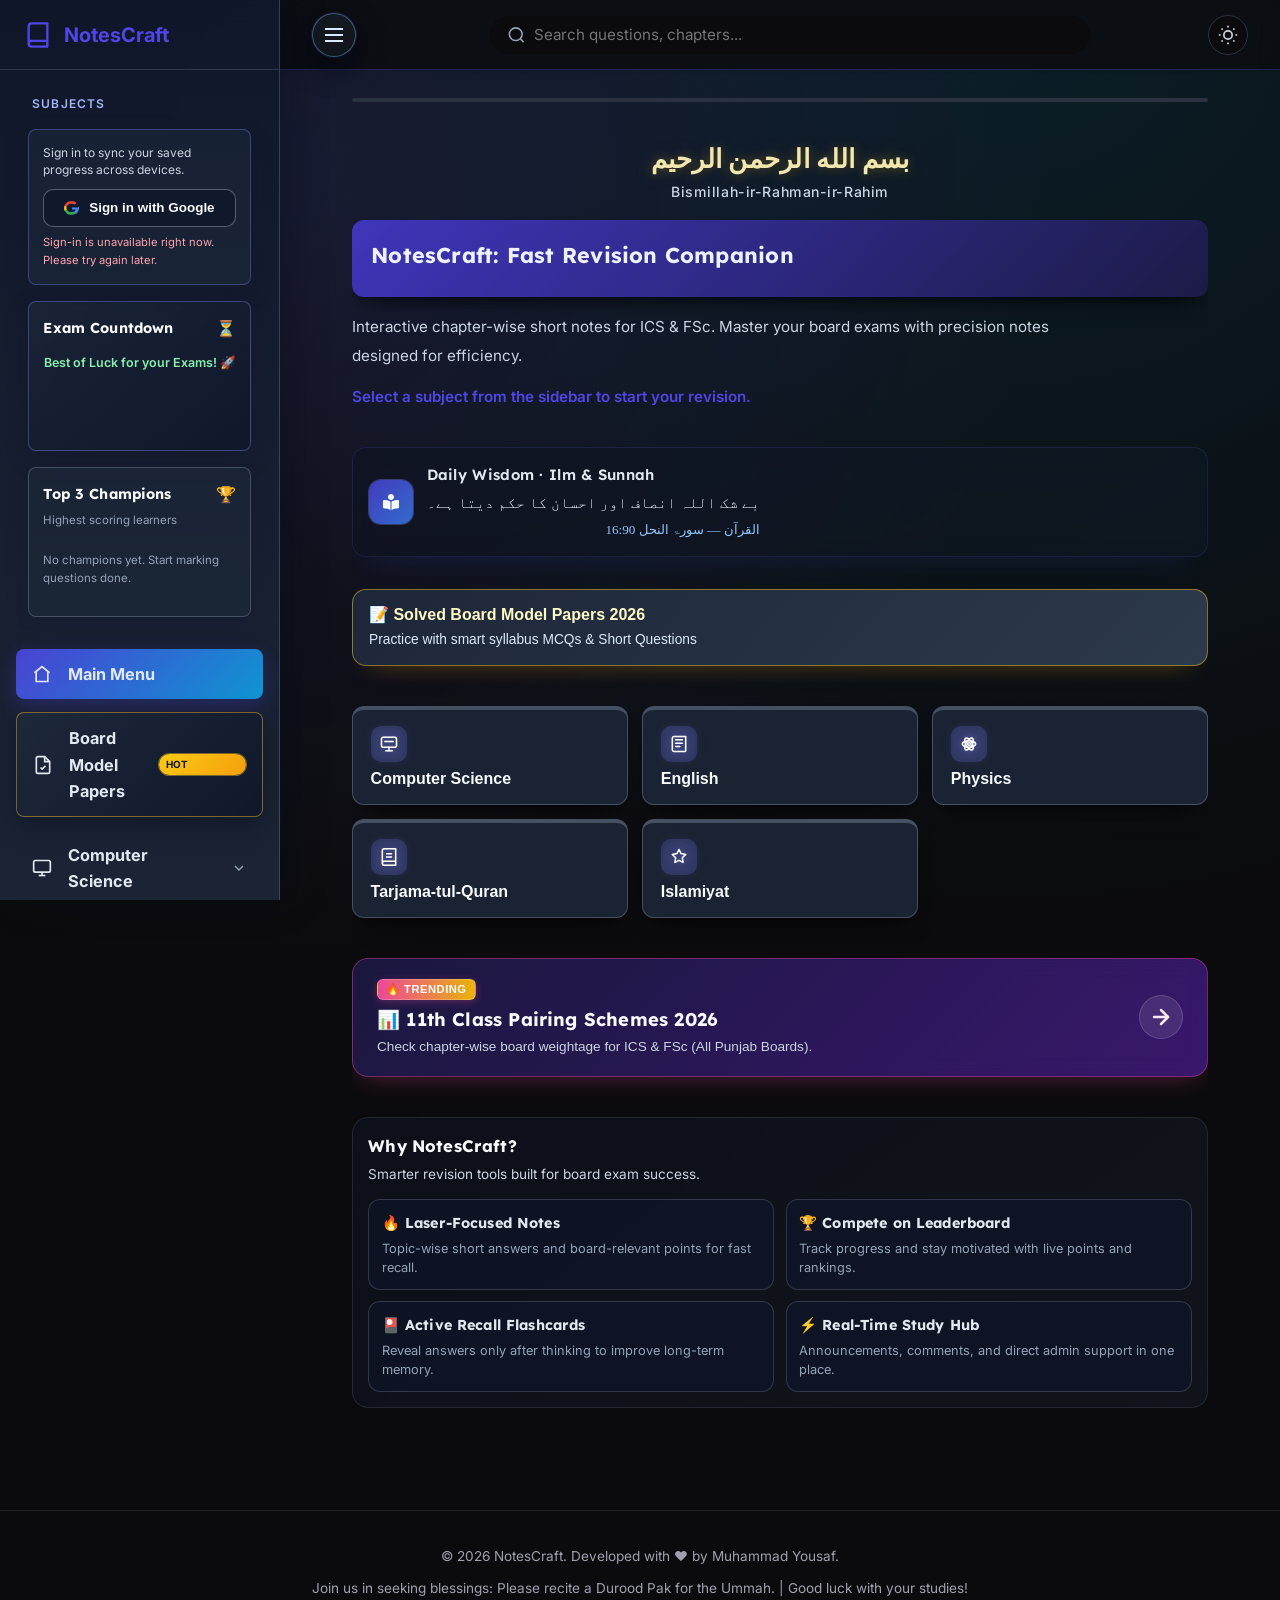
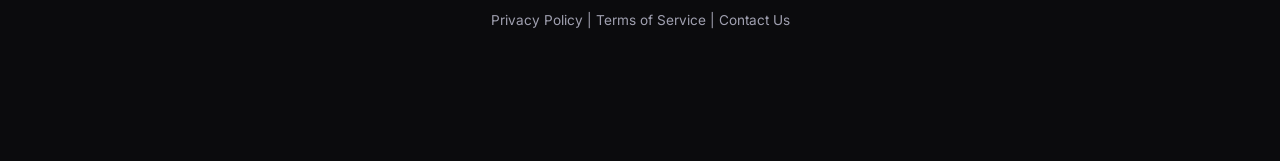
==== commit 8cf4b657: "tag" ====
--- a/index.html
+++ b/index.html
@@ -1,6 +1,14 @@
 <!DOCTYPE html>
 <html lang="en">
 <head>
+  <!-- Google tag (gtag.js) -->
+  <script async src="https://www.googletagmanager.com/gtag/js?id=G-Y400MPEC62"></script>
+  <script>
+    window.dataLayer = window.dataLayer || [];
+    function gtag(){dataLayer.push(arguments);}
+    gtag('js', new Date());
+    gtag('config', 'G-Y400MPEC62', { 'send_page_view': false }); // Disable automatic pageview to prevent duplicates
+  </script>
   <script>
     (function() {
       var redirect = sessionStorage.redirect;
@@ -1686,8 +1694,8 @@
 
 <script defer src="https://www.gstatic.com/firebasejs/10.12.5/firebase-app-compat.js"></script>
 <script defer src="https://www.gstatic.com/firebasejs/10.12.5/firebase-firestore-compat.js"></script>
-<script defer src="/content_data.js?v=1.0.30"></script>
-<script defer src="/script.js?v=1.0.37"></script>
+<script defer src="/content_data.js?v=1.0.5"></script>
+<script defer src="/script.js?v=1.0.7"></script>
 
 </body>
 </html>
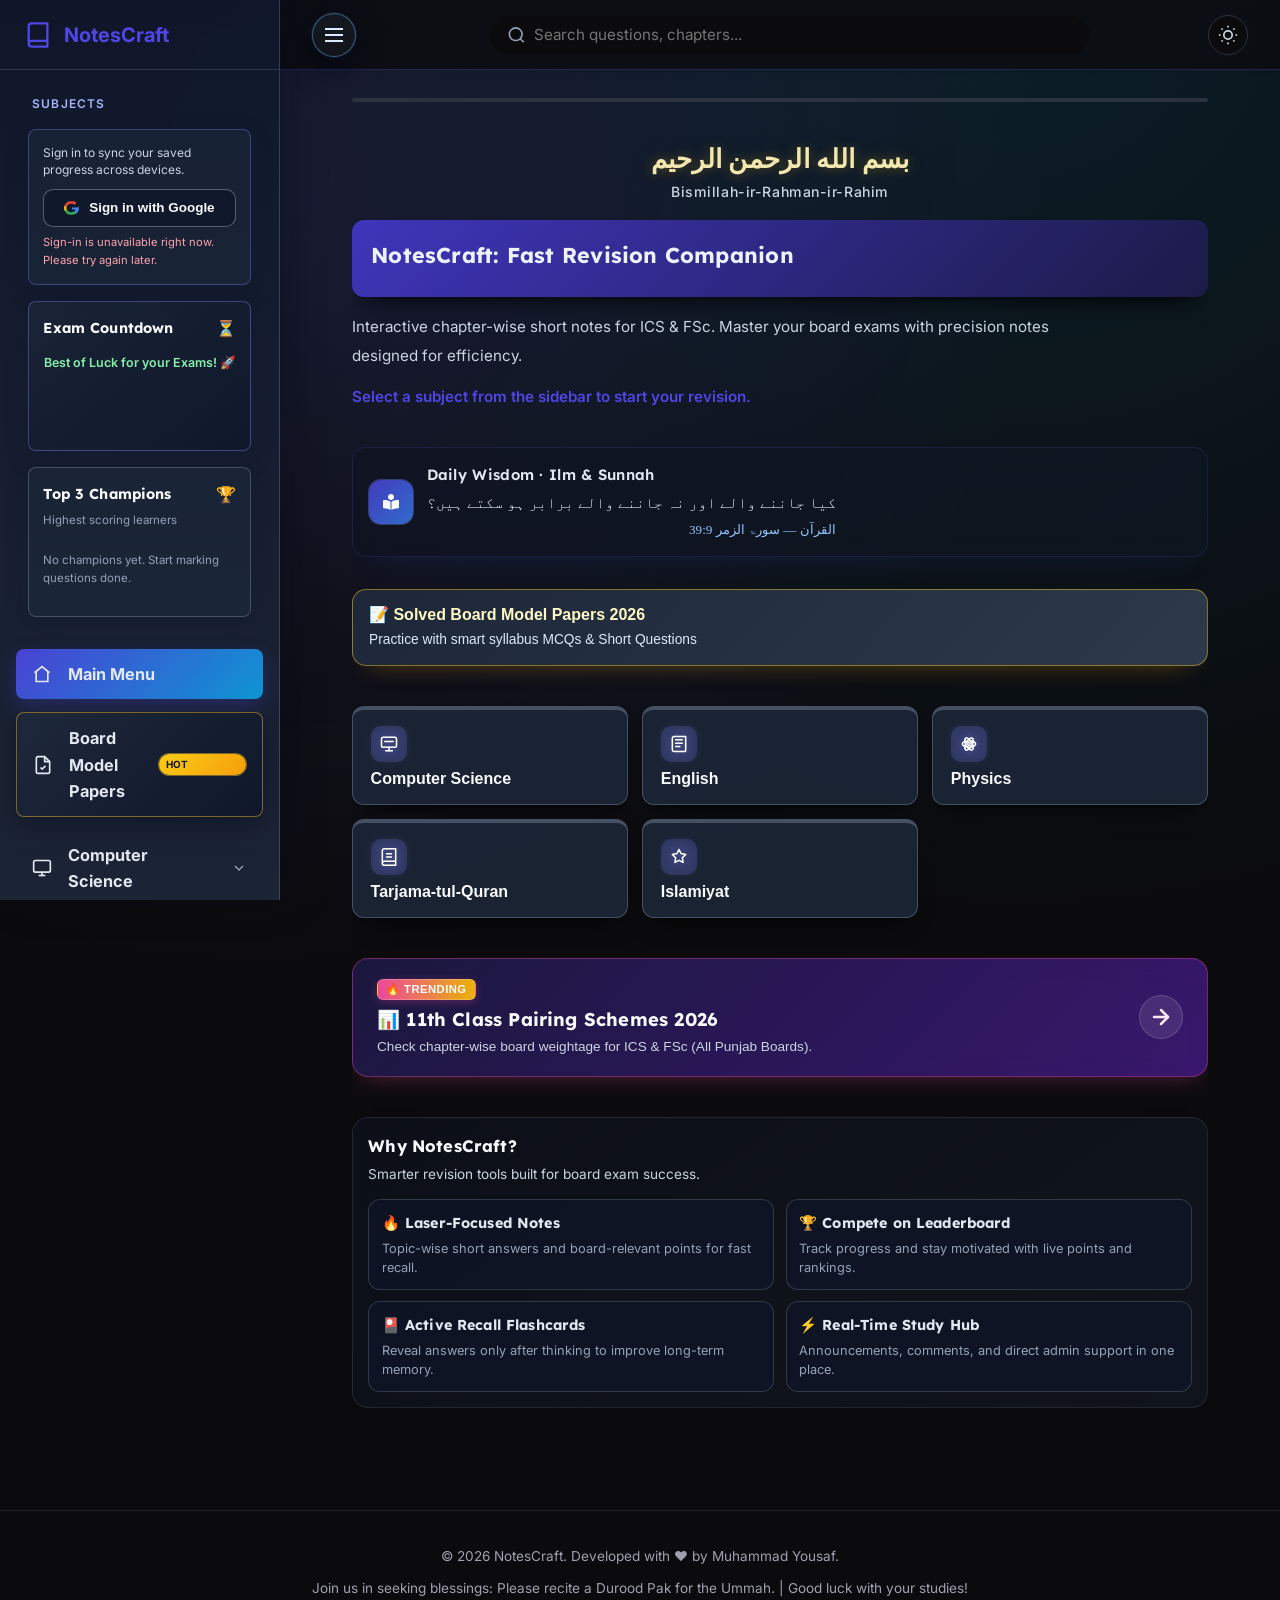
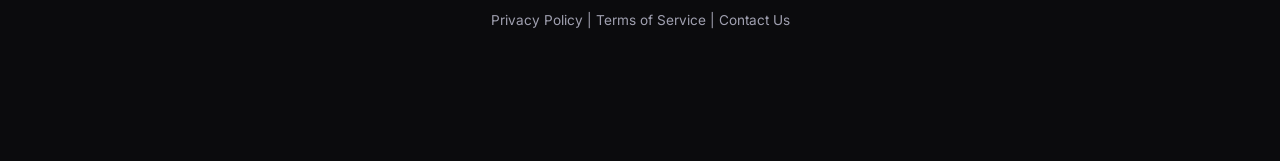
==== commit 2e1be262: "timer" ====
--- a/index.html
+++ b/index.html
@@ -1695,7 +1695,7 @@
 <script defer src="https://www.gstatic.com/firebasejs/10.12.5/firebase-app-compat.js"></script>
 <script defer src="https://www.gstatic.com/firebasejs/10.12.5/firebase-firestore-compat.js"></script>
 <script defer src="/content_data.js?v=1.0.5"></script>
-<script defer src="/script.js?v=1.0.7"></script>
+<script defer src="/script.js?v=1.0.8"></script>
 
 </body>
 </html>
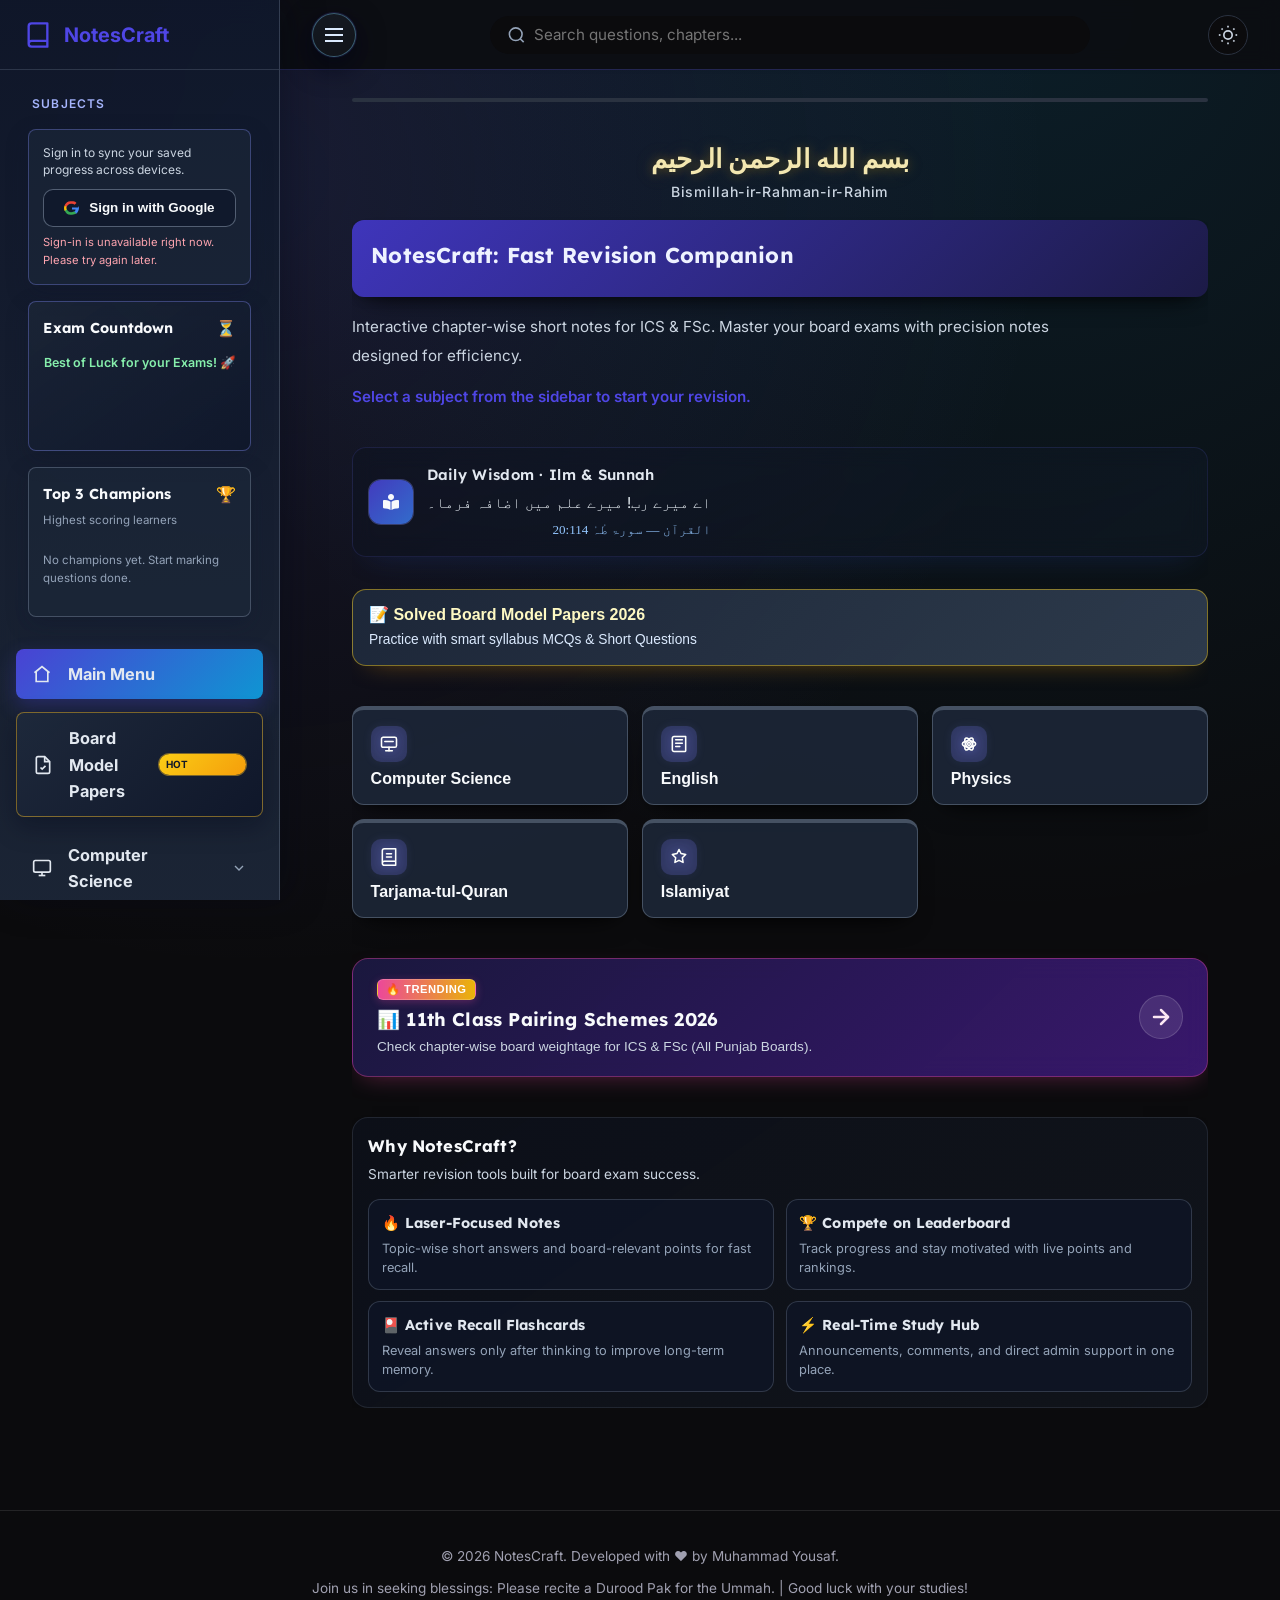
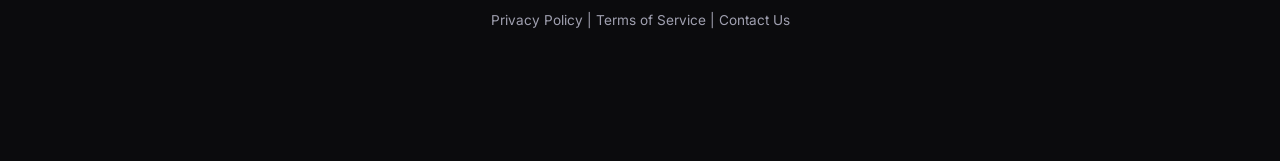
==== commit 4f83fde7: "22" ====
--- a/index.html
+++ b/index.html
@@ -1695,7 +1695,7 @@
 <script defer src="https://www.gstatic.com/firebasejs/10.12.5/firebase-app-compat.js"></script>
 <script defer src="https://www.gstatic.com/firebasejs/10.12.5/firebase-firestore-compat.js"></script>
 <script defer src="/content_data.js?v=1.0.5"></script>
-<script defer src="/script.js?v=1.0.8"></script>
+<script defer src="/script.js?v=1.0.9"></script>
 
 </body>
 </html>
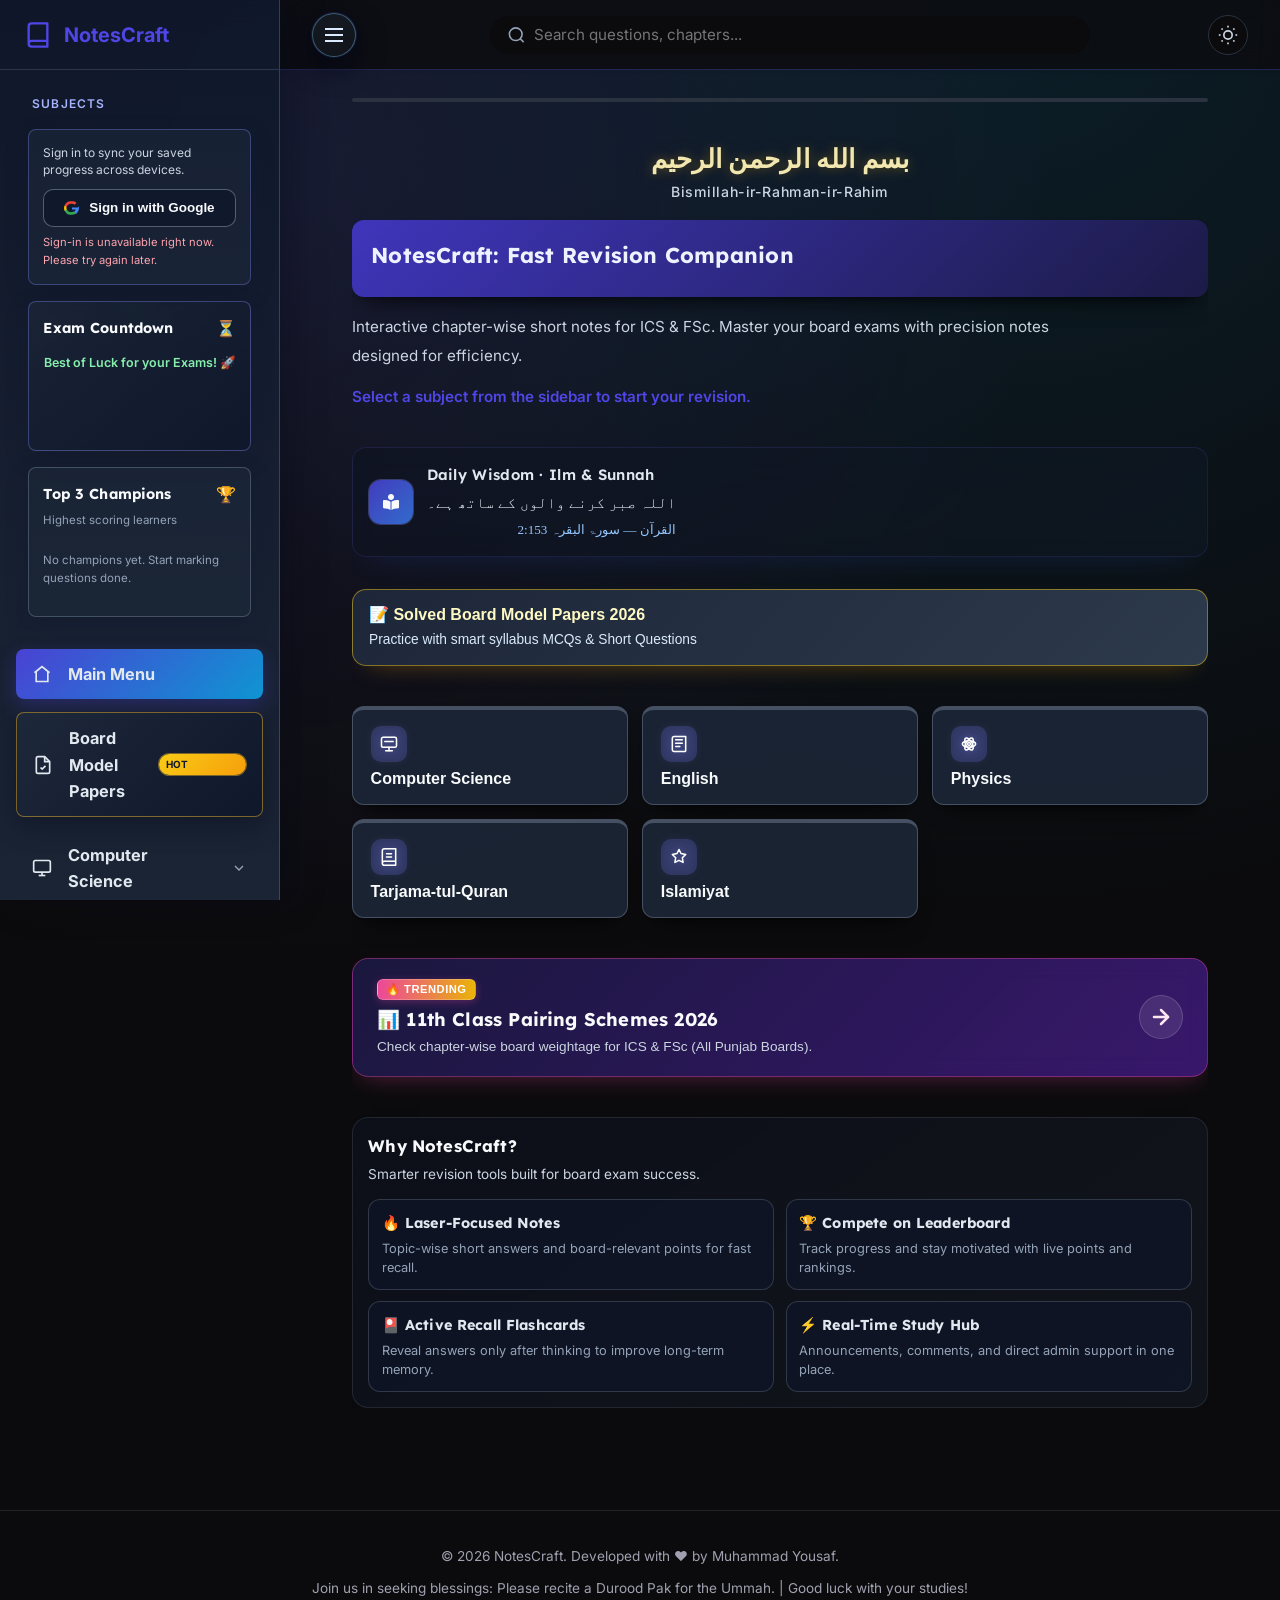
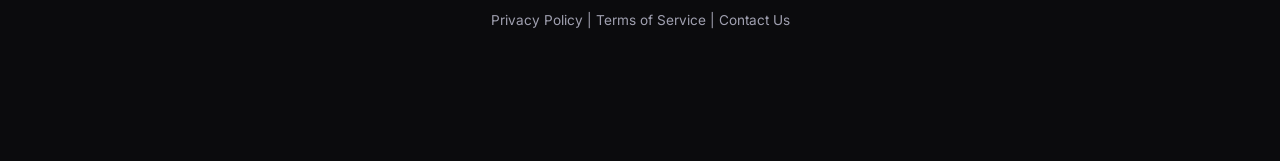
==== commit be2245ca: "time" ====
--- a/index.html
+++ b/index.html
@@ -99,13 +99,13 @@
   <script id="MathJax-script" async src="https://cdn.jsdelivr.net/npm/mathjax@3/es5/tex-mml-chtml.js"></script>
   <script src="https://cdnjs.cloudflare.com/ajax/libs/html2pdf.js/0.10.1/html2pdf.bundle.min.js" integrity="sha512-GsLlZN/3F2ErC5ifS5QtgpiJtWd43JWSuIgh7mbzZ8zBps+dvLusV+eNQATqgA/HdeKFVgA5v3S/cIrLF7QnIg==" crossorigin="anonymous" referrerpolicy="no-referrer"></script>
     <!-- Preload Critical Assets -->
-    <link rel="preload" href="/style.css?v=1.0.31" as="style">
+    <link rel="preload" href="/style.css?v=1.0.32" as="style">
     <link rel="preload" href="https://fonts.googleapis.com/css2?family=Inter:wght@400;500;600;700&family=Lexend:wght@500;600;700&family=Poppins:wght@300;400;500;600;700&display=swap" as="style">
     <!-- Premium Tech Fonts -->
     <link href="https://fonts.googleapis.com/css2?family=Inter:wght@400;500;600;700&family=Lexend:wght@500;600;700&family=Poppins:wght@300;400;500;600;700&display=swap" rel="stylesheet">
     <link rel="stylesheet" href="https://cdnjs.cloudflare.com/ajax/libs/font-awesome/6.5.2/css/all.min.css" media="print" onload="this.media='all'">
     <noscript><link rel="stylesheet" href="https://cdnjs.cloudflare.com/ajax/libs/font-awesome/6.5.2/css/all.min.css"></noscript>
-  <link rel="stylesheet" href="/style.css?v=1.0.31">
+  <link rel="stylesheet" href="/style.css?v=1.0.32">
 </head>
 <body class="dark-mode" style="background-color: #0b0b0d; color: #ffffff;">
 
@@ -1694,8 +1694,8 @@
 
 <script defer src="https://www.gstatic.com/firebasejs/10.12.5/firebase-app-compat.js"></script>
 <script defer src="https://www.gstatic.com/firebasejs/10.12.5/firebase-firestore-compat.js"></script>
-<script defer src="/content_data.js?v=1.0.5"></script>
-<script defer src="/script.js?v=1.0.9"></script>
+<script defer src="/content_data.js?v=1.0.6"></script>
+  <script defer src="/script.js?v=1.1.0"></script>
 
 </body>
 </html>
--- a/style.css
+++ b/style.css
@@ -131,6 +131,9 @@
 .badge.total { background: rgba(79, 70, 229, 0.1); color: var(--primary-color); border: 1px solid rgba(79, 70, 229, 0.2); }
 .badge.obj { background: rgba(16, 185, 129, 0.1); color: #10b981; border: 1px solid rgba(16, 185, 129, 0.2); }
 .badge.subj { background: rgba(245, 158, 11, 0.1); color: #f59e0b; border: 1px solid rgba(245, 158, 11, 0.2); }
+.badge.time-total { background: rgba(79, 70, 229, 0.05); color: var(--primary-color); border: 1px dashed rgba(79, 70, 229, 0.4); }
+.badge.time-obj { background: rgba(16, 185, 129, 0.05); color: #10b981; border: 1px dashed rgba(16, 185, 129, 0.4); }
+.badge.time-subj { background: rgba(245, 158, 11, 0.05); color: #f59e0b; border: 1px dashed rgba(245, 158, 11, 0.4); }
 
 .scheme-section {
   margin-bottom: 2rem;
--- a/style.css
+++ b/style.css
@@ -131,6 +131,9 @@
 .badge.total { background: rgba(79, 70, 229, 0.1); color: var(--primary-color); border: 1px solid rgba(79, 70, 229, 0.2); }
 .badge.obj { background: rgba(16, 185, 129, 0.1); color: #10b981; border: 1px solid rgba(16, 185, 129, 0.2); }
 .badge.subj { background: rgba(245, 158, 11, 0.1); color: #f59e0b; border: 1px solid rgba(245, 158, 11, 0.2); }
+.badge.time-total { background: rgba(79, 70, 229, 0.05); color: var(--primary-color); border: 1px dashed rgba(79, 70, 229, 0.4); }
+.badge.time-obj { background: rgba(16, 185, 129, 0.05); color: #10b981; border: 1px dashed rgba(16, 185, 129, 0.4); }
+.badge.time-subj { background: rgba(245, 158, 11, 0.05); color: #f59e0b; border: 1px dashed rgba(245, 158, 11, 0.4); }
 
 .scheme-section {
   margin-bottom: 2rem;
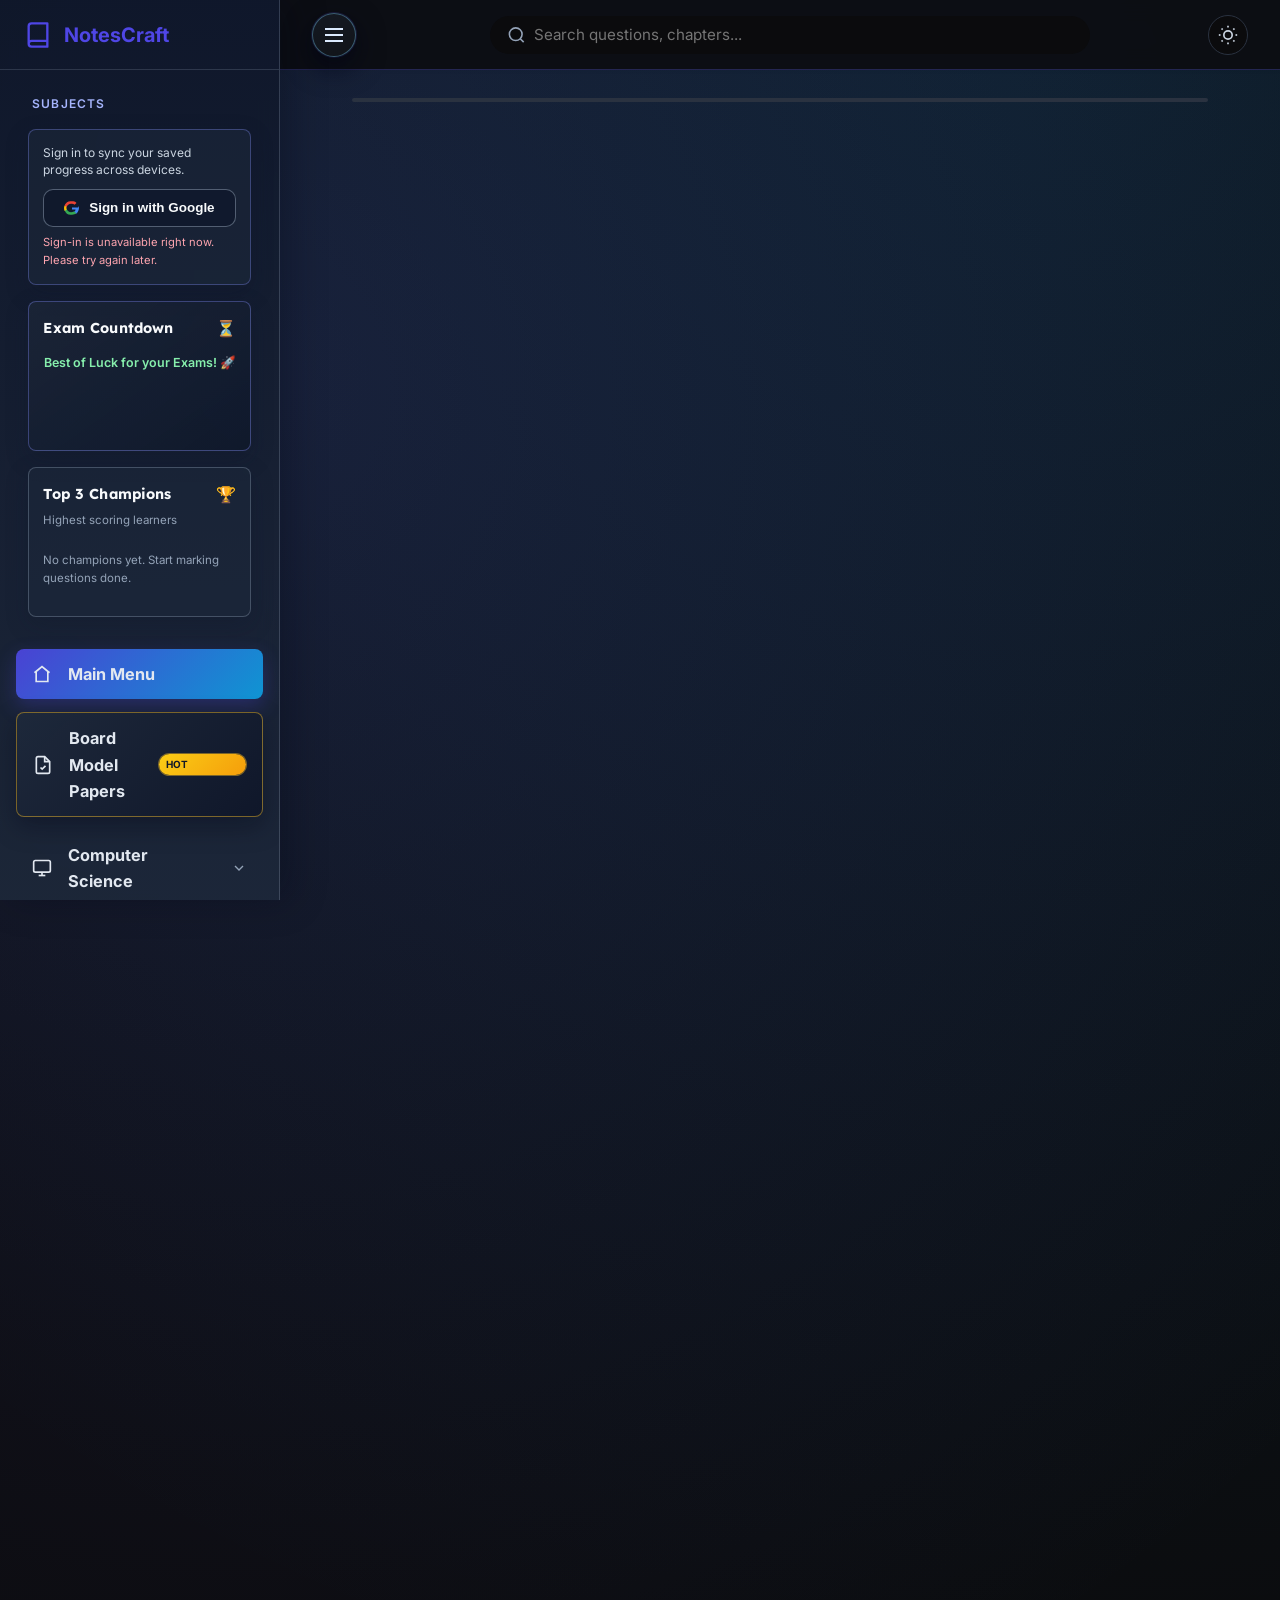
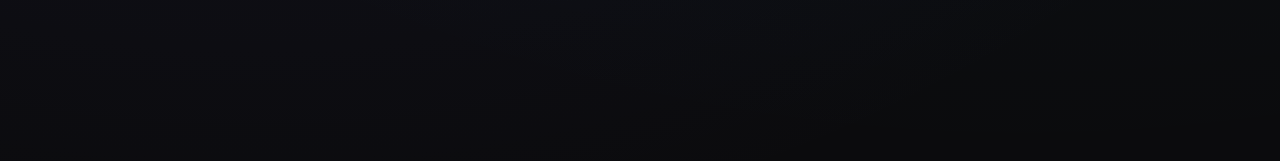
==== commit eca60d2a: "text" ====
--- a/index.html
+++ b/index.html
@@ -99,13 +99,13 @@
   <script id="MathJax-script" async src="https://cdn.jsdelivr.net/npm/mathjax@3/es5/tex-mml-chtml.js"></script>
   <script src="https://cdnjs.cloudflare.com/ajax/libs/html2pdf.js/0.10.1/html2pdf.bundle.min.js" integrity="sha512-GsLlZN/3F2ErC5ifS5QtgpiJtWd43JWSuIgh7mbzZ8zBps+dvLusV+eNQATqgA/HdeKFVgA5v3S/cIrLF7QnIg==" crossorigin="anonymous" referrerpolicy="no-referrer"></script>
     <!-- Preload Critical Assets -->
-    <link rel="preload" href="/style.css?v=1.0.32" as="style">
+    <link rel="preload" href="/style.css?v=1.0.33" as="style">
     <link rel="preload" href="https://fonts.googleapis.com/css2?family=Inter:wght@400;500;600;700&family=Lexend:wght@500;600;700&family=Poppins:wght@300;400;500;600;700&display=swap" as="style">
     <!-- Premium Tech Fonts -->
     <link href="https://fonts.googleapis.com/css2?family=Inter:wght@400;500;600;700&family=Lexend:wght@500;600;700&family=Poppins:wght@300;400;500;600;700&display=swap" rel="stylesheet">
     <link rel="stylesheet" href="https://cdnjs.cloudflare.com/ajax/libs/font-awesome/6.5.2/css/all.min.css" media="print" onload="this.media='all'">
     <noscript><link rel="stylesheet" href="https://cdnjs.cloudflare.com/ajax/libs/font-awesome/6.5.2/css/all.min.css"></noscript>
-  <link rel="stylesheet" href="/style.css?v=1.0.32">
+  <link rel="stylesheet" href="/style.css?v=1.0.33">
 </head>
 <body class="dark-mode" style="background-color: #0b0b0d; color: #ffffff;">
 
--- a/style.css
+++ b/style.css
@@ -2114,7 +2114,7 @@
 .extra-badge {
     font-size: 0.9rem;
     font-weight: 600;
-    color: var(--text-muted);
+    color: var(--text-primary);
     text-transform: uppercase;
     letter-spacing: 0.05em;
     min-width: max-content;
@@ -2124,7 +2124,7 @@
 
 .extra-text {
     font-size: 0.95rem;
-    color: var(--text-secondary);
+    color: var(--text-primary);
     line-height: 1.6;
 }
 
--- a/style.css
+++ b/style.css
@@ -2114,7 +2114,7 @@
 .extra-badge {
     font-size: 0.9rem;
     font-weight: 600;
-    color: var(--text-muted);
+    color: var(--text-primary);
     text-transform: uppercase;
     letter-spacing: 0.05em;
     min-width: max-content;
@@ -2124,7 +2124,7 @@
 
 .extra-text {
     font-size: 0.95rem;
-    color: var(--text-secondary);
+    color: var(--text-primary);
     line-height: 1.6;
 }
 
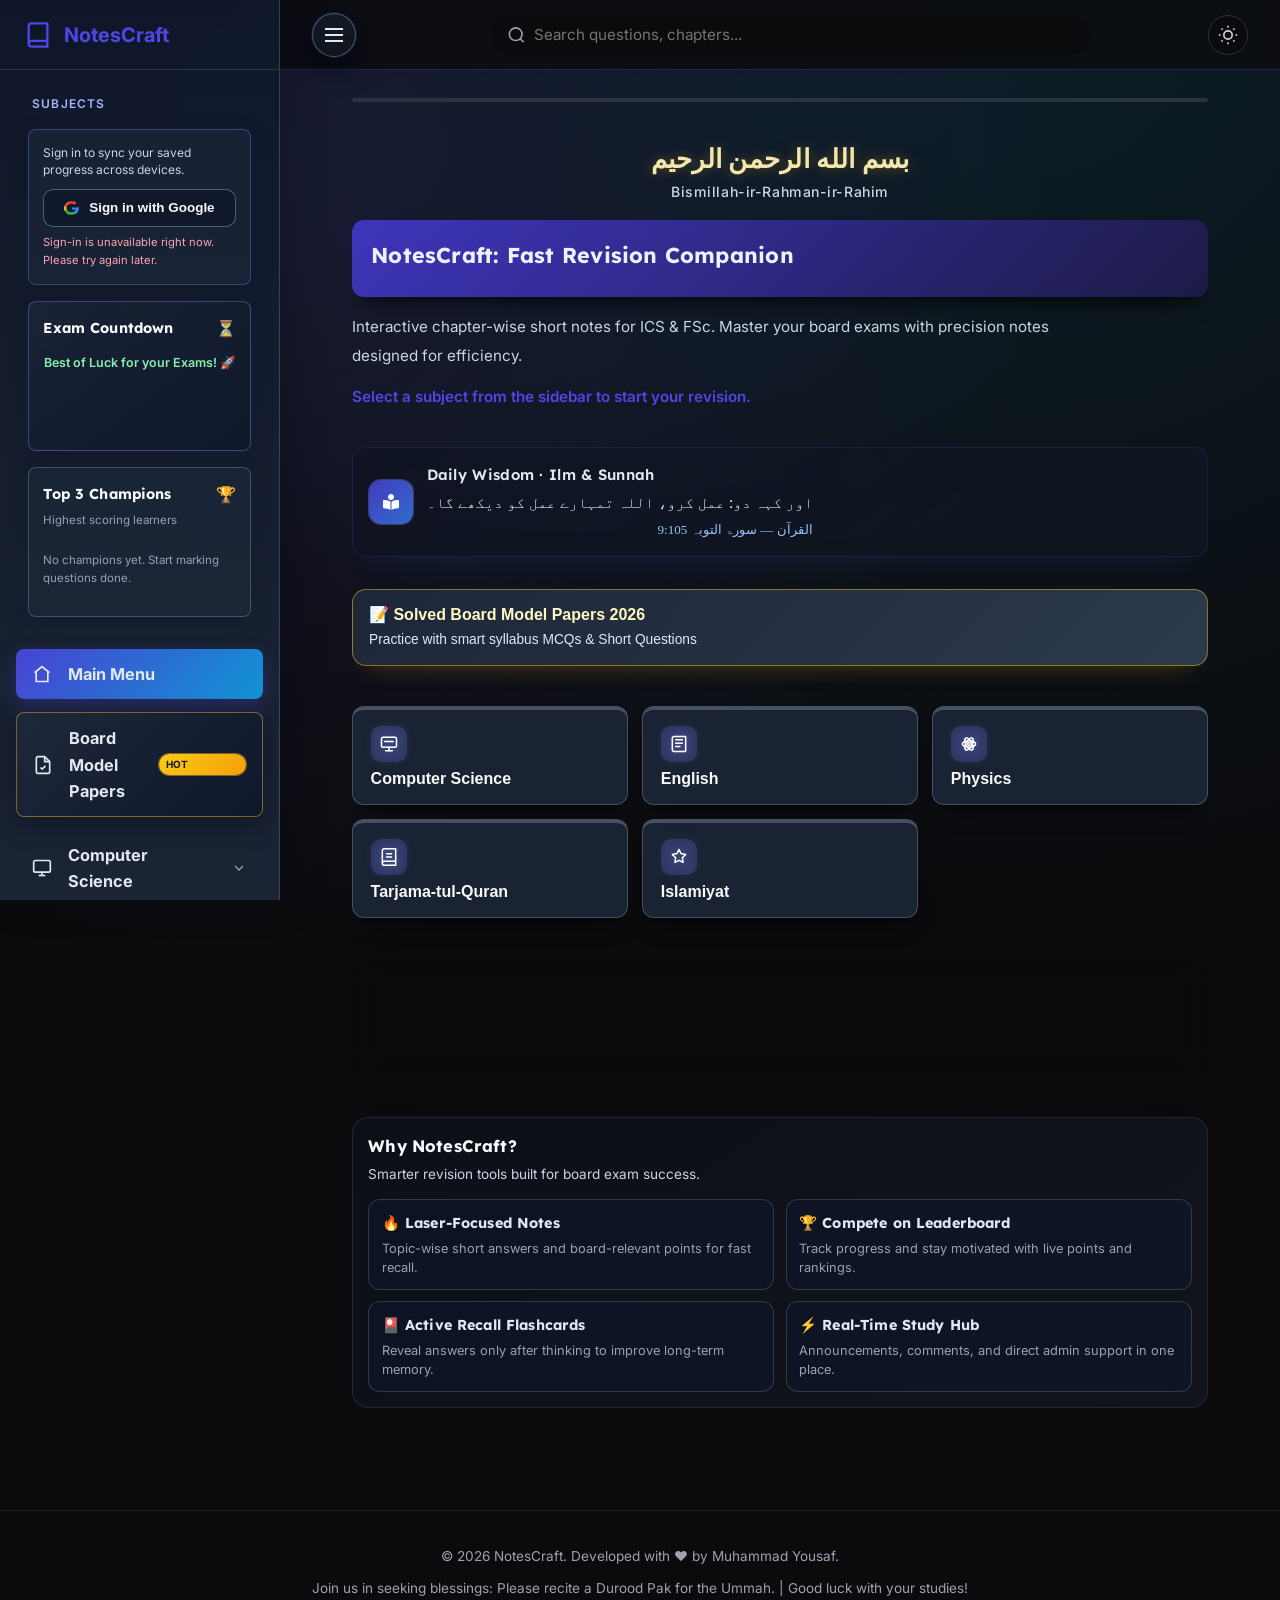
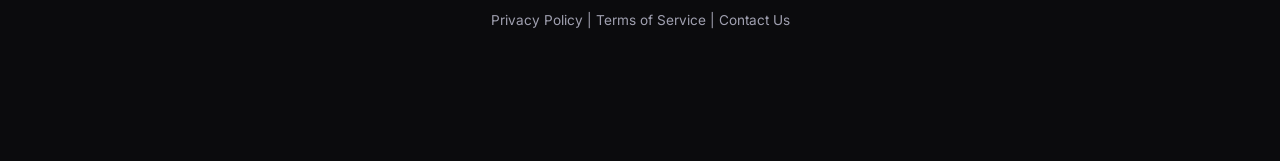
==== commit d3185d8b: "text" ====
--- a/index.html
+++ b/index.html
@@ -99,13 +99,13 @@
   <script id="MathJax-script" async src="https://cdn.jsdelivr.net/npm/mathjax@3/es5/tex-mml-chtml.js"></script>
   <script src="https://cdnjs.cloudflare.com/ajax/libs/html2pdf.js/0.10.1/html2pdf.bundle.min.js" integrity="sha512-GsLlZN/3F2ErC5ifS5QtgpiJtWd43JWSuIgh7mbzZ8zBps+dvLusV+eNQATqgA/HdeKFVgA5v3S/cIrLF7QnIg==" crossorigin="anonymous" referrerpolicy="no-referrer"></script>
     <!-- Preload Critical Assets -->
-    <link rel="preload" href="/style.css?v=1.0.33" as="style">
+    <link rel="preload" href="/style.css?v=1.0.34" as="style">
     <link rel="preload" href="https://fonts.googleapis.com/css2?family=Inter:wght@400;500;600;700&family=Lexend:wght@500;600;700&family=Poppins:wght@300;400;500;600;700&display=swap" as="style">
     <!-- Premium Tech Fonts -->
     <link href="https://fonts.googleapis.com/css2?family=Inter:wght@400;500;600;700&family=Lexend:wght@500;600;700&family=Poppins:wght@300;400;500;600;700&display=swap" rel="stylesheet">
     <link rel="stylesheet" href="https://cdnjs.cloudflare.com/ajax/libs/font-awesome/6.5.2/css/all.min.css" media="print" onload="this.media='all'">
     <noscript><link rel="stylesheet" href="https://cdnjs.cloudflare.com/ajax/libs/font-awesome/6.5.2/css/all.min.css"></noscript>
-  <link rel="stylesheet" href="/style.css?v=1.0.33">
+  <link rel="stylesheet" href="/style.css?v=1.0.34">
 </head>
 <body class="dark-mode" style="background-color: #0b0b0d; color: #ffffff;">
 
--- a/style.css
+++ b/style.css
@@ -2112,20 +2112,18 @@
 
 
 .extra-badge {
-    font-size: 0.9rem;
+    font-size: 1.05rem;
     font-weight: 600;
+    color: var(--text-muted);
+    min-width: max-content;
+}
+
+
+
+.extra-text {
+    font-size: 1.05rem;
     color: var(--text-primary);
-    text-transform: uppercase;
-    letter-spacing: 0.05em;
-    min-width: max-content;
-}
-
-
-
-.extra-text {
-    font-size: 0.95rem;
-    color: var(--text-primary);
-    line-height: 1.6;
+    line-height: 1.7;
 }
 
 .card-meta-actions {
--- a/style.css
+++ b/style.css
@@ -2112,20 +2112,18 @@
 
 
 .extra-badge {
-    font-size: 0.9rem;
+    font-size: 1.05rem;
     font-weight: 600;
+    color: var(--text-muted);
+    min-width: max-content;
+}
+
+
+
+.extra-text {
+    font-size: 1.05rem;
     color: var(--text-primary);
-    text-transform: uppercase;
-    letter-spacing: 0.05em;
-    min-width: max-content;
-}
-
-
-
-.extra-text {
-    font-size: 0.95rem;
-    color: var(--text-primary);
-    line-height: 1.6;
+    line-height: 1.7;
 }
 
 .card-meta-actions {
